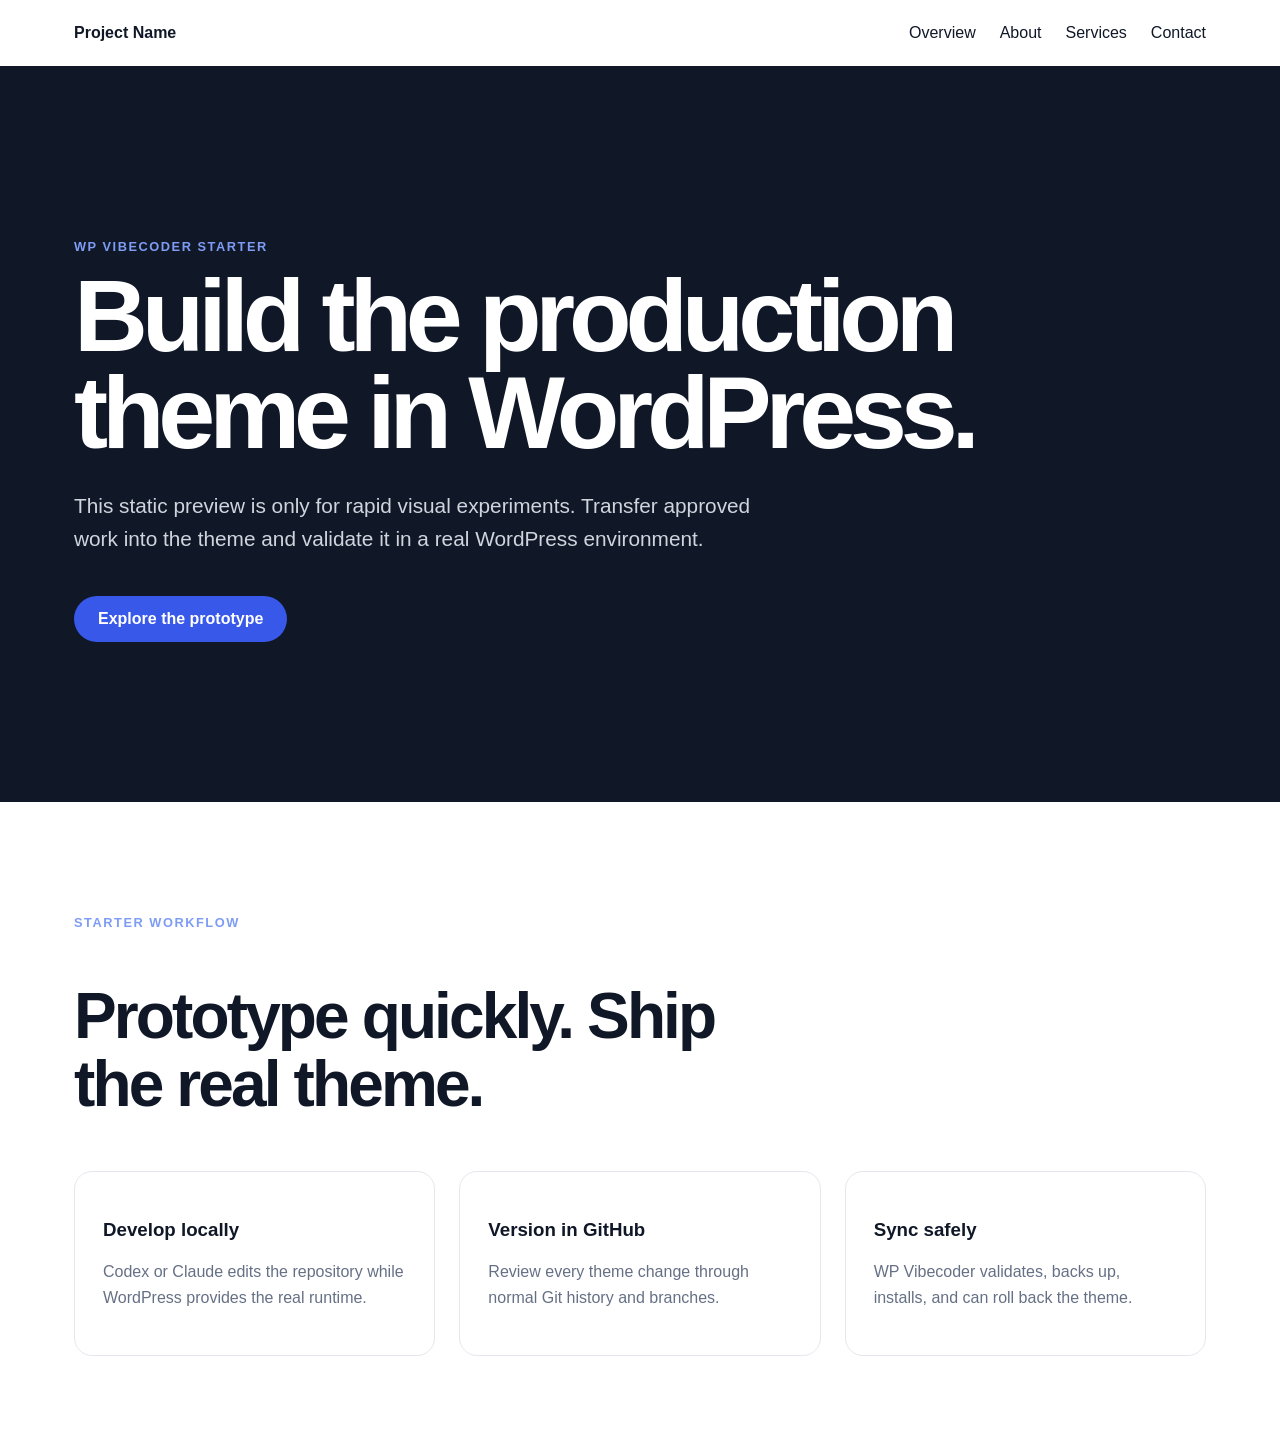
==== preview/index.html @ 8b36b1fb "Add files via upload" ====
<!doctype html>
<html lang="en">
<head>
	<meta charset="utf-8">
	<meta name="viewport" content="width=device-width, initial-scale=1">
	<title>WP Vibecoder Starter Preview</title>
	<link rel="stylesheet" href="assets/preview.css">
</head>
<body>
	<header class="preview-header">
		<a href="#">Project Name</a>
		<nav aria-label="Primary navigation">
			<a href="#">Overview</a>
			<a href="#">About</a>
			<a href="#">Services</a>
			<a href="#">Contact</a>
		</nav>
	</header>

	<main>
		<section class="preview-hero">
			<p class="eyebrow">WP Vibecoder Starter</p>
			<h1>Build the production theme in WordPress.</h1>
			<p>This static preview is only for rapid visual experiments. Transfer approved work into the theme and validate it in a real WordPress environment.</p>
			<a class="button" href="#content">Explore the prototype</a>
		</section>

		<section class="preview-content" id="content">
			<p class="eyebrow">Starter workflow</p>
			<h2>Prototype quickly. Ship the real theme.</h2>
			<div class="cards">
				<article>
					<h3>Develop locally</h3>
					<p>Codex or Claude edits the repository while WordPress provides the real runtime.</p>
				</article>
				<article>
					<h3>Version in GitHub</h3>
					<p>Review every theme change through normal Git history and branches.</p>
				</article>
				<article>
					<h3>Sync safely</h3>
					<p>WP Vibecoder validates, backs up, installs, and can roll back the theme.</p>
				</article>
			</div>
		</section>
	</main>

	<script src="assets/preview.js"></script>
</body>
</html>
---- preview/assets/preview.css ----
:root {
	--ink: #101828;
	--muted: #667085;
	--accent: #3858e9;
	--line: #e4e7ec;
}

* {
	box-sizing: border-box;
}

html {
	scroll-behavior: smooth;
}

body {
	color: var(--ink);
	font-family: -apple-system, BlinkMacSystemFont, "Segoe UI", sans-serif;
	margin: 0;
}

.preview-header {
	align-items: center;
	display: flex;
	justify-content: space-between;
	margin: auto;
	max-width: 1180px;
	padding: 24px;
}

.preview-header > a {
	color: var(--ink);
	font-weight: 800;
	text-decoration: none;
}

.preview-header nav {
	display: flex;
	gap: 24px;
}

.preview-header nav a {
	color: var(--ink);
	text-decoration: none;
}

.preview-hero {
	background: var(--ink);
	color: #fff;
	padding: clamp(72px, 13vw, 160px) max(24px, calc((100vw - 1132px) / 2));
}

.preview-hero h1 {
	font-size: clamp(3rem, 8vw, 6.5rem);
	letter-spacing: -0.06em;
	line-height: 0.95;
	margin: 12px 0 28px;
	max-width: 1000px;
}

.preview-hero > p:not(.eyebrow) {
	color: #d0d5dd;
	font-size: 1.3rem;
	line-height: 1.6;
	max-width: 700px;
}

.eyebrow {
	color: #7f9cf5;
	font-size: 0.8rem;
	font-weight: 800;
	letter-spacing: 0.12em;
	text-transform: uppercase;
}

.button {
	background: var(--accent);
	border-radius: 999px;
	color: #fff;
	display: inline-block;
	font-weight: 700;
	margin-top: 20px;
	padding: 14px 24px;
	text-decoration: none;
}

.preview-content {
	margin: auto;
	max-width: 1180px;
	padding: 100px 24px;
}

.preview-content h2 {
	font-size: clamp(2.25rem, 5vw, 4rem);
	letter-spacing: -0.045em;
	line-height: 1.05;
	max-width: 720px;
}

.cards {
	display: grid;
	gap: 24px;
	grid-template-columns: repeat(3, 1fr);
	margin-top: 52px;
}

.cards article {
	border: 1px solid var(--line);
	border-radius: 18px;
	padding: 28px;
}

.cards p {
	color: var(--muted);
	line-height: 1.6;
}

@media (max-width: 720px) {
	.preview-header {
		align-items: flex-start;
		flex-direction: column;
		gap: 18px;
	}

	.preview-header nav {
		flex-wrap: wrap;
	}

	.cards {
		grid-template-columns: 1fr;
	}
}
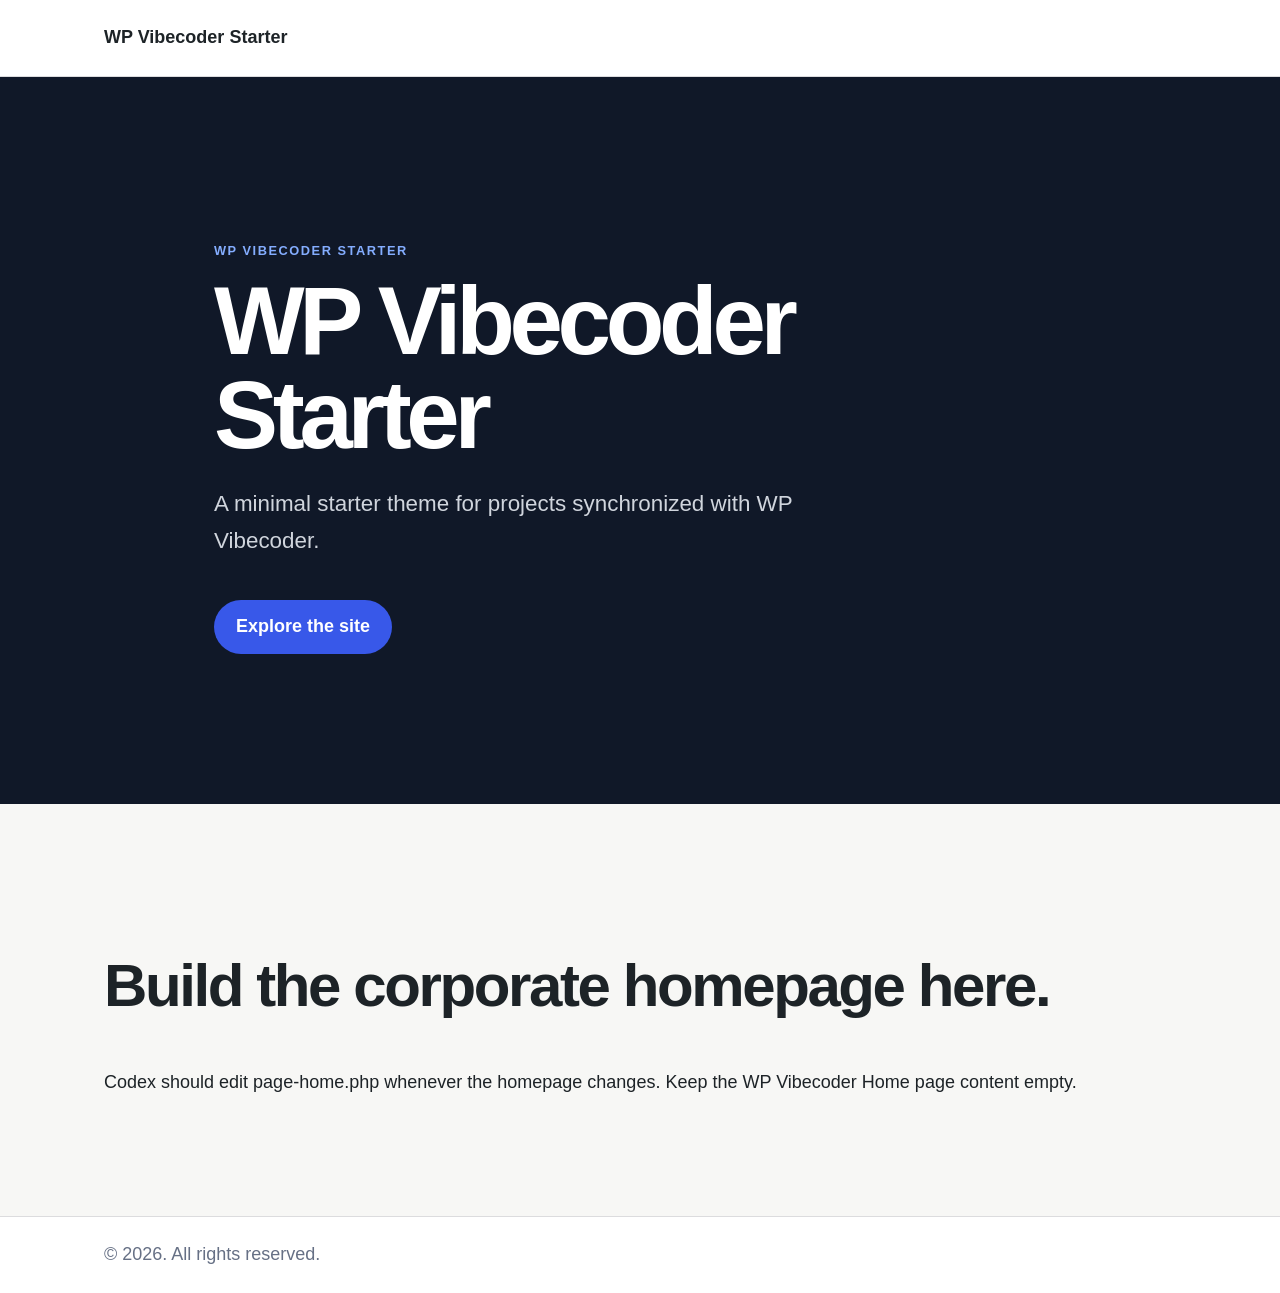
==== commit e6247a1c: "Refactor Homepage Managent Now home will create a separate page/slug." ====
--- a/preview/index.html
+++ b/preview/index.html
@@ -7,43 +7,33 @@
 	<link rel="stylesheet" href="assets/preview.css">
 </head>
 <body>
-	<header class="preview-header">
-		<a href="#">Project Name</a>
-		<nav aria-label="Primary navigation">
-			<a href="#">Overview</a>
-			<a href="#">About</a>
-			<a href="#">Services</a>
-			<a href="#">Contact</a>
-		</nav>
+	<header class="site-header">
+		<div class="site-container site-header__inner">
+			<a class="site-title" href="#">WP Vibecoder Starter</a>
+		</div>
 	</header>
 
-	<main>
-		<section class="preview-hero">
-			<p class="eyebrow">WP Vibecoder Starter</p>
-			<h1>Build the production theme in WordPress.</h1>
-			<p>This static preview is only for rapid visual experiments. Transfer approved work into the theme and validate it in a real WordPress environment.</p>
-			<a class="button" href="#content">Explore the prototype</a>
+	<main id="primary" class="site-main">
+		<section class="hero">
+			<div class="site-container hero__inner">
+				<p class="eyebrow">WP Vibecoder Starter</p>
+				<h1>WP Vibecoder Starter</h1>
+				<p>A minimal starter theme for projects synchronized with WP Vibecoder.</p>
+				<a class="button-link" href="#landing-content">Explore the site</a>
+			</div>
 		</section>
 
-		<section class="preview-content" id="content">
-			<p class="eyebrow">Starter workflow</p>
-			<h2>Prototype quickly. Ship the real theme.</h2>
-			<div class="cards">
-				<article>
-					<h3>Develop locally</h3>
-					<p>Codex or Claude edits the repository while WordPress provides the real runtime.</p>
-				</article>
-				<article>
-					<h3>Version in GitHub</h3>
-					<p>Review every theme change through normal Git history and branches.</p>
-				</article>
-				<article>
-					<h3>Sync safely</h3>
-					<p>WP Vibecoder validates, backs up, installs, and can roll back the theme.</p>
-				</article>
-			</div>
+		<section id="landing-content" class="site-container content-section">
+			<h2>Build the corporate homepage here.</h2>
+			<p>Codex should edit page-home.php whenever the homepage changes. Keep the WP Vibecoder Home page content empty.</p>
 		</section>
 	</main>
+
+	<footer class="site-footer">
+		<div class="site-container site-footer__inner">
+			<p>&copy; 2026. All rights reserved.</p>
+		</div>
+	</footer>
 
 	<script src="assets/preview.js"></script>
 </body>
--- a/preview/assets/preview.css
+++ b/preview/assets/preview.css
@@ -1,11 +1,16 @@
 :root {
-	--ink: #101828;
+	--background: #f7f7f5;
+	--surface: #ffffff;
+	--text: #1d2327;
 	--muted: #667085;
 	--accent: #3858e9;
-	--line: #e4e7ec;
+	--border: #dcdcde;
+	--content-width: 1120px;
 }
 
-* {
+*,
+*::before,
+*::after {
 	box-sizing: border-box;
 }
 
@@ -14,120 +19,101 @@
 }
 
 body {
-	color: var(--ink);
+	background: var(--background);
+	color: var(--text);
 	font-family: -apple-system, BlinkMacSystemFont, "Segoe UI", sans-serif;
+	font-size: 18px;
+	line-height: 1.65;
 	margin: 0;
 }
 
-.preview-header {
+a {
+	color: var(--accent);
+}
+
+.site-container {
+	margin-inline: auto;
+	max-width: var(--content-width);
+	padding-inline: 24px;
+	width: 100%;
+}
+
+.site-header,
+.site-footer {
+	background: var(--surface);
+}
+
+.site-header {
+	border-bottom: 1px solid var(--border);
+}
+
+.site-footer {
+	border-top: 1px solid var(--border);
+	color: var(--muted);
+}
+
+.site-header__inner,
+.site-footer__inner {
 	align-items: center;
 	display: flex;
 	justify-content: space-between;
-	margin: auto;
-	max-width: 1180px;
-	padding: 24px;
+	min-height: 76px;
 }
 
-.preview-header > a {
-	color: var(--ink);
-	font-weight: 800;
+.site-title {
+	color: var(--text);
+	font-weight: 700;
 	text-decoration: none;
 }
 
-.preview-header nav {
-	display: flex;
-	gap: 24px;
+.hero {
+	background: #101828;
+	color: #fff;
+	padding-block: clamp(72px, 12vw, 150px);
 }
 
-.preview-header nav a {
-	color: var(--ink);
-	text-decoration: none;
+.hero__inner {
+	max-width: 900px;
 }
 
-.preview-hero {
-	background: var(--ink);
-	color: #fff;
-	padding: clamp(72px, 13vw, 160px) max(24px, calc((100vw - 1132px) / 2));
+.hero h1 {
+	font-size: clamp(2.75rem, 8vw, 6rem);
+	letter-spacing: -0.055em;
+	line-height: 0.98;
+	margin: 0 0 24px;
 }
 
-.preview-hero h1 {
-	font-size: clamp(3rem, 8vw, 6.5rem);
-	letter-spacing: -0.06em;
-	line-height: 0.95;
-	margin: 12px 0 28px;
-	max-width: 1000px;
-}
-
-.preview-hero > p:not(.eyebrow) {
+.hero p:not(.eyebrow) {
 	color: #d0d5dd;
-	font-size: 1.3rem;
-	line-height: 1.6;
-	max-width: 700px;
+	font-size: clamp(1.15rem, 2vw, 1.4rem);
+	max-width: 680px;
 }
 
 .eyebrow {
-	color: #7f9cf5;
+	color: #84adff;
 	font-size: 0.8rem;
-	font-weight: 800;
+	font-weight: 700;
 	letter-spacing: 0.12em;
 	text-transform: uppercase;
 }
 
-.button {
+.button-link {
 	background: var(--accent);
 	border-radius: 999px;
 	color: #fff;
 	display: inline-block;
 	font-weight: 700;
-	margin-top: 20px;
-	padding: 14px 24px;
+	margin-top: 18px;
+	padding: 12px 22px;
 	text-decoration: none;
 }
 
-.preview-content {
-	margin: auto;
-	max-width: 1180px;
-	padding: 100px 24px;
+.content-section {
+	padding-block: clamp(48px, 8vw, 100px);
 }
 
-.preview-content h2 {
-	font-size: clamp(2.25rem, 5vw, 4rem);
-	letter-spacing: -0.045em;
-	line-height: 1.05;
-	max-width: 720px;
+.content-section h2 {
+	font-size: clamp(2rem, 5vw, 3.75rem);
+	letter-spacing: -0.04em;
+	line-height: 1.08;
 }
-
-.cards {
-	display: grid;
-	gap: 24px;
-	grid-template-columns: repeat(3, 1fr);
-	margin-top: 52px;
-}
-
-.cards article {
-	border: 1px solid var(--line);
-	border-radius: 18px;
-	padding: 28px;
-}
-
-.cards p {
-	color: var(--muted);
-	line-height: 1.6;
-}
-
-@media (max-width: 720px) {
-	.preview-header {
-		align-items: flex-start;
-		flex-direction: column;
-		gap: 18px;
-	}
-
-	.preview-header nav {
-		flex-wrap: wrap;
-	}
-
-	.cards {
-		grid-template-columns: 1fr;
-	}
-}
-
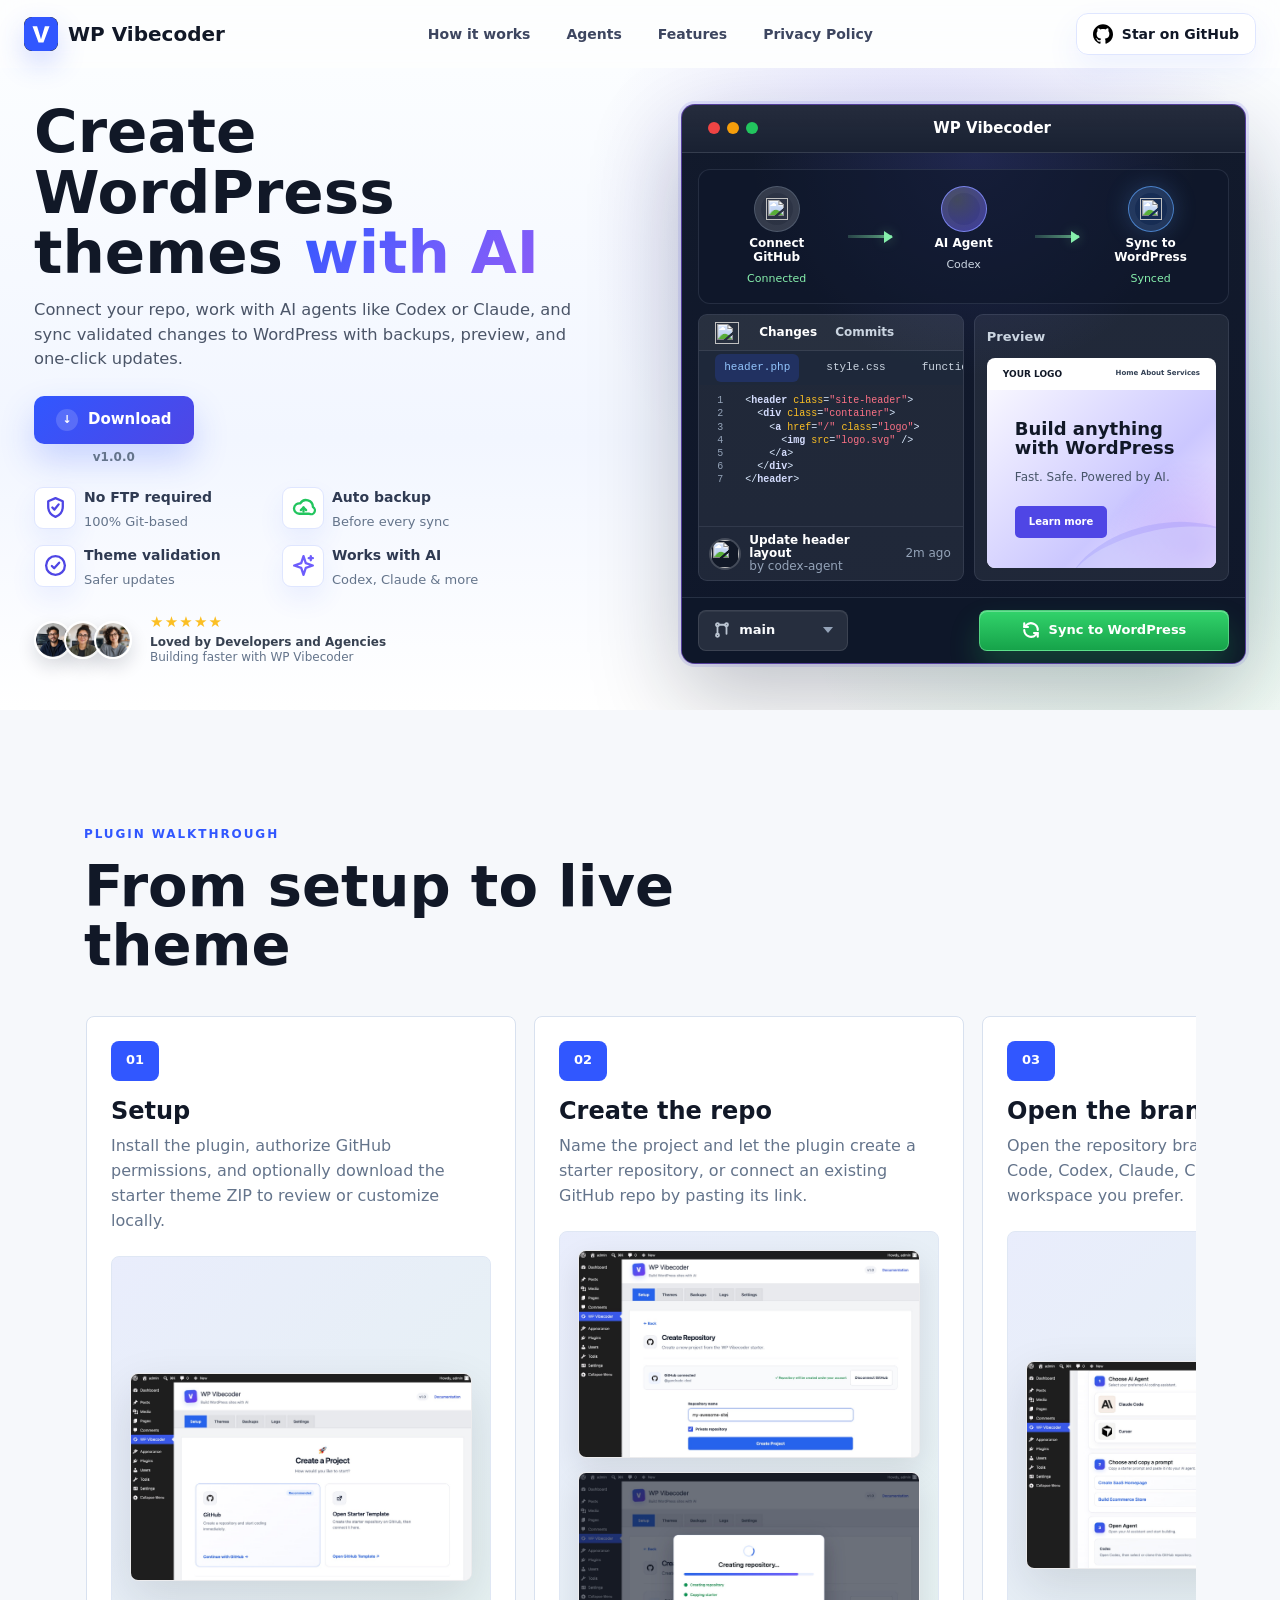
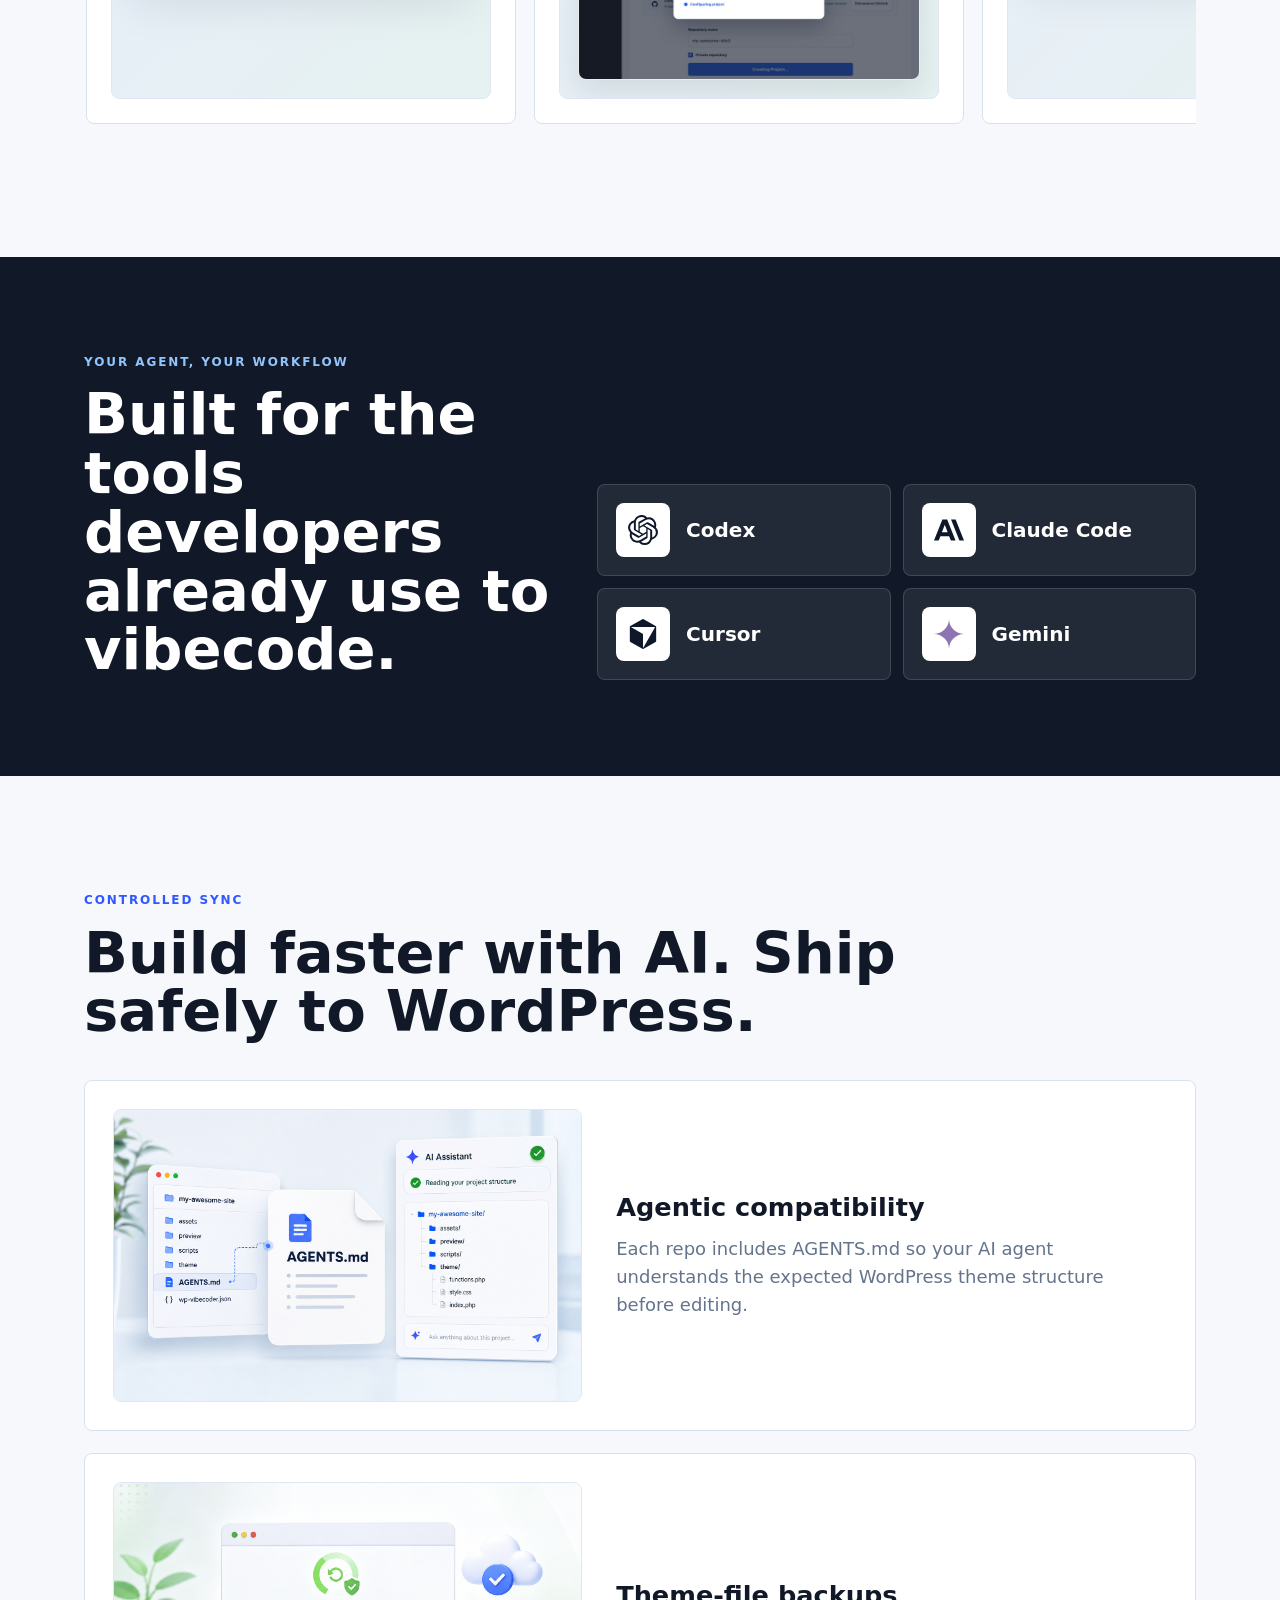
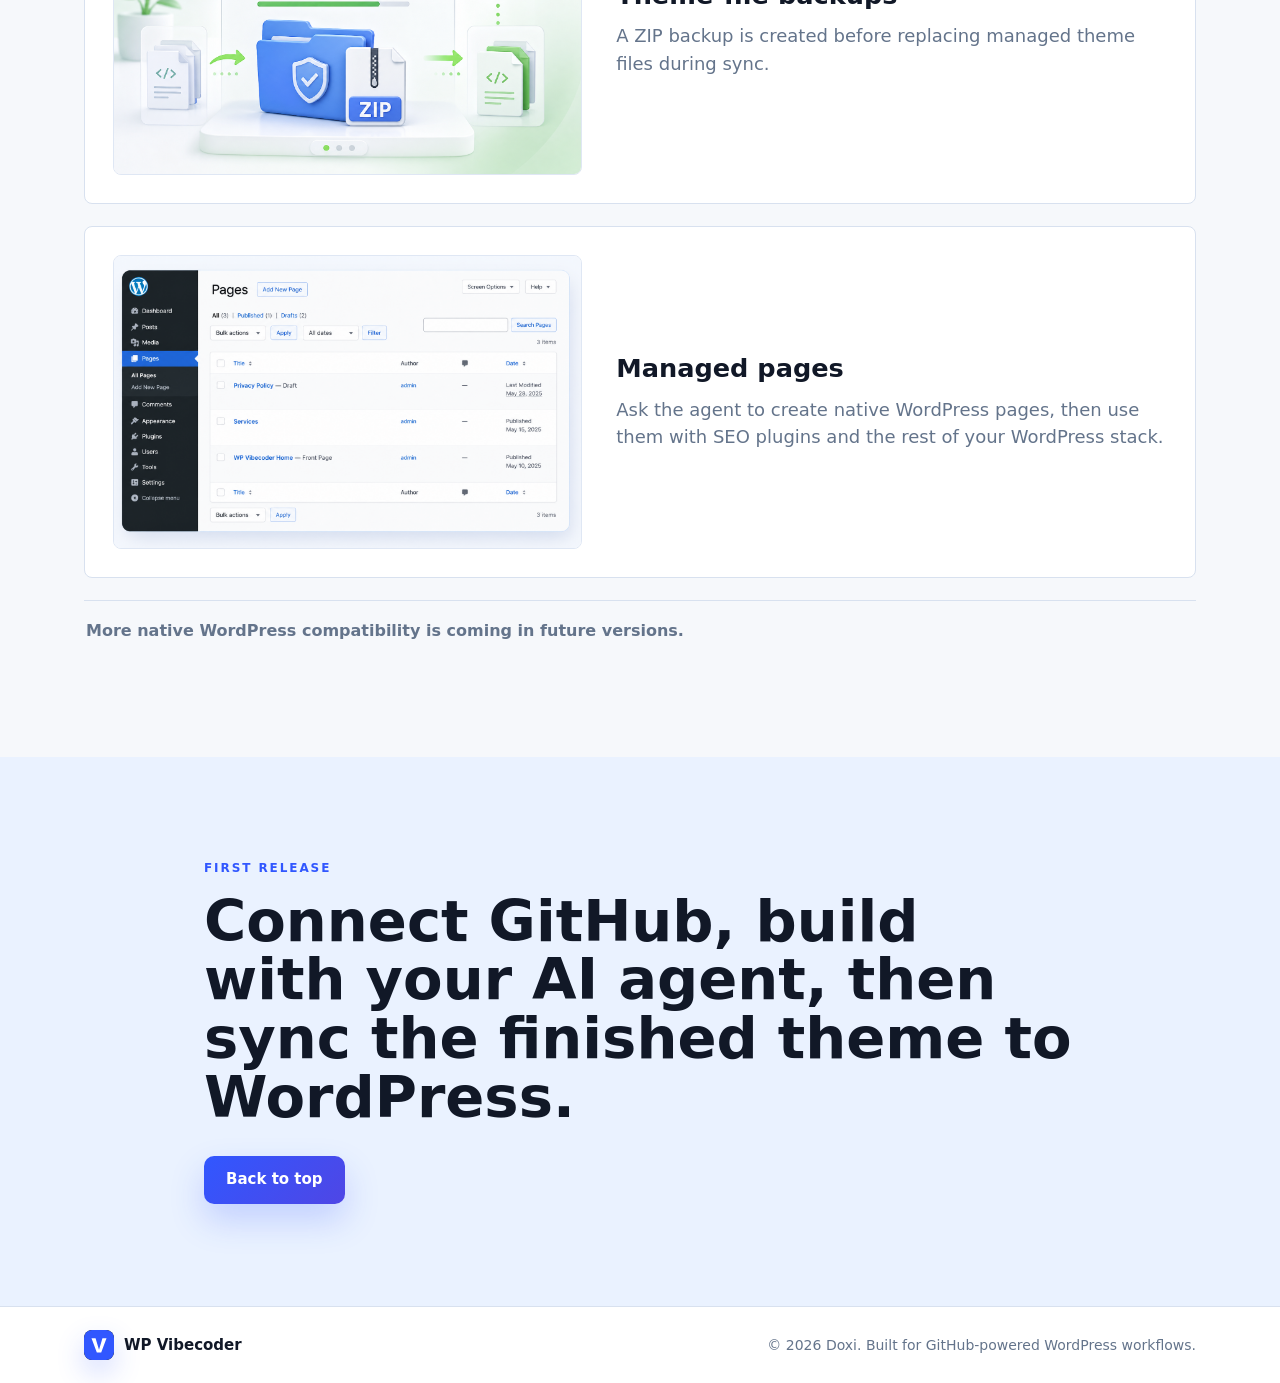
==== commit 02be6bdf: "Added Github CTA" ====
--- a/preview/index.html
+++ b/preview/index.html
@@ -3,38 +3,358 @@
 <head>
 	<meta charset="utf-8">
 	<meta name="viewport" content="width=device-width, initial-scale=1">
-	<title>WP Vibecoder Starter Preview</title>
+	<title>WP Vibecoder | Create WordPress Themes with AI</title>
+	<meta name="description" content="Create WordPress websites, themes, and templates with AI agents like Codex and Claude, then sync validated GitHub changes to WordPress.">
+	<meta name="keywords" content="create wordpress websites with AI, create wordpress themes with AI, create wordpress templates with AI, AI WordPress builder, WordPress AI theme generator, AI website builder for WordPress, vibecode WordPress, GitHub WordPress deployment, WordPress theme sync, WordPress templates with GitHub">
+	<meta name="robots" content="index, follow, max-image-preview:large">
+	<meta name="application-name" content="WP Vibecoder">
+	<meta name="apple-mobile-web-app-title" content="WP Vibecoder">
+	<meta name="theme-color" content="#3157ff">
+	<link rel="icon" href="../theme/assets/images/favicon.svg" type="image/svg+xml">
+	<link rel="icon" href="../theme/assets/images/favicon-32x32.png" sizes="32x32" type="image/png">
+	<link rel="apple-touch-icon" href="../theme/assets/images/apple-touch-icon.png" sizes="180x180">
+	<link rel="canonical" href="https://wpvibecoder.com/">
+	<meta property="og:locale" content="en_US">
+	<meta property="og:type" content="website">
+	<meta property="og:site_name" content="WP Vibecoder">
+	<meta property="og:title" content="WP Vibecoder | Create WordPress Themes with AI">
+	<meta property="og:description" content="Create WordPress websites, themes, and templates with AI agents like Codex and Claude, then sync validated GitHub changes to WordPress.">
+	<meta property="og:url" content="https://wpvibecoder.com/">
+	<meta property="og:image" content="https://wpvibecoder.com/theme/screenshot.png">
+	<meta property="og:image:width" content="1200">
+	<meta property="og:image:height" content="900">
+	<meta property="og:image:alt" content="WP Vibecoder product website preview.">
+	<meta name="twitter:card" content="summary_large_image">
+	<meta name="twitter:title" content="WP Vibecoder | Create WordPress Themes with AI">
+	<meta name="twitter:description" content="Create WordPress websites, themes, and templates with AI agents like Codex and Claude, then sync validated GitHub changes to WordPress.">
+	<meta name="twitter:image" content="https://wpvibecoder.com/theme/screenshot.png">
+	<meta name="twitter:image:alt" content="WP Vibecoder product website preview.">
+	<script type="application/ld+json">{"@context":"https://schema.org","@type":"SoftwareApplication","name":"WP Vibecoder","applicationCategory":"DeveloperApplication","operatingSystem":"WordPress","description":"Create WordPress websites, themes, and templates with AI agents like Codex and Claude, then sync validated GitHub changes to WordPress.","url":"https://wpvibecoder.com/","image":"https://wpvibecoder.com/theme/screenshot.png","creator":{"@type":"Organization","name":"Doxi Tech Agency","url":"https://www.doxi.la/en"},"offers":{"@type":"Offer","price":"0","priceCurrency":"USD"},"keywords":"create wordpress websites with AI, create wordpress themes with AI, create wordpress templates with AI, AI WordPress builder, WordPress AI theme generator, AI website builder for WordPress, vibecode WordPress, GitHub WordPress deployment, WordPress theme sync, WordPress templates with GitHub"}</script>
+	<!-- Google tag (gtag.js) -->
+	<script async src="https://www.googletagmanager.com/gtag/js?id=G-K1JDZ8TXS1"></script>
+	<script>
+		window.dataLayer = window.dataLayer || [];
+		function gtag(){dataLayer.push(arguments);}
+		gtag('js', new Date());
+
+		gtag('config', 'G-K1JDZ8TXS1');
+	</script>
+	<link rel="stylesheet" href="../theme/assets/vendor/glightbox/glightbox.min.css">
 	<link rel="stylesheet" href="assets/preview.css">
 </head>
 <body>
 	<header class="site-header">
 		<div class="site-container site-header__inner">
-			<a class="site-title" href="#">WP Vibecoder Starter</a>
+			<a class="site-brand" href="/" aria-label="WP Vibecoder home">
+				<img src="../theme/assets/images/vibecoder-mark.svg" alt="" width="34" height="34">
+				<span>WP Vibecoder</span>
+			</a>
+			<button class="menu-toggle" type="button" aria-controls="primary-menu" aria-expanded="false" aria-label="Open menu">
+				<span></span>
+				<span></span>
+				<span></span>
+			</button>
+			<nav id="primary-menu" class="site-nav" aria-label="Primary navigation">
+				<a href="#workflow">How it works</a>
+				<a href="#agents">Agents</a>
+				<a href="#safety">Features</a>
+				<a href="privacy-policy.html">Privacy Policy</a>
+			</nav>
+			<a class="site-github-link" href="https://github.com/GonzaloAndrade/wp-vibecoder-starter" target="_blank" rel="noopener noreferrer">
+				<img src="../theme/assets/images/agents/github.svg" alt="" width="20" height="20">
+				<span>Star on GitHub</span>
+			</a>
 		</div>
 	</header>
 
 	<main id="primary" class="site-main">
-		<section class="hero">
-			<div class="site-container hero__inner">
-				<p class="eyebrow">WP Vibecoder Starter</p>
-				<h1>WP Vibecoder Starter</h1>
-				<p>A minimal starter theme for projects synchronized with WP Vibecoder.</p>
-				<a class="button-link" href="#landing-content">Explore the site</a>
-			</div>
-		</section>
-
-		<section id="landing-content" class="site-container content-section">
-			<h2>Build the corporate homepage here.</h2>
-			<p>Codex should edit page-home.php whenever the homepage changes. Keep the WP Vibecoder Home page content empty.</p>
+		<section class="hero" id="top">
+			<div class="site-container hero__grid">
+				<div class="hero__copy">
+					<h1>Create WordPress themes <span>with AI</span></h1>
+					<p class="hero__lead">Connect your repo, work with AI agents like Codex or Claude, and sync validated changes to WordPress with backups, preview, and one-click updates.</p>
+					<div class="hero__actions" aria-label="Primary actions">
+						<div class="download-cta">
+							<a class="button-link button-link--primary" href="../../vibecoder-theme-sync-v1.0.zip" download><span aria-hidden="true">↓</span> Download</a>
+							<em>v1.0.0</em>
+						</div>
+					</div>
+					<ul class="hero__proof" aria-label="Product highlights">
+						<li><strong>No FTP required</strong><span>100% Git-based</span></li>
+						<li><strong>Auto backup</strong><span>Before every sync</span></li>
+						<li><strong>Theme validation</strong><span>Safer updates</span></li>
+						<li><strong>Works with AI</strong><span>Codex, Claude &amp; more</span></li>
+					</ul>
+					<div class="hero__social-proof" aria-label="Early access note">
+						<div class="avatar-stack">
+							<img src="assets/images/developer-1.png" alt="Developer using WP Vibecoder">
+							<img src="assets/images/developer-2.png" alt="Developer using WP Vibecoder">
+							<img src="assets/images/developer-3.png" alt="Developer using WP Vibecoder">
+						</div>
+						<p><em aria-hidden="true">★★★★★</em><strong>Loved by Developers and Agencies</strong><span>Building faster with WP Vibecoder</span></p>
+					</div>
+				</div>
+				<div class="product-visual" aria-label="WP Vibecoder workflow preview">
+					<div class="product-visual__bar">
+						<span></span>
+						<span></span>
+						<span></span>
+						<strong>WP Vibecoder</strong>
+					</div>
+					<div class="product-visual__body">
+						<div class="visual-pipeline" aria-hidden="true">
+							<div class="pipeline-step is-connected">
+								<span><img src="https://cdn.simpleicons.org/github/ffffff" alt=""></span>
+								<strong>Connect GitHub</strong>
+								<small>Connected</small>
+							</div>
+							<div class="pipeline-arrow"></div>
+							<div class="pipeline-step is-agent">
+								<span class="codex-logo" aria-hidden="true"></span>
+								<strong>AI Agent</strong>
+								<small>Codex</small>
+							</div>
+							<div class="pipeline-arrow"></div>
+							<div class="pipeline-step is-wp">
+								<span><img src="https://cdn.simpleicons.org/wordpress/ffffff" alt=""></span>
+								<strong>Sync to WordPress</strong>
+								<small>Synced</small>
+							</div>
+						</div>
+						<div class="visual-dashboard">
+							<div class="visual-code-card">
+								<div class="visual-card-tabs">
+									<span class="visual-vscode-badge"><img src="https://cdn.jsdelivr.net/gh/devicons/devicon/icons/vscode/vscode-original.svg" alt=""></span>
+									<span>Changes</span>
+									<span>Commits</span>
+								</div>
+								<div class="visual-file-tabs">
+									<span>header.php</span>
+									<span>style.css</span>
+									<span>functions.php</span>
+								</div>
+								<pre><code><span><em>1</em>  &lt;<b>header</b> <i>class</i>=<mark>"site-header"</mark>&gt;</span>
+<span><em>2</em>    &lt;<b>div</b> <i>class</i>=<mark>"container"</mark>&gt;</span>
+<span><em>3</em>      &lt;<b>a</b> <i>href</i>=<mark>"/"</mark> <i>class</i>=<mark>"logo"</mark>&gt;</span>
+<span><em>4</em>        &lt;<b>img</b> <i>src</i>=<mark>"logo.svg"</mark> /&gt;</span>
+<span><em>5</em>      &lt;/<b>a</b>&gt;</span>
+<span><em>6</em>    &lt;/<b>div</b>&gt;</span>
+<span><em>7</em>  &lt;/<b>header</b>&gt;</span></code></pre>
+								<div class="visual-commit-row">
+									<img class="visual-avatar" src="https://images.unsplash.com/photo-1472099645785-5658abf4ff4e?auto=format&amp;fit=crop&amp;w=80&amp;h=80&amp;q=80" alt="">
+									<div>
+										<strong>Update header layout</strong>
+										<small>by codex-agent</small>
+									</div>
+									<em>2m ago</em>
+								</div>
+							</div>
+							<div class="visual-preview-card">
+								<strong>Preview</strong>
+								<div class="mini-browser">
+									<div class="mini-browser__nav">
+										<span>Your logo</span>
+										<em>Home About Services</em>
+									</div>
+									<div class="mini-browser__hero">
+										<h3>Build anything with WordPress</h3>
+										<p>Fast. Safe. Powered by AI.</p>
+										<span>Learn more</span>
+									</div>
+								</div>
+							</div>
+						</div>
+					</div>
+					<div class="product-visual__footer">
+						<span class="branch-pill">main</span>
+						<span class="sync-pill">Sync to WordPress</span>
+					</div>
+				</div>
+			</div>
+		</section>
+
+		<section id="workflow" class="site-container section-block">
+			<div class="section-heading">
+				<p class="eyebrow">Plugin walkthrough</p>
+				<h2>From setup to live theme</h2>
+			</div>
+			<div class="workflow-tour">
+				<article class="workflow-step workflow-step--wide">
+					<div class="workflow-step__copy">
+						<span>01</span>
+						<h3>Setup</h3>
+						<p>Install the plugin, authorize GitHub permissions, and optionally download the starter theme ZIP to review or customize locally.</p>
+					</div>
+					<div class="workflow-shot workflow-shot--setup">
+						<a class="workflow-lightbox" href="../theme/assets/images/workflow/01-setup.jpg" data-gallery="wpv-workflow">
+							<img src="../theme/assets/images/workflow/01-setup.jpg" alt="WP Vibecoder setup screen with GitHub and starter template options." loading="lazy" decoding="async">
+						</a>
+					</div>
+				</article>
+				<article class="workflow-step">
+					<div class="workflow-step__copy">
+						<span>02</span>
+						<h3>Create the repo</h3>
+						<p>Name the project and let the plugin create a starter repository, or connect an existing GitHub repo by pasting its link.</p>
+					</div>
+					<div class="workflow-shot workflow-shot--repo workflow-shot--pair">
+						<a class="workflow-lightbox" href="../theme/assets/images/workflow/02-create-repo.jpg" data-gallery="wpv-workflow">
+							<img src="../theme/assets/images/workflow/02-create-repo.jpg" alt="Repository creation form with GitHub connected." loading="lazy" decoding="async">
+						</a>
+						<a class="workflow-lightbox" href="../theme/assets/images/workflow/02-repo-progress.jpg" data-gallery="wpv-workflow">
+							<img src="../theme/assets/images/workflow/02-repo-progress.jpg" alt="Repository creation progress dialog." loading="lazy" decoding="async">
+						</a>
+					</div>
+				</article>
+				<article class="workflow-step">
+					<div class="workflow-step__copy">
+						<span>03</span>
+						<h3>Open the branch</h3>
+						<p>Open the repository branch in Visual Studio Code, Codex, Claude, Cursor, or the AI workspace you prefer.</p>
+					</div>
+					<div class="workflow-shot workflow-shot--agent">
+						<a class="workflow-lightbox" href="../theme/assets/images/workflow/03-open-agent.jpg" data-gallery="wpv-workflow">
+							<img src="../theme/assets/images/workflow/03-open-agent.jpg" alt="AI agent selection and launch options inside WP Vibecoder." loading="lazy" decoding="async">
+						</a>
+					</div>
+				</article>
+				<article class="workflow-step workflow-step--wide">
+					<div class="workflow-step__copy">
+						<span>04</span>
+						<h3>Vibecode in your editor</h3>
+						<p>The agent reads the project structure, edits the theme and preview, and can run the bundled scripts to generate the final screenshot.</p>
+					</div>
+					<div class="workflow-shot workflow-shot--editor">
+						<a class="workflow-lightbox" href="../theme/assets/images/workflow/04-vibecode-editor.jpg" data-gallery="wpv-workflow">
+							<img src="../theme/assets/images/workflow/04-vibecode-editor.jpg" alt="Visual Studio Code workspace with Codex editing a WP Vibecoder project." loading="lazy" decoding="async">
+						</a>
+					</div>
+				</article>
+				<article class="workflow-step">
+					<div class="workflow-step__copy">
+						<span>05</span>
+						<h3>Sync the commit</h3>
+						<p>After the commit is pushed, WP Vibecoder detects the update automatically. Press Sync to import the latest theme.</p>
+					</div>
+					<div class="workflow-shot workflow-shot--sync">
+						<a class="workflow-lightbox" href="../theme/assets/images/workflow/05-sync-main.jpg" data-gallery="wpv-workflow">
+							<img src="../theme/assets/images/workflow/05-sync-main.jpg" alt="WP Vibecoder sync panel showing a new commit detected." loading="lazy" decoding="async">
+						</a>
+					</div>
+				</article>
+				<article class="workflow-step">
+					<div class="workflow-step__copy">
+						<span>06</span>
+						<h3>Activate the theme</h3>
+						<p>Activate the imported WordPress theme once validation, backup, and installation have completed.</p>
+					</div>
+					<div class="workflow-shot workflow-shot--activate">
+						<a class="workflow-lightbox" href="../theme/assets/images/workflow/06-setup-complete.jpg" data-gallery="wpv-workflow">
+							<img src="../theme/assets/images/workflow/06-setup-complete.jpg" alt="WP Vibecoder setup complete screen with the imported theme applied." loading="lazy" decoding="async">
+						</a>
+					</div>
+				</article>
+				<article class="workflow-step workflow-step--wide workflow-step--live">
+					<div class="workflow-step__copy">
+						<span>07</span>
+						<h3>Live theme</h3>
+						<p>The synced theme is live in WordPress, with the new homepage and managed pages.</p>
+					</div>
+					<div class="workflow-shot workflow-shot--live">
+						<a class="workflow-lightbox" href="../theme/assets/images/workflow/07-live-theme.jpg" data-gallery="wpv-workflow">
+							<img src="../theme/assets/images/workflow/07-live-theme.jpg" alt="Live WordPress theme after WP Vibecoder sync." loading="lazy" decoding="async">
+						</a>
+					</div>
+				</article>
+			</div>
+		</section>
+
+		<section id="agents" class="agent-band">
+			<div class="site-container agent-band__inner">
+				<div class="section-heading section-heading--compact">
+					<p class="eyebrow">Your agent, your workflow</p>
+					<h2>Built for the tools developers already use to vibecode.</h2>
+				</div>
+				<div class="agent-grid" aria-label="Compatible coding agents">
+					<span class="agent-card">
+						<span class="agent-card__mark"><img src="../theme/assets/images/agents/openai.svg" alt="" loading="lazy" decoding="async"></span>
+						<strong>Codex</strong>
+					</span>
+					<span class="agent-card">
+						<span class="agent-card__mark"><img src="../theme/assets/images/agents/anthropic.svg" alt="" loading="lazy" decoding="async"></span>
+						<strong>Claude Code</strong>
+					</span>
+					<span class="agent-card">
+						<span class="agent-card__mark"><img src="../theme/assets/images/agents/cursor.svg" alt="" loading="lazy" decoding="async"></span>
+						<strong>Cursor</strong>
+					</span>
+					<span class="agent-card">
+						<span class="agent-card__mark"><img src="../theme/assets/images/agents/gemini.svg" alt="" loading="lazy" decoding="async"></span>
+						<strong>Gemini</strong>
+					</span>
+				</div>
+			</div>
+		</section>
+
+		<section id="safety" class="site-container section-block section-block--split">
+			<div class="section-heading">
+				<p class="eyebrow">Controlled sync</p>
+				<h2>Build faster with AI. Ship safely to WordPress.</h2>
+			</div>
+			<div class="feature-list">
+				<div class="feature-card">
+					<div class="feature-card__visual">
+						<img src="../theme/assets/images/features/agentic.png" alt="AI agent reading AGENTS.md and the expected project structure." loading="lazy" decoding="async">
+					</div>
+					<div class="feature-card__copy">
+						<strong>Agentic compatibility</strong>
+						<p>Each repo includes AGENTS.md so your AI agent understands the expected WordPress theme structure before editing.</p>
+					</div>
+				</div>
+				<div class="feature-card">
+					<div class="feature-card__visual">
+						<img src="../theme/assets/images/features/backups.png" alt="ZIP backup archive created before syncing files." loading="lazy" decoding="async">
+					</div>
+					<div class="feature-card__copy">
+						<strong>Theme-file backups</strong>
+						<p>A ZIP backup is created before replacing managed theme files during sync.</p>
+					</div>
+				</div>
+				<div class="feature-card">
+					<div class="feature-card__visual">
+						<img src="../theme/assets/images/features/pages.png" alt="WordPress Pages admin list with native pages created by the agent." loading="lazy" decoding="async">
+					</div>
+					<div class="feature-card__copy">
+						<strong>Managed pages</strong>
+						<p>Ask the agent to create native WordPress pages, then use them with SEO plugins and the rest of your WordPress stack.</p>
+					</div>
+				</div>
+				<p class="feature-list__note">More native WordPress compatibility is coming in future versions.</p>
+			</div>
+		</section>
+
+		<section class="cta-band">
+			<div class="site-container cta-band__inner">
+				<p class="eyebrow">First release</p>
+				<h2>Connect GitHub, build with your AI agent, then sync the finished theme to WordPress.</h2>
+				<a class="button-link button-link--primary" href="#top">Back to top</a>
+			</div>
 		</section>
 	</main>
 
 	<footer class="site-footer">
 		<div class="site-container site-footer__inner">
-			<p>&copy; 2026. All rights reserved.</p>
+			<a class="site-brand site-brand--footer" href="/" aria-label="WP Vibecoder home">
+				<img src="../theme/assets/images/vibecoder-mark.svg" alt="" width="30" height="30">
+				<span>WP Vibecoder</span>
+			</a>
+			<div class="site-footer__meta">
+				<p>&copy; 2026 Doxi. Built for GitHub-powered WordPress workflows.</p>
+			</div>
 		</div>
 	</footer>
 
+	<script src="../theme/assets/vendor/glightbox/glightbox.min.js"></script>
 	<script src="assets/preview.js"></script>
 </body>
 </html>
--- a/preview/assets/preview.css
+++ b/preview/assets/preview.css
@@ -1,11 +1,33 @@
+/*
+Theme Name: WP Vibecoder
+Theme URI: https://wpvibecoder.com/
+Author: Doxi
+Author URI: https://wpvibecoder.com/
+Description: Product website for WP Vibecoder, a GitHub-powered workflow for Vibecoder-ready WordPress themes.
+Version: 1.0
+Requires at least: 6.0
+Requires PHP: 7.4
+Text Domain: wp-vibecoder-starter
+License: GNU General Public License v2 or later
+License URI: https://www.gnu.org/licenses/gpl-2.0.html
+*/
+
 :root {
-	--background: #f7f7f5;
+	--background: #f6f8fb;
 	--surface: #ffffff;
-	--text: #1d2327;
-	--muted: #667085;
-	--accent: #3858e9;
-	--border: #dcdcde;
-	--content-width: 1120px;
+	--surface-soft: #eef6ff;
+	--ink: #111827;
+	--muted: #64748b;
+	--muted-strong: #475569;
+	--blue: #3157ff;
+	--blue-dark: #1236b8;
+	--green: #059669;
+	--green-soft: #e8fff4;
+	--amber: #f59e0b;
+	--amber-soft: #fff7db;
+	--line: #d8e1ef;
+	--shadow: 0 24px 80px rgba(15, 23, 42, .12);
+	--content-width: 1160px;
 }
 
 *,
@@ -20,15 +42,22 @@
 
 body {
 	background: var(--background);
-	color: var(--text);
-	font-family: -apple-system, BlinkMacSystemFont, "Segoe UI", sans-serif;
+	color: var(--ink);
+	font-family: Inter, ui-sans-serif, system-ui, -apple-system, BlinkMacSystemFont, "Segoe UI", sans-serif;
 	font-size: 18px;
-	line-height: 1.65;
+	line-height: 1.6;
 	margin: 0;
+	overflow-x: hidden;
+}
+
+img {
+	display: block;
+	height: auto;
+	max-width: 100%;
 }
 
 a {
-	color: var(--accent);
+	color: var(--blue);
 }
 
 .site-container {
@@ -38,82 +67,4803 @@
 	width: 100%;
 }
 
-.site-header,
-.site-footer {
-	background: var(--surface);
-}
-
 .site-header {
-	border-bottom: 1px solid var(--border);
-}
-
-.site-footer {
-	border-top: 1px solid var(--border);
-	color: var(--muted);
+	background: rgba(255, 255, 255, .92);
+	border-bottom: 1px solid var(--line);
+	position: sticky;
+	top: 0;
+	z-index: 20;
 }
 
 .site-header__inner,
 .site-footer__inner {
 	align-items: center;
 	display: flex;
+	gap: 24px;
 	justify-content: space-between;
 	min-height: 76px;
 }
 
-.site-title {
-	color: var(--text);
-	font-weight: 700;
+.site-brand {
+	align-items: center;
+	color: var(--ink);
+	display: inline-flex;
+	font-size: 17px;
+	font-weight: 800;
+	gap: 10px;
 	text-decoration: none;
+	white-space: nowrap;
+}
+
+.site-brand img {
+	border-radius: 10px;
+	box-shadow: 0 10px 22px rgba(49, 87, 255, .18);
+}
+
+.site-nav {
+	align-items: center;
+	display: flex;
+	flex-wrap: wrap;
+	gap: 8px;
+	justify-content: flex-end;
+}
+
+.site-nav a {
+	border-radius: 999px;
+	color: var(--muted-strong);
+	font-size: 14px;
+	font-weight: 750;
+	padding: 8px 12px;
+	text-decoration: none;
+}
+
+.site-nav a:hover,
+.site-nav a:focus {
+	background: var(--surface-soft);
+	color: var(--blue-dark);
+}
+
+.site-github-link {
+	align-items: center;
+	background: rgba(255, 255, 255, .9);
+	border: 1px solid #dfe6ff;
+	border-radius: 12px;
+	box-shadow: 0 14px 32px rgba(49, 87, 255, .08);
+	color: #111827;
+	display: inline-flex;
+	font-size: 14px;
+	font-weight: 850;
+	gap: 9px;
+	justify-content: center;
+	line-height: 1;
+	min-height: 42px;
+	padding: 0 16px;
+	text-decoration: none;
+	white-space: nowrap;
+}
+
+.site-github-link:hover,
+.site-github-link:focus {
+	border-color: #c7d2fe;
+	box-shadow: 0 18px 36px rgba(49, 87, 255, .12);
+	color: #0f172a;
+}
+
+.site-github-link img {
+	filter: invert(1);
+	height: 20px;
+	width: 20px;
 }
 
 .hero {
+	background:
+		linear-gradient(180deg, #f8fbff 0%, #eff6ff 55%, #f6f8fb 100%);
+	overflow: hidden;
+	padding-block: clamp(58px, 8vw, 104px) clamp(54px, 8vw, 96px);
+}
+
+.hero__grid {
+	align-items: center;
+	display: grid;
+	gap: clamp(36px, 6vw, 76px);
+	grid-template-columns: minmax(0, 1fr) minmax(340px, .86fr);
+}
+
+.hero__grid > * {
+	min-width: 0;
+}
+
+.hero__copy {
+	max-width: 660px;
+}
+
+.eyebrow {
+	color: var(--blue);
+	font-size: 12px;
+	font-weight: 850;
+	letter-spacing: .16em;
+	margin: 0 0 14px;
+	text-transform: uppercase;
+}
+
+.hero h1 {
+	color: var(--ink);
+	font-size: 7rem;
+	letter-spacing: 0;
+	line-height: .9;
+	margin: 0 0 24px;
+}
+
+.hero__lead {
+	color: var(--muted-strong);
+	font-size: 1.28rem;
+	line-height: 1.55;
+	margin: 0;
+	max-width: 620px;
+}
+
+.hero__actions {
+	display: flex;
+	flex-wrap: wrap;
+	gap: 12px;
+	margin-top: 30px;
+}
+
+.button-link {
+	align-items: center;
+	border-radius: 999px;
+	display: inline-flex;
+	font-size: 15px;
+	font-weight: 800;
+	justify-content: center;
+	line-height: 1;
+	min-height: 48px;
+	padding: 0 20px;
+	text-decoration: none;
+	transition: border-color .18s ease, box-shadow .18s ease, transform .18s ease;
+}
+
+.button-link:hover,
+.button-link:focus {
+	transform: translateY(-1px);
+}
+
+.button-link--primary {
+	background: var(--blue);
+	box-shadow: 0 16px 34px rgba(49, 87, 255, .22);
+	color: #fff;
+}
+
+.button-link--secondary {
+	background: #fff;
+	border: 1px solid var(--line);
+	color: var(--ink);
+}
+
+.hero__proof {
+	color: var(--muted-strong);
+	display: flex;
+	flex-wrap: wrap;
+	gap: 10px;
+	list-style: none;
+	margin: 26px 0 0;
+	padding: 0;
+}
+
+.hero__proof li {
+	align-items: center;
+	background: rgba(255, 255, 255, .75);
+	border: 1px solid var(--line);
+	border-radius: 999px;
+	display: inline-flex;
+	font-size: 13px;
+	font-weight: 750;
+	min-height: 34px;
+	padding: 0 12px;
+}
+
+.hero__proof li::before {
+	background: var(--green);
+	border-radius: 50%;
+	content: "";
+	height: 7px;
+	margin-right: 8px;
+	width: 7px;
+}
+
+.product-visual {
+	background: #0f172a;
+	border: 1px solid rgba(255, 255, 255, .14);
+	border-radius: 8px;
+	box-shadow: var(--shadow);
+	color: #fff;
+	min-height: 520px;
+	min-width: 0;
+	overflow: hidden;
+	position: relative;
+	width: 100%;
+}
+
+.product-visual__bar {
+	align-items: center;
+	background: #fff;
+	color: var(--ink);
+	display: flex;
+	gap: 7px;
+	min-height: 54px;
+	padding-inline: 18px;
+}
+
+.product-visual__bar span {
+	background: #cbd5e1;
+	border-radius: 50%;
+	height: 10px;
+	width: 10px;
+}
+
+.product-visual__bar span:first-child {
+	background: #ef4444;
+}
+
+.product-visual__bar span:nth-child(2) {
+	background: #f59e0b;
+}
+
+.product-visual__bar span:nth-child(3) {
+	background: #22c55e;
+}
+
+.product-visual__bar strong {
+	font-size: 13px;
+	margin-left: auto;
+	min-width: 0;
+	overflow: hidden;
+	text-overflow: ellipsis;
+	white-space: nowrap;
+}
+
+.product-visual__body {
+	min-height: 330px;
+	padding: clamp(24px, 5vw, 42px);
+	position: relative;
+}
+
+.visual-flow {
+	animation: heroFlow 12s infinite;
+	display: grid;
+	gap: 16px;
+	inset: clamp(24px, 5vw, 42px);
+	opacity: 0;
+	position: absolute;
+	transform: translateY(10px) scale(.98);
+}
+
+.visual-flow--github {
+	animation-delay: 0s;
+}
+
+.visual-flow--agent {
+	animation-delay: -8s;
+}
+
+.visual-flow--sync {
+	animation-delay: -4s;
+}
+
+.visual-flow__header {
+	align-items: center;
+	background: rgba(49, 87, 255, .22);
+	border: 1px solid rgba(131, 160, 255, .6);
+	border-radius: 8px;
+	display: grid;
+	gap: 14px;
+	grid-template-columns: auto minmax(0, 1fr);
+	padding: 18px;
+}
+
+.visual-flow__header div {
+	min-width: 0;
+}
+
+.visual-flow--sync .visual-flow__header {
+	background: rgba(5, 150, 105, .2);
+	border-color: rgba(110, 231, 183, .58);
+}
+
+.visual-flow__header > span {
+	align-items: center;
+	background: #fff;
+	border-radius: 50%;
+	color: var(--ink);
+	display: inline-flex;
+	font-size: 13px;
+	font-weight: 900;
+	height: 38px;
+	justify-content: center;
+	width: 38px;
+}
+
+.visual-flow__header strong {
+	display: block;
+	font-size: 1.25rem;
+	line-height: 1.1;
+}
+
+.visual-flow__header small {
+	color: #cbd5e1;
+	display: block;
+	font-size: 14px;
+	margin-top: 5px;
+	overflow-wrap: anywhere;
+}
+
+.visual-repo-card,
+.visual-progress,
+.visual-sync-list,
+.visual-code-window {
+	background: rgba(255, 255, 255, .08);
+	border: 1px solid rgba(255, 255, 255, .12);
+	border-radius: 8px;
+}
+
+.visual-repo-card {
+	align-items: center;
+	display: grid;
+	gap: 12px;
+	grid-template-columns: minmax(0, 1fr) auto;
+	padding: 18px;
+}
+
+.visual-repo-card span {
+	font-weight: 850;
+	min-width: 0;
+	overflow: hidden;
+	text-overflow: ellipsis;
+	white-space: nowrap;
+}
+
+.visual-repo-card em {
+	background: rgba(255, 255, 255, .14);
+	border-radius: 999px;
+	color: #dbeafe;
+	font-style: normal;
+	font-weight: 850;
+	padding: 7px 12px;
+}
+
+.visual-progress {
+	align-items: center;
+	display: grid;
+	gap: 12px;
+	grid-template-columns: auto minmax(0, 1fr);
+	padding: 18px;
+}
+
+.visual-progress span {
+	background: var(--green);
+	border-radius: 50%;
+	box-shadow: 0 0 0 8px rgba(16, 185, 129, .16);
+	height: 12px;
+	width: 12px;
+}
+
+.visual-progress strong {
+	color: #a7f3d0;
+}
+
+.visual-code-window {
+	display: grid;
+	grid-template-columns: minmax(0, 1.15fr) minmax(160px, .85fr);
+	min-height: 248px;
+	overflow: hidden;
+}
+
+.visual-code-main {
+	background: #0b1220;
+	display: grid;
+	grid-template-rows: auto minmax(0, 1fr);
+	min-width: 0;
+}
+
+.visual-code-tabs {
+	background: #111827;
+	border-bottom: 1px solid rgba(148, 163, 184, .18);
+	display: flex;
+	min-width: 0;
+}
+
+.visual-code-tabs span {
+	background: rgba(255, 255, 255, .07);
+	border-right: 1px solid rgba(148, 163, 184, .16);
+	color: #dbeafe;
+	font-family: ui-monospace, SFMono-Regular, Menlo, Consolas, monospace;
+	font-size: .72rem;
+	font-weight: 800;
+	min-width: 0;
+	overflow: hidden;
+	padding: 11px 12px;
+	text-overflow: ellipsis;
+	white-space: nowrap;
+}
+
+.visual-code-main code {
+	color: #bfdbfe;
+	display: grid;
+	font-family: ui-monospace, SFMono-Regular, Menlo, Consolas, monospace;
+	font-size: .78rem;
+	gap: 9px;
+	line-height: 1.6;
+	padding: 22px 18px;
+	white-space: normal;
+}
+
+.visual-code-main code span {
+	background: rgba(255, 255, 255, .06);
+	border-radius: 6px;
+	overflow-wrap: anywhere;
+	padding: 8px;
+}
+
+.visual-codex-panel {
+	border-left: 1px solid rgba(148, 163, 184, .18);
+	display: grid;
+	gap: 12px;
+	grid-auto-rows: max-content;
+	padding: 18px;
+}
+
+.visual-codex-panel strong {
+	font-size: .95rem;
+}
+
+.visual-codex-panel p {
+	background: rgba(49, 87, 255, .18);
+	border-radius: 8px;
+	color: #dbeafe;
+	font-size: .82rem;
+	line-height: 1.45;
+	margin: 0;
+	padding: 12px;
+}
+
+.visual-codex-panel em {
+	background: rgba(5, 150, 105, .18);
+	border: 1px solid rgba(110, 231, 183, .36);
+	border-radius: 8px;
+	color: #a7f3d0;
+	font-size: .82rem;
+	font-style: normal;
+	font-weight: 850;
+	padding: 12px;
+}
+
+.visual-sync-list {
+	display: grid;
+	gap: 10px;
+	padding: 18px;
+}
+
+.visual-sync-list span {
+	align-items: center;
+	display: grid;
+	font-weight: 850;
+	gap: 10px;
+	grid-template-columns: auto minmax(0, 1fr);
+}
+
+.visual-sync-list span::before {
+	background: var(--green);
+	border-radius: 50%;
+	content: "";
+	height: 10px;
+	width: 10px;
+}
+
+.visual-sync-list span:nth-child(2)::before {
+	animation-delay: .2s;
+}
+
+.visual-sync-list span:nth-child(3)::before {
+	animation-delay: .4s;
+}
+
+.product-visual__footer {
+	background: rgba(255, 255, 255, .06);
+	border-top: 1px solid rgba(255, 255, 255, .12);
+	bottom: 0;
+	display: grid;
+	gap: 10px;
+	grid-template-columns: repeat(3, minmax(0, 1fr));
+	left: 0;
+	padding: 18px;
+	position: absolute;
+	right: 0;
+}
+
+.product-visual__footer span {
+	background: rgba(255, 255, 255, .1);
+	border: 1px solid rgba(255, 255, 255, .1);
+	border-radius: 999px;
+	font-size: 12px;
+	font-weight: 800;
+	overflow: hidden;
+	padding: 8px 10px;
+	text-align: center;
+	text-overflow: ellipsis;
+	white-space: nowrap;
+}
+
+.product-visual__footer span:nth-child(2) {
+	background: var(--amber-soft);
+	color: #92400e;
+}
+
+.product-visual__footer span:nth-child(3) {
+	background: var(--green);
+	color: #fff;
+}
+
+@keyframes heroFlow {
+	0%,
+	28% {
+		opacity: 1;
+		transform: translateY(0) scale(1);
+	}
+
+	34%,
+	100% {
+		opacity: 0;
+		transform: translateY(-10px) scale(.98);
+	}
+}
+
+@media (max-width: 720px) {
+	.hero__proof {
+		display: grid;
+		gap: 10px;
+		grid-template-columns: repeat(2, minmax(0, 1fr));
+		margin-top: 22px;
+		width: 100%;
+	}
+
+	.hero__proof li {
+		align-items: center;
+		background: rgba(255, 255, 255, .72);
+		border: 1px solid #dfe6ff;
+		border-radius: 10px;
+		box-shadow: 0 10px 24px rgba(49, 87, 255, .07);
+		column-gap: 9px;
+		display: grid;
+		grid-template-columns: 34px minmax(0, 1fr);
+		min-height: 66px;
+		padding: 9px;
+	}
+
+	.hero__proof li::before {
+		align-self: center;
+		background-size: 20px 20px;
+		border-radius: 8px;
+		grid-row: 1 / span 2;
+		height: 34px;
+		width: 34px;
+	}
+
+	.hero__proof li strong {
+		font-size: 12px;
+		line-height: 1.12;
+	}
+
+	.hero__proof li span {
+		font-size: 11px;
+		line-height: 1.18;
+		margin-top: 2px;
+	}
+}
+
+.site-header {
+	background: rgba(255, 255, 255, .78);
+	backdrop-filter: blur(18px);
+	border-bottom: 0;
+}
+
+.site-header .site-container,
+.hero .site-container {
+	max-width: 1480px;
+}
+
+.site-header__inner {
+	display: grid;
+	grid-template-columns: auto minmax(0, 1fr);
+	min-height: 82px;
+}
+
+.site-brand {
+	font-size: 22px;
+}
+
+.site-brand img {
+	background: #0f172a;
+	border-radius: 8px;
+	box-shadow: 0 12px 28px rgba(49, 87, 255, .22);
+}
+
+.site-nav {
+	justify-content: flex-end;
+}
+
+.site-nav a {
+	color: #3d4660;
+	font-size: 15px;
+	padding: 8px 16px;
+}
+
+.hero {
+	background:
+		radial-gradient(circle at 72% 24%, rgba(109, 93, 252, .2), transparent 32%),
+		radial-gradient(circle at 90% 70%, rgba(34, 197, 94, .14), transparent 30%),
+		linear-gradient(180deg, #fbfdff 0%, #f2f6ff 58%, #fff 100%);
+	padding-block: clamp(46px, 6vw, 76px) clamp(42px, 6vw, 70px);
+}
+
+.hero__grid {
+	gap: clamp(42px, 6vw, 92px);
+	grid-template-columns: minmax(420px, .8fr) minmax(620px, 1.2fr);
+}
+
+.hero__copy {
+	max-width: 700px;
+}
+
+.eyebrow--pill {
+	background: rgba(255, 255, 255, .78);
+	border: 1px solid #dfe6ff;
+	border-radius: 10px;
+	box-shadow: 0 10px 34px rgba(49, 87, 255, .08);
+	display: inline-flex;
+	letter-spacing: .18em;
+	padding: 10px 16px;
+}
+
+.hero h1 {
+	font-size: clamp(4rem, 6.1vw, 5.8rem);
+	line-height: .98;
+	margin-bottom: 18px;
+}
+
+.hero h1 span {
+	background: linear-gradient(135deg, #3157ff 0%, #6d5dfc 52%, #8b5cf6 100%);
+	-webkit-background-clip: text;
+	background-clip: text;
+	color: transparent;
+	display: inline-block;
+}
+
+.hero__lead {
+	font-size: 1.2rem;
+	max-width: 640px;
+}
+
+.hero__actions {
+	align-items: center;
+	gap: 18px;
+	margin-top: 28px;
+}
+
+.hero__actions small {
+	color: #4b5563;
+	font-size: 14px;
+	font-weight: 850;
+	line-height: 1.2;
+}
+
+.button-link {
+	border-radius: 10px;
+	font-size: 16px;
+	min-height: 58px;
+	padding-inline: 24px;
+}
+
+.button-link span {
+	align-items: center;
+	border-radius: 999px;
+	display: inline-flex;
+	font-size: 11px;
+	height: 22px;
+	justify-content: center;
+	margin-right: 10px;
+	min-width: 22px;
+}
+
+.button-link--primary {
+	background: linear-gradient(135deg, #3157ff, #4f46e5);
+}
+
+.button-link--primary span {
+	background: rgba(255, 255, 255, .18);
+}
+
+.button-link--secondary span {
+	background: #f1f5ff;
+	color: var(--blue);
+}
+
+.hero__proof {
+	display: grid;
+	gap: 14px;
+	grid-template-columns: repeat(4, minmax(0, 1fr));
+	margin-top: 28px;
+}
+
+.hero__proof li {
+	background: transparent;
+	border: 0;
+	border-radius: 0;
+	display: grid;
+	font-size: 13px;
+	gap: 2px;
+	grid-template-columns: 44px minmax(0, 1fr);
+	min-height: 48px;
+	padding: 0;
+}
+
+.hero__proof li::before {
+	align-items: center;
+	align-self: start;
+	background: #fff;
+	border: 1px solid #dfe6ff;
+	border-radius: 10px;
+	box-shadow: 0 12px 26px rgba(49, 87, 255, .08);
+	color: var(--blue);
+	content: "";
+	display: inline-flex;
+	font-size: 11px;
+	font-weight: 900;
+	grid-row: span 2;
+	height: 44px;
+	justify-content: center;
+	margin: 0;
+	width: 44px;
+}
+
+.hero__proof li:nth-child(1)::before {
+	content: "GIT";
+}
+
+.hero__proof li:nth-child(2)::before {
+	color: var(--green);
+	content: "BK";
+}
+
+.hero__proof li:nth-child(3)::before {
+	content: "OK";
+}
+
+.hero__proof li:nth-child(4)::before {
+	content: "AI";
+}
+
+.hero__proof strong {
+	color: #2f3a52;
+	display: block;
+	font-size: 13px;
+	line-height: 1.2;
+}
+
+.hero__proof span {
+	color: #64748b;
+	display: block;
+	font-size: 12px;
+	line-height: 1.25;
+}
+
+.hero__social-proof {
+	align-items: center;
+	display: flex;
+	gap: 18px;
+	margin-top: 36px;
+}
+
+.avatar-stack {
+	display: flex;
+}
+
+.avatar-stack span {
+	align-items: center;
+	background: linear-gradient(135deg, #dbeafe, #eef2ff);
+	border: 2px solid #fff;
+	border-radius: 50%;
+	color: #1e3a8a;
+	display: inline-flex;
+	font-size: 10px;
+	font-weight: 900;
+	height: 34px;
+	justify-content: center;
+	margin-left: -8px;
+	width: 34px;
+}
+
+.avatar-stack span:first-child {
+	margin-left: 0;
+}
+
+.hero__social-proof p {
+	color: #64748b;
+	font-size: 13px;
+	line-height: 1.3;
+	margin: 0;
+}
+
+.hero__social-proof strong,
+.hero__social-proof span {
+	display: block;
+}
+
+.hero__social-proof strong {
+	color: #374151;
+}
+
+.product-visual {
+	background: #121a2c;
+	border: 1px solid rgba(139, 92, 246, .55);
+	border-radius: 16px;
+	box-shadow:
+		0 34px 90px rgba(15, 23, 42, .26),
+		0 0 0 3px rgba(99, 102, 241, .14);
+	min-height: 560px;
+}
+
+.product-visual__bar {
+	background: linear-gradient(180deg, rgba(255, 255, 255, .08), rgba(255, 255, 255, .03));
+	border-bottom: 1px solid rgba(148, 163, 184, .14);
+	color: #fff;
+	min-height: 58px;
+	padding-inline: 26px;
+}
+
+.product-visual__bar span {
+	height: 12px;
+	width: 12px;
+}
+
+.product-visual__bar strong {
+	font-size: 17px;
+	margin-inline: auto;
+}
+
+.product-visual__body {
+	background:
+		radial-gradient(circle at 52% 0%, rgba(99, 102, 241, .18), transparent 42%),
+		linear-gradient(180deg, rgba(15, 23, 42, .1), rgba(15, 23, 42, .78));
+	min-height: 432px;
+	padding: 20px;
+}
+
+.visual-pipeline,
+.visual-dashboard,
+.product-visual__footer {
+	position: relative;
+	z-index: 1;
+}
+
+.visual-pipeline {
+	align-items: start;
+	background: rgba(15, 23, 42, .58);
+	border: 1px solid rgba(148, 163, 184, .16);
+	border-radius: 12px;
+	display: grid;
+	gap: 12px;
+	grid-template-columns: 1fr 36px 1fr 36px 1fr 36px 1fr 36px 1fr;
+	padding: 20px 18px 16px;
+}
+
+.pipeline-step {
+	display: grid;
+	gap: 5px;
+	justify-items: center;
+	min-width: 0;
+	text-align: center;
+}
+
+.pipeline-step > span {
+	align-items: center;
+	animation: pipelinePulse 4.8s ease-in-out infinite;
+	background: rgba(255, 255, 255, .12);
+	border: 1px solid rgba(191, 219, 254, .22);
+	border-radius: 50%;
+	box-shadow: inset 0 0 0 6px rgba(255, 255, 255, .04);
+	display: inline-flex;
+	font-size: 14px;
+	font-weight: 900;
+	height: 56px;
+	justify-content: center;
+	width: 56px;
+}
+
+.pipeline-step strong {
+	font-size: 13px;
+	line-height: 1.15;
+	overflow-wrap: anywhere;
+}
+
+.pipeline-step small {
+	color: #cbd5e1;
+	font-size: 12px;
+	font-weight: 750;
+}
+
+.pipeline-step.is-connected small,
+.pipeline-step.is-valid small,
+.pipeline-step.is-wp small {
+	color: #86efac;
+}
+
+.pipeline-step.is-agent > span {
+	animation-delay: .35s;
+	background: rgba(79, 70, 229, .45);
+	border-color: rgba(129, 140, 248, .9);
+	color: #fff;
+}
+
+.pipeline-step.is-valid > span {
+	animation-delay: .7s;
+	background: rgba(16, 185, 129, .26);
+	border-color: rgba(134, 239, 172, .9);
+	box-shadow: 0 0 28px rgba(16, 185, 129, .36), inset 0 0 0 6px rgba(255, 255, 255, .05);
+	color: #bbf7d0;
+}
+
+.pipeline-step.is-backup > span {
+	animation-delay: 1.05s;
+	background: rgba(99, 102, 241, .34);
+}
+
+.pipeline-step.is-wp > span {
+	animation-delay: 1.4s;
+	border-color: rgba(96, 165, 250, .72);
+	box-shadow: 0 0 24px rgba(96, 165, 250, .24), inset 0 0 0 6px rgba(255, 255, 255, .05);
+}
+
+.pipeline-arrow {
+	align-self: center;
+	background: linear-gradient(90deg, rgba(134, 239, 172, .2), #86efac);
+	background-size: 180% 100%;
+	height: 3px;
+	position: relative;
+	animation: pipelineArrowFlow 1.8s ease-in-out infinite;
+}
+
+.pipeline-arrow::after {
+	border-bottom: 6px solid transparent;
+	border-left: 9px solid #86efac;
+	border-top: 6px solid transparent;
+	content: "";
+	filter: drop-shadow(0 0 6px rgba(134, 239, 172, .35));
+	position: absolute;
+	right: -1px;
+	top: 50%;
+	transform: translateY(-50%);
+}
+
+.visual-dashboard {
+	display: grid;
+	gap: 14px;
+	grid-template-columns: minmax(0, 1.02fr) minmax(0, .98fr);
+	margin-top: 12px;
+}
+
+.visual-code-card,
+.visual-preview-card {
+	background: rgba(255, 255, 255, .07);
+	border: 1px solid rgba(148, 163, 184, .16);
+	border-radius: 9px;
+	overflow: hidden;
+}
+
+.visual-card-tabs,
+.visual-file-tabs {
+	align-items: center;
+	display: flex;
+	gap: 18px;
+	min-width: 0;
+	padding-inline: 16px;
+}
+
+.visual-card-tabs {
+	background: rgba(255, 255, 255, .03);
+	border-bottom: 1px solid rgba(148, 163, 184, .14);
+	min-height: 40px;
+}
+
+.visual-vscode-badge {
+	align-items: center;
+	background: linear-gradient(135deg, #007acc, #2563eb);
+	border-radius: 6px;
+	box-shadow: 0 8px 16px rgba(37, 99, 235, .22);
+	color: #fff;
+	display: inline-flex;
+	font-size: 10px;
+	height: 22px;
+	justify-content: center;
+	margin-right: 2px;
+	width: 24px;
+}
+
+.visual-card-tabs span {
+	color: #cbd5e1;
+	font-size: 13px;
+	font-weight: 850;
+}
+
+.visual-card-tabs span:nth-child(2) {
+	color: #fff;
+}
+
+.visual-file-tabs {
+	background: rgba(30, 41, 59, .72);
+	min-height: 38px;
+}
+
+.visual-file-tabs span {
+	border-radius: 6px;
+	color: #cbd5e1;
+	font-family: ui-monospace, SFMono-Regular, Menlo, Consolas, monospace;
+	font-size: 12px;
+	padding: 6px 10px;
+}
+
+.visual-file-tabs span:first-child {
+	background: rgba(49, 87, 255, .2);
+	color: #93c5fd;
+}
+
+.visual-code-card pre {
+	margin: 0;
+	overflow: hidden;
+	padding: 12px 18px;
+}
+
+.visual-code-card code {
+	color: #dbeafe;
+	display: grid;
+	font-family: ui-monospace, SFMono-Regular, Menlo, Consolas, monospace;
+	font-size: 11px;
+	line-height: 1.45;
+	white-space: pre-wrap;
+}
+
+.visual-code-card code span {
+	overflow-wrap: anywhere;
+}
+
+.visual-code-card code em {
+	color: #94a3b8;
+	display: inline-block;
+	font-style: normal;
+	margin-right: 10px;
+	min-width: 10px;
+	text-align: right;
+}
+
+.visual-code-card code b {
+	color: #d6deff;
+	font-weight: 650;
+}
+
+.visual-code-card code i {
+	color: #fbbf24;
+	font-style: normal;
+}
+
+.visual-code-card code mark {
+	background: transparent;
+	color: #fb7185;
+}
+
+.visual-commit-row {
+	align-items: center;
+	border-top: 1px solid rgba(148, 163, 184, .14);
+	display: grid;
+	gap: 10px;
+	grid-template-columns: auto minmax(0, 1fr) auto;
+	padding: 8px 14px;
+}
+
+.visual-commit-row div {
+	display: grid;
+	gap: 1px;
+}
+
+.visual-avatar {
+	background: #111827;
+	border-radius: 50%;
+	box-shadow: 0 0 0 2px rgba(255, 255, 255, .16);
+	display: block;
+	height: 28px;
+	object-fit: cover;
+	width: 28px;
+}
+
+.visual-commit-row strong,
+.visual-commit-row small,
+.visual-commit-row em {
+	display: block;
+	font-size: 12px;
+	line-height: 1.12;
+}
+
+.visual-commit-row small,
+.visual-commit-row em {
+	color: #94a3b8;
+	font-style: normal;
+}
+
+.visual-preview-card {
+	padding: 14px;
+}
+
+.visual-preview-card > strong {
+	color: #cbd5e1;
+	display: block;
+	font-size: 14px;
+	margin-bottom: 12px;
+}
+
+.mini-browser {
+	background: #fff;
+	border-radius: 8px;
+	color: #111827;
+	overflow: hidden;
+}
+
+.mini-browser__nav {
+	align-items: center;
+	display: flex;
+	font-size: 9px;
+	font-weight: 900;
+	justify-content: space-between;
+	min-height: 36px;
+	padding-inline: 18px;
+	text-transform: uppercase;
+}
+
+.mini-browser__nav em {
+	color: #334155;
+	font-size: 7px;
+	font-style: normal;
+	text-transform: none;
+}
+
+.mini-browser__hero {
+	background:
+		radial-gradient(circle at 90% 88%, rgba(139, 92, 246, .3), transparent 34%),
+		linear-gradient(135deg, #f8f7ff, #cbc7ff 62%, #fef1ff);
+	min-height: 180px;
+	overflow: hidden;
+	padding: 42px 36px;
+	position: relative;
+}
+
+.mini-browser__hero::before,
+.mini-browser__hero::after {
+	border-radius: 50%;
+	content: "";
+	left: 34%;
+	pointer-events: none;
+	position: absolute;
+	right: -18%;
+	transform: rotate(-12deg);
+}
+
+.mini-browser__hero::before {
+	background: rgba(255, 255, 255, .38);
+	bottom: -50px;
+	height: 88px;
+}
+
+.mini-browser__hero::after {
+	background: rgba(99, 102, 241, .18);
+	bottom: -74px;
+	height: 118px;
+}
+
+.mini-browser__hero h3 {
+	font-size: 22px;
+	line-height: 1.05;
+	margin: 0 0 10px;
+	max-width: 280px;
+	position: relative;
+	z-index: 1;
+}
+
+.mini-browser__hero p {
+	color: #475569;
+	font-size: 12px;
+	margin: 0 0 18px;
+	position: relative;
+	z-index: 1;
+}
+
+.mini-browser__hero span {
+	background: #4f46e5;
+	border-radius: 5px;
+	color: #fff;
+	display: inline-flex;
+	font-size: 10px;
+	font-weight: 850;
+	padding: 8px 14px;
+	position: relative;
+	z-index: 1;
+}
+
+.product-visual__footer {
+	background: rgba(15, 23, 42, .92);
+	gap: 18px;
+	padding: 14px 24px;
+}
+
+.product-visual__footer span {
+	border-radius: 8px;
+	font-size: 14px;
+	min-height: 42px;
+	padding: 10px 16px;
+}
+
+.branch-pill::before {
+	color: #dbeafe;
+	content: "git";
+	font-size: 11px;
+	font-weight: 900;
+	margin-right: 8px;
+	opacity: .9;
+	text-transform: uppercase;
+}
+
+.product-visual__footer span:nth-child(3) {
+	background: linear-gradient(135deg, #22c55e, #16a34a);
+	box-shadow: 0 14px 28px rgba(34, 197, 94, .22);
+}
+
+@keyframes pipelinePulse {
+	0%,
+	100% {
+		transform: translateY(0);
+	}
+
+	50% {
+		transform: translateY(-3px);
+	}
+}
+
+@keyframes pipelineArrowFlow {
+	0%,
+	100% {
+		background-position: 100% 50%;
+		opacity: .72;
+	}
+
+	45%,
+	55% {
+		background-position: 0 50%;
+		opacity: 1;
+	}
+}
+
+.section-block {
+	padding-block: clamp(64px, 9vw, 116px);
+}
+
+.section-heading {
+	max-width: 760px;
+}
+
+.section-heading--compact {
+	max-width: 640px;
+}
+
+.section-heading h2,
+.cta-band h2 {
+	font-size: 3.6rem;
+	letter-spacing: 0;
+	line-height: 1.02;
+	margin: 0;
+}
+
+.section-heading p:not(.eyebrow) {
+	color: var(--muted);
+}
+
+.flow-demo {
+	background: #fff;
+	border: 1px solid var(--line);
+	border-radius: 8px;
+	box-shadow: 0 24px 70px rgba(15, 23, 42, .08);
+	margin-top: 36px;
+	overflow: hidden;
+}
+
+.flow-demo__screen {
+	background: #f8fafc;
+	min-height: 560px;
+	overflow: hidden;
+	position: relative;
+}
+
+.flow-demo__topbar {
+	align-items: center;
+	background: #fff;
+	border-bottom: 1px solid var(--line);
+	display: flex;
+	gap: 8px;
+	min-height: 56px;
+	padding: 0 20px;
+}
+
+.flow-demo__topbar span {
+	background: #cbd5e1;
+	border-radius: 50%;
+	height: 10px;
+	width: 10px;
+}
+
+.flow-demo__topbar span:first-child {
+	background: #ef4444;
+}
+
+.flow-demo__topbar span:nth-child(2) {
+	background: #f59e0b;
+}
+
+.flow-demo__topbar span:nth-child(3) {
+	background: #22c55e;
+}
+
+.flow-demo__topbar strong {
+	font-size: 13px;
+	margin-left: auto;
+}
+
+.demo-stage {
+	animation: wpv-demo-cycle 16s infinite;
+	inset: 56px 0 0;
+	opacity: 0;
+	padding: clamp(22px, 4vw, 48px);
+	pointer-events: none;
+	position: absolute;
+	transform: translateY(16px);
+}
+
+.demo-stage--repo {
+	animation-delay: -12s;
+}
+
+.demo-stage--agent {
+	animation-delay: -8s;
+}
+
+.demo-stage--sync {
+	animation-delay: -4s;
+}
+
+.demo-kicker {
+	color: var(--muted);
+	font-size: 14px;
+	font-weight: 850;
+	letter-spacing: .12em;
+	margin: 0 0 20px;
+	text-transform: uppercase;
+}
+
+.demo-choice-grid {
+	display: grid;
+	gap: 18px;
+	grid-template-columns: repeat(2, minmax(0, 1fr));
+}
+
+.demo-choice,
+.demo-connected,
+.demo-field,
+.demo-sync-banner,
+.demo-editor {
+	background: #fff;
+	border: 1px solid var(--line);
+	border-radius: 8px;
+}
+
+.demo-choice {
+	display: grid;
+	min-height: 290px;
+	padding: 26px;
+	position: relative;
+}
+
+.demo-choice.is-selected {
+	border-color: #8aa4ff;
+	box-shadow: inset 0 0 0 1px rgba(49, 87, 255, .22);
+}
+
+.demo-icon {
+	align-items: center;
+	background: #eef4ff;
+	border-radius: 8px;
+	color: var(--ink);
+	display: inline-flex;
+	font-size: 13px;
+	font-weight: 900;
+	height: 54px;
+	justify-content: center;
+	width: 54px;
+}
+
+.demo-choice strong,
+.demo-connected strong,
+.demo-sync-banner strong {
+	display: block;
+	font-size: 1.25rem;
+	line-height: 1.15;
+}
+
+.demo-choice small,
+.demo-connected small,
+.demo-sync-banner small {
+	color: var(--muted);
+	display: block;
+	font-size: 15px;
+	line-height: 1.4;
+	margin-top: 8px;
+}
+
+.demo-choice em {
+	align-self: end;
+	color: var(--blue);
+	font-style: normal;
+	font-weight: 850;
+}
+
+.demo-connected {
+	align-items: center;
+	display: grid;
+	gap: 16px;
+	grid-template-columns: auto minmax(0, 1fr) auto;
+	margin-bottom: 28px;
+	padding: 18px 20px;
+}
+
+.demo-connected em {
+	color: var(--green);
+	font-style: normal;
+	font-weight: 850;
+}
+
+.demo-field {
+	display: grid;
+	gap: 8px;
+	margin: 0 auto 18px;
+	max-width: 720px;
+	padding: 18px;
+}
+
+.demo-field span {
+	font-size: 13px;
+	font-weight: 850;
+}
+
+.demo-field strong {
+	background: #fff;
+	border: 2px solid var(--blue);
+	border-radius: 8px;
+	box-shadow: 0 0 0 4px rgba(49, 87, 255, .12);
+	display: block;
+	font-size: 1.25rem;
+	line-height: 1;
+	padding: 16px;
+}
+
+.demo-button {
+	background: var(--blue);
+	border-radius: 8px;
+	color: #fff;
+	font-weight: 900;
+	margin: 0 auto;
+	max-width: 720px;
+	padding: 18px;
+	text-align: center;
+}
+
+.demo-editor {
 	background: #101828;
 	color: #fff;
-	padding-block: clamp(72px, 12vw, 150px);
-}
-
-.hero__inner {
-	max-width: 900px;
-}
-
-.hero h1 {
-	font-size: clamp(2.75rem, 8vw, 6rem);
-	letter-spacing: -0.055em;
-	line-height: 0.98;
-	margin: 0 0 24px;
-}
-
-.hero p:not(.eyebrow) {
-	color: #d0d5dd;
-	font-size: clamp(1.15rem, 2vw, 1.4rem);
-	max-width: 680px;
-}
-
-.eyebrow {
-	color: #84adff;
-	font-size: 0.8rem;
-	font-weight: 700;
-	letter-spacing: 0.12em;
+	display: grid;
+	grid-template-columns: 54px 180px minmax(0, 1fr) 260px;
+	min-height: 370px;
+	overflow: hidden;
+}
+
+.demo-editor__activity {
+	background: #0b1220;
+	border-right: 1px solid rgba(148, 163, 184, .12);
+	display: grid;
+	gap: 10px;
+	justify-items: center;
+	padding-top: 24px;
+}
+
+.demo-editor__activity span {
+	background: rgba(255, 255, 255, .18);
+	border-radius: 10px;
+	height: 30px;
+	width: 30px;
+}
+
+.demo-editor__explorer {
+	background: #111827;
+	border-right: 1px solid rgba(148, 163, 184, .14);
+	display: grid;
+	gap: 12px;
+	grid-auto-rows: max-content;
+	padding: 22px 14px;
+}
+
+.demo-editor__explorer strong {
+	color: #e5e7eb;
+	font-size: .72rem;
+	letter-spacing: .12em;
 	text-transform: uppercase;
 }
 
-.button-link {
-	background: var(--accent);
+.demo-editor__explorer span {
+	color: #cbd5e1;
+	font-family: ui-monospace, SFMono-Regular, Menlo, Consolas, monospace;
+	font-size: .78rem;
+	overflow-wrap: anywhere;
+}
+
+.demo-editor__workspace {
+	display: grid;
+	grid-template-rows: auto minmax(0, 1fr) auto;
+	min-width: 0;
+}
+
+.demo-editor__tabs {
+	background: #0f172a;
+	border-bottom: 1px solid rgba(148, 163, 184, .18);
+	display: flex;
+	min-width: 0;
+}
+
+.demo-editor__tabs span {
+	background: #1f2937;
+	border-right: 1px solid rgba(148, 163, 184, .18);
+	color: #dbeafe;
+	font-family: ui-monospace, SFMono-Regular, Menlo, Consolas, monospace;
+	font-size: .78rem;
+	min-width: 0;
+	overflow: hidden;
+	padding: 12px 14px;
+	text-overflow: ellipsis;
+	white-space: nowrap;
+}
+
+.demo-editor pre {
+	background: #0f172a;
+	margin: 0;
+	min-width: 0;
+	overflow: hidden;
+	padding: 26px 22px;
+}
+
+.demo-editor code {
+	color: #dbeafe;
+	display: block;
+	font-family: ui-monospace, SFMono-Regular, Menlo, Consolas, monospace;
+	font-size: .9rem;
+	line-height: 1.8;
+	overflow-wrap: anywhere;
+	white-space: pre-wrap;
+}
+
+.demo-editor code span {
+	display: block;
+}
+
+.demo-editor code span:nth-child(2) {
+	color: #fef3c7;
+}
+
+.demo-editor code span:nth-child(3) {
+	color: #bfdbfe;
+}
+
+.demo-terminal {
+	align-items: center;
+	background: rgba(15, 23, 42, .94);
+	border-top: 1px solid rgba(148, 163, 184, .18);
+	display: grid;
+	gap: 12px;
+	grid-template-columns: auto minmax(0, 1fr) auto;
+	padding: 16px 22px;
+}
+
+.demo-terminal span {
+	color: #93c5fd;
+	font-family: ui-monospace, SFMono-Regular, Menlo, Consolas, monospace;
+	font-size: .82rem;
+}
+
+.demo-terminal strong {
+	color: #fff;
+}
+
+.demo-terminal small {
+	color: #a7f3d0;
+}
+
+.demo-codex-chat {
+	background: #111827;
+	border-left: 1px solid rgba(148, 163, 184, .18);
+	display: grid;
+	gap: 14px;
+	grid-auto-rows: max-content;
+	padding: 22px 18px;
+}
+
+.demo-codex-chat strong {
+	color: #fff;
+}
+
+.demo-codex-chat p,
+.demo-chat-response {
+	border-radius: 8px;
+	font-size: .88rem;
+	line-height: 1.45;
+	margin: 0;
+	padding: 12px;
+}
+
+.demo-codex-chat p {
+	background: rgba(49, 87, 255, .18);
+	color: #dbeafe;
+}
+
+.demo-chat-response {
+	background: rgba(5, 150, 105, .18);
+	border: 1px solid rgba(110, 231, 183, .36);
+	display: grid;
+	gap: 8px;
+}
+
+.demo-chat-response span {
+	animation: chatPulse 1.8s ease-in-out infinite;
+	background: rgba(167, 243, 208, .48);
+	border-radius: 999px;
+	display: block;
+	height: 6px;
+	width: 78%;
+}
+
+.demo-chat-response span:nth-child(2) {
+	animation-delay: .18s;
+	width: 54%;
+}
+
+.demo-chat-response em {
+	color: #a7f3d0;
+	font-style: normal;
+	font-weight: 800;
+}
+
+@keyframes chatPulse {
+	0%,
+	100% {
+		opacity: .45;
+	}
+
+	50% {
+		opacity: 1;
+	}
+}
+
+.demo-sync-banner {
+	align-items: center;
+	background: linear-gradient(90deg, #1e3a8a, #3730a3);
+	color: #fff;
+	display: grid;
+	gap: 18px;
+	grid-template-columns: minmax(0, 1fr) auto;
+	margin-bottom: 20px;
+	padding: 24px;
+}
+
+.demo-sync-banner small {
+	color: #dbeafe;
+}
+
+.demo-sync-banner span {
+	background: var(--green);
 	border-radius: 999px;
 	color: #fff;
+	font-weight: 900;
+	padding: 14px 22px;
+}
+
+.demo-deploy-list {
+	display: grid;
+	gap: 12px;
+	grid-template-columns: repeat(3, minmax(0, 1fr));
+}
+
+.demo-deploy-list span {
+	background: #fff;
+	border: 1px solid var(--line);
+	border-radius: 8px;
+	color: var(--muted-strong);
+	font-weight: 850;
+	padding: 18px;
+}
+
+.demo-deploy-list span::before {
+	background: var(--green);
+	border-radius: 50%;
+	content: "";
 	display: inline-block;
+	height: 8px;
+	margin-right: 8px;
+	width: 8px;
+}
+
+.demo-cursor {
+	animation: wpv-demo-cursor 16s infinite;
+	filter: drop-shadow(0 12px 18px rgba(15, 23, 42, .28));
+	height: 34px;
+	left: 11%;
+	position: absolute;
+	top: 77%;
+	width: 28px;
+	z-index: 4;
+}
+
+.demo-cursor::before {
+	background: #fff;
+	clip-path: polygon(0 0, 0 100%, 30% 78%, 47% 100%, 64% 91%, 47% 70%, 76% 70%);
+	content: "";
+	inset: 0;
+	position: absolute;
+}
+
+.demo-cursor::after {
+	background: var(--blue);
+	border-radius: 999px;
+	content: "";
+	height: 16px;
+	left: 18px;
+	opacity: 0;
+	position: absolute;
+	top: 18px;
+	width: 16px;
+}
+
+.flow-demo__steps {
+	background: #fff;
+	border-top: 1px solid var(--line);
+	counter-reset: demo-step;
+	display: grid;
+	gap: 0;
+	grid-template-columns: repeat(4, minmax(0, 1fr));
+	list-style: none;
+	margin: 0;
+	padding: 0;
+}
+
+.flow-demo__steps li {
+	align-items: center;
+	border-right: 1px solid var(--line);
+	color: var(--muted-strong);
+	display: flex;
+	font-size: 14px;
+	font-weight: 850;
+	gap: 10px;
+	min-height: 72px;
+	padding: 18px;
+}
+
+.flow-demo__steps li:last-child {
+	border-right: 0;
+}
+
+.flow-demo__steps li::before {
+	align-items: center;
+	background: var(--surface-soft);
+	border-radius: 50%;
+	color: var(--blue);
+	content: counter(demo-step);
+	counter-increment: demo-step;
+	display: inline-flex;
+	flex: 0 0 auto;
+	font-size: 12px;
+	font-weight: 900;
+	height: 28px;
+	justify-content: center;
+	width: 28px;
+}
+
+@keyframes wpv-demo-cycle {
+	0%, 22% {
+		opacity: 1;
+		transform: translateY(0);
+	}
+	25%, 100% {
+		opacity: 0;
+		transform: translateY(-14px);
+	}
+}
+
+@keyframes wpv-demo-cursor {
+	0%, 9% { left: 11%; top: 77%; transform: scale(1); }
+	11%, 14% { left: 28%; top: 70%; transform: scale(.92); }
+	16%, 24% { left: 28%; top: 70%; transform: scale(1); }
+	26%, 35% { left: 73%; top: 73%; transform: scale(1); }
+	37%, 40% { left: 73%; top: 73%; transform: scale(.92); }
+	42%, 49% { left: 73%; top: 73%; transform: scale(1); }
+	51%, 60% { left: 38%; top: 47%; transform: scale(1); }
+	62%, 65% { left: 38%; top: 47%; transform: scale(.92); }
+	67%, 74% { left: 38%; top: 47%; transform: scale(1); }
+	76%, 84% { left: 84%; top: 40%; transform: scale(1); }
+	86%, 89% { left: 84%; top: 40%; transform: scale(.92); }
+	91%, 100% { left: 84%; top: 40%; transform: scale(1); }
+}
+
+@media (prefers-reduced-motion: reduce) {
+	.demo-stage,
+	.demo-cursor,
+	.pipeline-arrow,
+	.pipeline-arrow::after {
+		animation: none !important;
+	}
+
+	.demo-stage {
+		opacity: 0;
+		transform: none;
+	}
+
+	.demo-stage--sync {
+		opacity: 1;
+	}
+
+	.demo-cursor {
+		display: none;
+	}
+}
+
+.step-grid {
+	display: grid;
+	gap: 18px;
+	grid-template-columns: repeat(3, minmax(0, 1fr));
+	margin-top: 34px;
+}
+
+.step-card {
+	background: #fff;
+	border: 1px solid var(--line);
+	border-radius: 8px;
+	min-height: 250px;
+	padding: 26px;
+}
+
+.step-card span {
+	color: var(--blue);
+	display: block;
+	font-size: 13px;
+	font-weight: 900;
+	margin-bottom: 28px;
+}
+
+.step-card h3 {
+	font-size: 1.35rem;
+	line-height: 1.15;
+	margin: 0 0 12px;
+}
+
+.step-card p,
+.feature-list p {
+	color: var(--muted);
+	font-size: 16px;
+	margin: 0;
+}
+
+.workflow-tour {
+	display: flex;
+	gap: 18px;
+	margin-top: 36px;
+	overflow-x: auto;
+	overscroll-behavior-x: contain;
+	padding: 4px 2px 18px;
+	scroll-padding-inline: 2px;
+	scroll-snap-type: x mandatory;
+	scrollbar-color: var(--blue) #dbeafe;
+	scrollbar-width: thin;
+}
+
+.workflow-tour::-webkit-scrollbar {
+	height: 10px;
+}
+
+.workflow-tour::-webkit-scrollbar-track {
+	background: #dbeafe;
+	border-radius: 999px;
+}
+
+.workflow-tour::-webkit-scrollbar-thumb {
+	background: var(--blue);
+	border-radius: 999px;
+}
+
+.workflow-step {
+	background: #fff;
+	border: 1px solid var(--line);
+	border-radius: 8px;
+	display: grid;
+	flex: 0 0 min(420px, calc(100vw - 48px));
+	gap: 22px;
+	grid-template-rows: auto minmax(250px, 1fr);
+	overflow: hidden;
+	padding: 24px;
+	scroll-snap-align: start;
+}
+
+.workflow-step--wide {
+	grid-column: auto;
+	grid-template-columns: minmax(0, 1fr);
+	grid-template-rows: auto minmax(250px, 1fr);
+}
+
+.workflow-step--live {
+	background: linear-gradient(135deg, #fff 0%, #eef8ff 100%);
+}
+
+.workflow-step__copy {
+	align-self: center;
+	max-width: 420px;
+}
+
+.workflow-step__copy span {
+	align-items: center;
+	background: var(--blue);
+	border-radius: 8px;
+	color: #fff;
+	display: inline-flex;
+	font-size: 13px;
+	font-weight: 900;
+	height: 40px;
+	justify-content: center;
+	margin-bottom: 18px;
+	width: 48px;
+}
+
+.workflow-step__copy h3 {
+	font-size: 1.5rem;
+	line-height: 1.08;
+	margin: 0 0 10px;
+}
+
+.workflow-step__copy p {
+	color: var(--muted);
+	font-size: 16px;
+	line-height: 1.55;
+	margin: 0;
+}
+
+.workflow-shot {
+	align-items: center;
+	background:
+		linear-gradient(135deg, rgba(49, 87, 255, .08), rgba(5, 150, 105, .08)),
+		#f8fafc;
+	border: 1px solid #dfe7f4;
+	border-radius: 8px;
+	display: flex;
+	min-height: 250px;
+	overflow: hidden;
+	padding: 18px;
+}
+
+.workflow-step--wide .workflow-shot {
+	min-height: 330px;
+}
+
+.workflow-shot img {
+	background: #fff;
+	border: 1px solid rgba(15, 23, 42, .08);
+	border-radius: 8px;
+	box-shadow: 0 18px 48px rgba(15, 23, 42, .12);
+	display: block;
+	height: auto;
+	width: 100%;
+}
+
+.workflow-shot a {
+	cursor: zoom-in;
+	display: block;
+	width: 100%;
+}
+
+.workflow-shot a:focus-visible {
+	outline: 3px solid rgba(49, 87, 255, .45);
+	outline-offset: 4px;
+}
+
+.workflow-shot--pair {
+	display: grid;
+	gap: 14px;
+}
+
+.workflow-shot--pair a {
+	min-width: 0;
+}
+
+.workflow-shot--pair img {
+	box-shadow: 0 12px 30px rgba(15, 23, 42, .1);
+}
+
+.workflow-step--wide .workflow-shot img {
+	max-height: none;
+	object-fit: contain;
+}
+
+.wpv-admin-frame,
+.wpv-editor-shot,
+.wpv-live-shot {
+	background: #fff;
+	border: 1px solid #d8e1ef;
+	border-radius: 8px;
+	box-shadow: 0 18px 50px rgba(15, 23, 42, .1);
+	overflow: hidden;
+	width: 100%;
+}
+
+.wpv-admin-frame {
+	display: grid;
+	grid-template-columns: 120px minmax(0, 1fr);
+	min-height: 290px;
+}
+
+.wpv-admin-sidebar {
+	background: #1f2937;
+	color: #fff;
+	display: grid;
+	gap: 14px;
+	grid-auto-rows: max-content;
+	padding: 16px 14px;
+}
+
+.wpv-admin-sidebar strong {
+	font-size: 12px;
+}
+
+.wpv-admin-sidebar span {
+	background: rgba(255, 255, 255, .22);
+	border-radius: 999px;
+	height: 9px;
+	width: 74%;
+}
+
+.wpv-admin-sidebar em {
+	background: var(--blue);
+	border-radius: 6px;
+	font-size: 11px;
+	font-style: normal;
+	font-weight: 850;
+	margin-inline: -8px;
+	padding: 8px;
+}
+
+.wpv-admin-content {
+	display: grid;
+	gap: 16px;
+	padding: 20px;
+}
+
+.wpv-admin-title {
+	align-items: center;
+	display: flex;
+	gap: 12px;
+}
+
+.wpv-admin-title > span {
+	align-items: center;
+	background: linear-gradient(135deg, #3157ff, #6d5dfc);
+	border-radius: 8px;
+	color: #fff;
+	display: inline-flex;
+	font-weight: 900;
+	height: 46px;
+	justify-content: center;
+	width: 46px;
+}
+
+.wpv-admin-title strong,
+.wpv-form-shot strong,
+.wpv-theme-shot strong,
+.wpv-live-shot strong {
+	display: block;
+	font-size: 1rem;
+	line-height: 1.15;
+}
+
+.wpv-admin-title small,
+.wpv-form-shot small,
+.wpv-theme-shot small {
+	color: var(--muted);
+	display: block;
+	font-size: 12px;
+	margin-top: 4px;
+}
+
+.wpv-tabs {
+	display: flex;
+	gap: 8px;
+}
+
+.wpv-tabs b {
+	background: #eef2f8;
+	border: 1px solid #d6dfeb;
+	border-radius: 6px;
+	color: #334155;
+	font-size: 12px;
+	padding: 10px 14px;
+}
+
+.wpv-tabs b:first-child {
+	background: var(--blue);
+	border-color: var(--blue);
+	color: #fff;
+}
+
+.wpv-choice-grid {
+	display: grid;
+	gap: 12px;
+	grid-template-columns: repeat(2, minmax(0, 1fr));
+}
+
+.wpv-choice-grid div,
+.wpv-form-shot,
+.wpv-agent-shot,
+.wpv-theme-shot {
+	background: #fff;
+	border: 1px solid #d8e1ef;
+	border-radius: 8px;
+	box-shadow: 0 14px 40px rgba(15, 23, 42, .07);
+}
+
+.wpv-choice-grid div {
+	display: grid;
+	gap: 10px;
+	min-height: 132px;
+	padding: 14px;
+}
+
+.wpv-choice-grid span {
+	align-items: center;
+	background: #eef4ff;
+	border-radius: 8px;
+	display: inline-flex;
+	font-size: 11px;
+	font-weight: 900;
+	height: 36px;
+	justify-content: center;
+	width: 36px;
+}
+
+.wpv-choice-grid strong,
+.wpv-agent-shot strong {
+	font-size: 14px;
+	line-height: 1.15;
+}
+
+.wpv-choice-grid small {
+	align-self: end;
+	color: var(--blue);
+	font-size: 11px;
+	font-weight: 850;
+}
+
+.wpv-form-shot,
+.wpv-agent-shot,
+.wpv-theme-shot {
+	display: grid;
+	gap: 16px;
+	margin: auto;
+	max-width: 420px;
+	padding: 20px;
+	width: 100%;
+}
+
+.wpv-form-shot label {
+	display: grid;
+	gap: 8px;
+}
+
+.wpv-form-shot label span {
+	color: var(--ink);
+	font-size: 12px;
+	font-weight: 850;
+}
+
+.wpv-form-shot label b {
+	border: 2px solid var(--blue);
+	border-radius: 8px;
+	box-shadow: 0 0 0 4px rgba(49, 87, 255, .12);
+	font-size: 1rem;
+	font-weight: 650;
+	padding: 14px;
+}
+
+.wpv-form-shot em,
+.wpv-theme-shot em {
+	background: var(--blue);
+	border-radius: 8px;
+	color: #fff;
+	font-style: normal;
+	font-weight: 900;
+	padding: 14px;
+	text-align: center;
+}
+
+.wpv-agent-shot > div {
+	align-items: center;
+	display: flex;
+	gap: 12px;
+}
+
+.wpv-agent-shot b {
+	align-items: center;
+	background: var(--blue);
+	border-radius: 8px;
+	color: #fff;
+	display: inline-flex;
+	height: 36px;
+	justify-content: center;
+	width: 36px;
+}
+
+.wpv-agent-shot ul {
+	display: grid;
+	gap: 10px;
+	grid-template-columns: repeat(2, minmax(0, 1fr));
+	list-style: none;
+	margin: 0;
+	padding: 0;
+}
+
+.wpv-agent-shot li {
+	border: 1px solid #d8e1ef;
+	border-radius: 8px;
+	font-size: 13px;
+	font-weight: 850;
+	padding: 14px;
+}
+
+.wpv-agent-shot li.is-selected {
+	background: #eef4ff;
+	border-color: #8aa4ff;
+	color: var(--blue);
+}
+
+.wpv-agent-shot section {
+	align-items: center;
+	background: #f8fafc;
+	border: 1px solid #d8e1ef;
+	border-radius: 8px;
+	display: flex;
+	gap: 12px;
+	justify-content: space-between;
+	padding: 14px;
+}
+
+.wpv-agent-shot section span {
+	font-size: 13px;
+	font-weight: 800;
+}
+
+.wpv-agent-shot section em {
+	background: var(--blue);
+	border-radius: 8px;
+	color: #fff;
+	font-size: 12px;
+	font-style: normal;
+	font-weight: 900;
+	padding: 10px 12px;
+}
+
+.wpv-editor-shot {
+	background: #0f172a;
+	color: #e5e7eb;
+	display: grid;
+	grid-template-columns: 190px minmax(0, 1fr) 230px;
+	min-height: 300px;
+}
+
+.wpv-editor-shot aside,
+.wpv-editor-shot section {
+	background: #111827;
+	display: grid;
+	gap: 10px;
+	grid-auto-rows: max-content;
+	padding: 18px;
+}
+
+.wpv-editor-shot aside {
+	border-right: 1px solid rgba(148, 163, 184, .18);
+}
+
+.wpv-editor-shot aside strong,
+.wpv-editor-shot section strong {
+	color: #f8fafc;
+	font-size: 12px;
+	letter-spacing: .08em;
+	overflow-wrap: anywhere;
+}
+
+.wpv-editor-shot aside span,
+.wpv-editor-shot aside b {
+	color: #cbd5e1;
+	font-family: ui-monospace, SFMono-Regular, Menlo, Consolas, monospace;
+	font-size: 12px;
+	font-weight: 650;
+	overflow-wrap: anywhere;
+}
+
+.wpv-editor-shot aside b {
+	color: #93c5fd;
+}
+
+.wpv-editor-shot main {
+	display: grid;
+	grid-template-rows: auto minmax(0, 1fr);
+	min-width: 0;
+}
+
+.wpv-editor-tabs {
+	background: #1f2937;
+	border-bottom: 1px solid rgba(148, 163, 184, .18);
+	display: flex;
+	justify-content: space-between;
+	padding: 12px 16px;
+}
+
+.wpv-editor-tabs span {
+	color: #fde68a;
+	font-family: ui-monospace, SFMono-Regular, Menlo, Consolas, monospace;
+	font-size: 12px;
+	font-weight: 800;
+}
+
+.wpv-editor-shot pre {
+	color: #bbf7d0;
+	font-family: ui-monospace, SFMono-Regular, Menlo, Consolas, monospace;
+	font-size: 13px;
+	line-height: 1.7;
+	margin: 0;
+	overflow: hidden;
+	padding: 20px;
+	white-space: pre-wrap;
+}
+
+.wpv-editor-shot section {
+	border-left: 1px solid rgba(148, 163, 184, .18);
+}
+
+.wpv-editor-shot section p,
+.wpv-editor-shot section em {
+	border-radius: 8px;
+	font-size: 13px;
+	line-height: 1.4;
+	margin: 0;
+	padding: 12px;
+}
+
+.wpv-editor-shot section p {
+	background: #1f2937;
+	color: #e5e7eb;
+}
+
+.wpv-editor-shot section em {
+	background: rgba(5, 150, 105, .18);
+	border: 1px solid rgba(110, 231, 183, .35);
+	color: #a7f3d0;
+	font-style: normal;
+	font-weight: 800;
+}
+
+.wpv-sync-shot {
+	align-items: center;
+	background: linear-gradient(100deg, #064e3b, #059669);
+	border-radius: 8px;
+	color: #fff;
+	display: grid;
+	gap: 18px;
+	grid-template-columns: minmax(0, 1fr) auto;
+	margin: auto;
+	padding: 26px;
+	width: 100%;
+}
+
+.wpv-sync-shot strong,
+.wpv-sync-shot small {
+	display: block;
+}
+
+.wpv-sync-shot small {
+	color: #d1fae5;
+	font-size: 13px;
+	margin-top: 4px;
+}
+
+.wpv-sync-shot span {
+	background: #16a34a;
+	border: 1px solid rgba(255, 255, 255, .34);
+	border-radius: 8px;
+	font-weight: 900;
+	padding: 14px 18px;
+	white-space: nowrap;
+}
+
+.wpv-theme-thumb {
+	background:
+		linear-gradient(90deg, rgba(255, 255, 255, .9), rgba(255, 255, 255, .2)),
+		linear-gradient(135deg, #dff3ff, #0ea5e9);
+	border-radius: 8px;
+	height: 130px;
+	position: relative;
+}
+
+.wpv-theme-thumb::before {
+	background: #082f49;
+	border-radius: 6px;
+	content: "";
+	height: 44px;
+	left: 20px;
+	position: absolute;
+	top: 28px;
+	width: 45%;
+}
+
+.wpv-theme-thumb::after {
+	background: #fff;
+	border-radius: 6px;
+	bottom: 20px;
+	box-shadow: 48px 0 0 rgba(255, 255, 255, .75);
+	content: "";
+	height: 18px;
+	left: 20px;
+	position: absolute;
+	width: 34px;
+}
+
+.wpv-live-shot nav {
+	align-items: center;
+	border-bottom: 1px solid #d8e1ef;
+	display: flex;
+	gap: 22px;
+	justify-content: flex-end;
+	padding: 18px 24px;
+}
+
+.wpv-live-shot nav strong {
+	margin-right: auto;
+}
+
+.wpv-live-shot nav span {
+	color: var(--muted);
+	font-size: 13px;
+	font-weight: 850;
+}
+
+.wpv-live-shot section {
+	background: linear-gradient(135deg, #edf9ff, #dff3ff);
+	display: grid;
+	gap: 22px;
+	grid-template-columns: minmax(0, .9fr) minmax(220px, .8fr);
+	padding: 30px;
+}
+
+.wpv-live-shot small {
+	color: #0369a1;
+	display: block;
+	font-size: 11px;
+	font-weight: 900;
+	letter-spacing: .12em;
+	margin-bottom: 12px;
+	text-transform: uppercase;
+}
+
+.wpv-live-shot h4 {
+	color: #082f49;
+	font-size: clamp(2rem, 4vw, 3.7rem);
+	letter-spacing: 0;
+	line-height: .96;
+	margin: 0 0 16px;
+}
+
+.wpv-live-shot p {
+	color: #64748b;
+	font-size: 15px;
+	line-height: 1.55;
+	margin: 0 0 18px;
+	max-width: 420px;
+}
+
+.wpv-live-shot b {
+	background: #0ea5e9;
+	border-radius: 8px;
+	color: #fff;
+	display: inline-flex;
+	font-size: 13px;
+	padding: 12px 16px;
+}
+
+.wpv-live-shot figure {
+	background:
+		radial-gradient(circle at 68% 70%, #0ea5e9 0 22%, transparent 23%),
+		radial-gradient(circle at 62% 48%, #e0f2fe 0 24%, transparent 25%),
+		linear-gradient(135deg, #fff 0%, #ecfeff 55%, #bae6fd 100%);
+	border: 1px solid rgba(255, 255, 255, .78);
+	border-radius: 8px;
+	box-shadow: 0 18px 50px rgba(14, 165, 233, .2);
+	margin: 0;
+	min-height: 230px;
+}
+
+.agent-band {
+	background: #111827;
+	color: #fff;
+	padding-block: clamp(58px, 8vw, 96px);
+}
+
+.agent-band .eyebrow {
+	color: #93c5fd;
+}
+
+.agent-band__inner {
+	align-items: end;
+	display: grid;
+	gap: 34px;
+	grid-template-columns: minmax(0, .8fr) minmax(320px, 1fr);
+}
+
+.agent-grid {
+	display: grid;
+	gap: 12px;
+	grid-template-columns: repeat(2, minmax(0, 1fr));
+}
+
+.agent-card {
+	align-items: center;
+	background: rgba(255, 255, 255, .08);
+	border: 1px solid rgba(255, 255, 255, .14);
+	border-radius: 8px;
+	color: #fff;
+	display: flex;
+	font-size: 1.25rem;
+	font-weight: 850;
+	gap: 16px;
+	min-height: 86px;
+	padding: 18px;
+}
+
+.agent-card__mark {
+	align-items: center;
+	background: #fff;
+	border: 1px solid rgba(255, 255, 255, .22);
+	border-radius: 8px;
+	display: inline-flex;
+	flex: 0 0 54px;
+	height: 54px;
+	justify-content: center;
+	width: 54px;
+}
+
+.agent-card__mark img {
+	display: block;
+	height: 30px;
+	width: 30px;
+}
+
+.agent-card strong {
+	line-height: 1.1;
+}
+
+.section-block--split {
+	align-items: start;
+	display: grid;
+	gap: clamp(34px, 6vw, 72px);
+	grid-template-columns: minmax(0, .9fr) minmax(320px, 1fr);
+}
+
+#safety.section-block--split {
+	grid-template-columns: minmax(0, 1fr);
+	gap: 38px;
+}
+
+#safety .section-heading {
+	max-width: 980px;
+}
+
+.feature-list {
+	display: grid;
+	gap: 18px;
+}
+
+#safety .feature-list {
+	gap: 22px;
+}
+
+.feature-card {
+	align-items: center;
+	background: #fff;
+	border: 1px solid var(--line);
+	border-radius: 8px;
+	display: grid;
+	gap: 28px;
+	grid-template-columns: minmax(280px, .42fr) minmax(0, .58fr);
+	min-height: 242px;
+	padding: 22px;
+}
+
+#safety .feature-card {
+	gap: 34px;
+	grid-template-columns: minmax(420px, .46fr) minmax(0, .54fr);
+	min-height: 324px;
+	padding: 28px;
+}
+
+.feature-card__visual {
+	align-items: center;
+	background: #f8fafc;
+	border: 1px solid #dfe7f4;
+	border-radius: 8px;
+	display: flex;
+	aspect-ratio: 16 / 10;
+	height: auto;
+	justify-content: center;
+	min-height: 190px;
+	overflow: hidden;
+}
+
+#safety .feature-card__visual {
+	min-height: 260px;
+}
+
+.feature-card__visual img {
+	display: block;
+	height: 100%;
+	object-fit: cover;
+	width: 100%;
+}
+
+.feature-list strong {
+	display: block;
+	font-size: 1.35rem;
+	line-height: 1.2;
+	margin-bottom: 12px;
+}
+
+#safety .feature-list strong {
+	font-size: 1.6rem;
+}
+
+#safety .feature-card__copy {
+	max-width: 640px;
+}
+
+#safety .feature-card__copy p {
+	font-size: 18px;
+	line-height: 1.55;
+}
+
+.feature-list__note {
+	border-top: 1px solid #d8e1ef;
+	color: var(--muted);
+	font-size: 15px;
+	font-weight: 750;
+	line-height: 1.45;
+	margin: 2px 0 0;
+	padding: 18px 2px 0;
+}
+
+.cta-band {
+	background: #eaf2ff;
+	padding-block: clamp(62px, 8vw, 104px);
+}
+
+.cta-band__inner {
+	max-width: 920px;
+}
+
+.cta-band h2 {
+	margin-bottom: 28px;
+}
+
+.site-footer {
+	background: #fff;
+	border-top: 1px solid var(--line);
+	color: var(--muted);
+}
+
+.site-footer p {
+	font-size: 14px;
+	margin: 0;
+	text-align: right;
+}
+
+.site-footer__meta {
+	align-items: flex-end;
+	display: flex;
+	flex-direction: column;
+	gap: 4px;
+}
+
+.site-footer__meta a {
+	color: var(--muted-strong);
+	font-size: 14px;
+	font-weight: 750;
+	text-decoration: none;
+}
+
+.site-footer__meta a:hover,
+.site-footer__meta a:focus {
+	color: var(--blue-dark);
+}
+
+.site-brand--footer span {
+	font-size: 15px;
+}
+
+.legal-page {
+	padding-block: clamp(62px, 8vw, 104px);
+}
+
+.legal-page__inner {
+	max-width: 900px;
+}
+
+.legal-page h1 {
+	font-size: clamp(3rem, 9vw, 6rem);
+	letter-spacing: 0;
+	line-height: .92;
+	margin: 0 0 24px;
+}
+
+.legal-page__lead {
+	color: var(--muted-strong);
+	font-size: clamp(1.2rem, 2vw, 1.45rem);
+	line-height: 1.55;
+	margin: 0;
+	max-width: 760px;
+}
+
+.legal-page__content {
+	background: #fff;
+	border: 1px solid var(--line);
+	border-radius: 8px;
+	box-shadow: 0 18px 48px rgba(15, 23, 42, .06);
+	display: grid;
+	gap: 28px;
+	margin-top: 38px;
+	padding: clamp(24px, 5vw, 42px);
+}
+
+.legal-page__content section + section {
+	border-top: 1px solid var(--line);
+	padding-top: 28px;
+}
+
+.legal-page__content h2 {
+	font-size: 1.35rem;
+	line-height: 1.2;
+	margin: 0 0 10px;
+}
+
+.legal-page__content p {
+	color: var(--muted-strong);
+	margin: 0;
+}
+
+.legal-page__content p + p {
+	margin-top: 12px;
+}
+
+.screen-reader-text {
+	clip: rect(1px, 1px, 1px, 1px);
+	clip-path: inset(50%);
+	height: 1px;
+	overflow: hidden;
+	position: absolute;
+	width: 1px;
+}
+
+.screen-reader-text:focus {
+	background: #fff;
+	clip: auto;
+	clip-path: none;
+	height: auto;
+	left: 12px;
+	padding: 12px;
+	top: 12px;
+	width: auto;
+	z-index: 100000;
+}
+
+@media (max-width: 920px) {
+	.hero__grid,
+	.agent-band__inner,
+	.section-block--split {
+		grid-template-columns: 1fr;
+	}
+
+	.hero__copy {
+		max-width: none;
+	}
+
+	.product-visual {
+		min-height: 470px;
+	}
+
+	.flow-demo__screen {
+		min-height: 620px;
+	}
+
+	.demo-choice-grid,
+	.demo-deploy-list {
+		grid-template-columns: 1fr;
+	}
+
+	.demo-choice {
+		min-height: 190px;
+	}
+
+	.demo-editor {
+		grid-template-columns: 50px 170px minmax(0, 1fr);
+		min-height: 430px;
+	}
+
+	.demo-codex-chat {
+		border-left: 0;
+		border-top: 1px solid rgba(148, 163, 184, .18);
+		grid-column: 1 / -1;
+		grid-template-columns: auto minmax(0, 1fr);
+	}
+
+	.demo-codex-chat strong {
+		grid-column: 1 / -1;
+	}
+
+	.demo-connected,
+	.demo-sync-banner {
+		align-items: start;
+		grid-template-columns: 1fr;
+	}
+
+	.flow-demo__steps {
+		grid-template-columns: repeat(2, minmax(0, 1fr));
+	}
+
+	.hero h1 {
+		font-size: 5rem;
+	}
+
+	.section-heading h2,
+	.cta-band h2 {
+		font-size: 3rem;
+	}
+
+	.step-grid {
+		grid-template-columns: 1fr;
+	}
+}
+
+@media (max-width: 640px) {
+	body {
+		font-size: 16px;
+	}
+
+	.site-container {
+		padding-inline: 18px;
+	}
+
+	.site-header__inner {
+		align-items: flex-start;
+		flex-direction: column;
+		gap: 12px;
+		padding-block: 16px;
+	}
+
+	.site-nav {
+		justify-content: flex-start;
+		width: 100%;
+	}
+
+	.site-nav a {
+		padding-inline: 8px;
+	}
+
+	.hero {
+		padding-top: 42px;
+	}
+
+	.hero__grid {
+		display: flex;
+		flex-direction: column;
+	}
+
+	.hero__copy,
+	.product-visual {
+		max-width: calc(100vw - 36px);
+		width: 100%;
+	}
+
+	.hero h1 {
+		font-size: 3.4rem;
+		line-height: .96;
+	}
+
+	.hero__lead {
+		font-size: 1.08rem;
+	}
+
+	.section-heading h2,
+	.cta-band h2 {
+		font-size: 2.25rem;
+	}
+
+	.flow-demo__screen {
+		min-height: 700px;
+	}
+
+	.demo-stage {
+		padding: 20px;
+	}
+
+	.demo-kicker {
+		font-size: 11px;
+	}
+
+	.demo-choice {
+		min-height: 170px;
+		padding: 18px;
+	}
+
+	.demo-choice strong,
+	.demo-connected strong,
+	.demo-sync-banner strong {
+		font-size: 1.05rem;
+	}
+
+	.demo-choice small,
+	.demo-connected small,
+	.demo-sync-banner small {
+		font-size: 13px;
+	}
+
+	.demo-field,
+	.demo-button {
+		max-width: none;
+	}
+
+	.demo-field strong {
+		font-size: 1rem;
+	}
+
+	.demo-editor {
+		grid-template-columns: 48px minmax(0, 1fr);
+		min-height: 500px;
+	}
+
+	.demo-editor__activity span {
+		height: 26px;
+		width: 26px;
+	}
+
+	.demo-editor__explorer {
+		display: none;
+	}
+
+	.demo-editor__tabs span {
+		font-size: .72rem;
+		padding-inline: 10px;
+	}
+
+	.demo-editor pre {
+		padding: 18px 16px;
+	}
+
+	.demo-editor code,
+	.demo-terminal span,
+	.demo-codex-chat p,
+	.demo-chat-response {
+		font-size: .78rem;
+	}
+
+	.demo-terminal {
+		grid-template-columns: auto minmax(0, 1fr);
+		padding: 14px 16px;
+	}
+
+	.demo-terminal small {
+		grid-column: 2;
+	}
+
+	.demo-codex-chat {
+		grid-template-columns: 1fr;
+		padding: 16px;
+	}
+
+	.demo-sync-banner span {
+		text-align: center;
+	}
+
+	.flow-demo__steps {
+		grid-template-columns: 1fr;
+	}
+
+	.flow-demo__steps li {
+		border-right: 0;
+		border-bottom: 1px solid var(--line);
+		min-height: 58px;
+	}
+
+	.flow-demo__steps li:last-child {
+		border-bottom: 0;
+	}
+
+	.product-visual {
+		min-height: 520px;
+	}
+
+	.product-visual__bar {
+		padding-inline: 14px;
+	}
+
+	.product-visual__bar strong {
+		max-width: 150px;
+	}
+
+	.product-visual__body {
+		min-height: 350px;
+		padding: 24px;
+	}
+
+	.visual-flow {
+		inset: 24px;
+	}
+
+	.visual-flow__header {
+		gap: 12px;
+		grid-template-columns: 34px minmax(0, 1fr);
+		padding: 16px;
+	}
+
+	.visual-flow__header > span {
+		height: 34px;
+		width: 34px;
+	}
+
+	.visual-flow__header strong {
+		font-size: 1.08rem;
+	}
+
+	.visual-flow__header small,
+	.visual-codex-panel p,
+	.visual-codex-panel em,
+	.visual-code-main code {
+		font-size: 13px;
+		line-height: 1.35;
+	}
+
+	.visual-code-window {
+		grid-template-columns: 1fr;
+	}
+
+	.visual-codex-panel {
+		border-left: 0;
+		border-top: 1px solid rgba(148, 163, 184, .18);
+		padding: 14px;
+	}
+
+	.visual-repo-card {
+		grid-template-columns: 1fr;
+	}
+
+	.product-visual__footer {
+		grid-template-columns: 1fr;
+		position: static;
+	}
+
+	.agent-grid {
+		grid-template-columns: 1fr;
+	}
+
+	.site-footer__inner {
+		align-items: flex-start;
+		flex-direction: column;
+		padding-block: 24px;
+	}
+
+	.site-footer p {
+		text-align: left;
+	}
+
+	.site-footer__meta {
+		align-items: flex-start;
+	}
+}
+
+@media (max-width: 720px) {
+	body {
+		overflow-x: hidden;
+	}
+
+	html,
+	body,
+	.site-main,
+	.site-header,
+	.hero,
+	.site-container {
+		max-width: 100vw;
+	}
+
+	.site-header__inner {
+		align-items: flex-start;
+		display: flex;
+		flex-direction: column;
+		gap: 14px;
+		min-height: auto;
+		padding-block: 16px;
+	}
+
+	.site-nav {
+		display: none;
+	}
+
+	.hero {
+		padding-top: 36px;
+	}
+
+	.hero__grid,
+	.hero__copy {
+		max-width: 100%;
+		min-width: 0;
+		overflow: hidden;
+	}
+
+	.eyebrow--pill {
+		font-size: 10px;
+		justify-content: center;
+		letter-spacing: .12em;
+		width: 100%;
+	}
+
+	.hero h1 {
+		font-size: 2.85rem;
+		overflow-wrap: anywhere;
+	}
+
+	.hero__lead {
+		font-size: 1rem;
+		overflow-wrap: anywhere;
+	}
+
+	.hero__actions {
+		display: grid;
+		grid-template-columns: 1fr;
+	}
+
+	.hero__actions small {
+		text-align: left;
+	}
+
+	.button-link {
+		width: 100%;
+	}
+
+	.hero__proof {
+		grid-template-columns: 1fr;
+	}
+
+	.hero__proof li {
+		min-width: 0;
+	}
+
+	.hero__proof strong,
+	.hero__proof span {
+		overflow-wrap: anywhere;
+	}
+
+	.hero__social-proof {
+		align-items: flex-start;
+		flex-direction: column;
+		gap: 12px;
+	}
+
+	.product-visual {
+		min-height: 680px;
+	}
+
+	.product-visual__body {
+		min-height: 550px;
+	}
+
+	.visual-pipeline {
+		grid-template-columns: 1fr;
+	}
+
+	.pipeline-arrow {
+		height: 20px;
+		justify-self: center;
+		width: 3px;
+	}
+
+	.pipeline-arrow::after {
+		border-left: 6px solid transparent;
+		border-right: 6px solid transparent;
+		border-top: 9px solid #86efac;
+		border-bottom: 0;
+		left: 50%;
+		right: auto;
+		top: auto;
+		bottom: -1px;
+		transform: translateX(-50%);
+	}
+
+	.visual-dashboard {
+		grid-template-columns: 1fr;
+	}
+
+	.visual-preview-card {
+		display: none;
+	}
+}
+
+/* Compact hero pass for the marketing preview. */
+.site-header__inner {
+	min-height: 68px;
+}
+
+.site-brand {
+	font-size: 20px;
+	font-weight: 800;
+}
+
+.site-nav a {
+	font-size: 14px;
+	font-weight: 600;
+	padding-inline: 14px;
+}
+
+.hero {
+	padding-block: 46px 52px;
+}
+
+.hero__grid {
+	align-items: center;
+	gap: clamp(36px, 5vw, 66px);
+	grid-template-columns: minmax(540px, .92fr) minmax(600px, 1.08fr);
+}
+
+.eyebrow--pill {
+	font-size: 11px;
+	font-weight: 800;
+	margin-bottom: 22px;
+	padding: 8px 14px;
+}
+
+.hero h1 {
+	font-size: clamp(4rem, 5.35vw, 5.25rem);
+	font-weight: 820;
+	line-height: 1;
+	margin-bottom: 18px;
+}
+
+.hero__lead {
+	color: #4b5568;
+	font-size: 1.12rem;
+	font-weight: 400;
+	line-height: 1.55;
+	max-width: 590px;
+}
+
+.hero__actions {
+	gap: 14px;
+	margin-top: 28px;
+}
+
+.button-link {
+	font-size: 15px;
+	font-weight: 730;
+	min-height: 52px;
+	padding-inline: 22px;
+}
+
+.hero__actions small {
+	font-size: 13px;
+	font-weight: 650;
+}
+
+.hero__proof {
+	gap: 14px 22px;
+	grid-template-columns: repeat(2, minmax(0, 250px));
+	margin-top: 28px;
+	max-width: 560px;
+}
+
+.hero__proof li {
+	grid-template-columns: 38px minmax(0, 1fr);
+	min-height: 42px;
+}
+
+.hero__proof li::before {
+	border-radius: 9px;
+	font-size: 10px;
+	height: 38px;
+	width: 38px;
+}
+
+.hero__proof strong {
+	font-size: 12px;
+	font-weight: 720;
+}
+
+.hero__proof span {
+	font-size: 12px;
+	font-weight: 400;
+}
+
+.hero__social-proof {
+	margin-top: 30px;
+}
+
+.hero__social-proof p {
+	font-size: 12px;
+}
+
+.hero__social-proof strong {
+	font-weight: 720;
+}
+
+.product-visual {
+	border-radius: 14px;
+	min-height: 520px;
+}
+
+.product-visual__bar {
+	min-height: 54px;
+}
+
+.product-visual__bar strong {
+	font-size: 15px;
+	font-weight: 760;
+}
+
+.product-visual__body {
+	min-height: 390px;
+	padding: 18px;
+}
+
+.visual-pipeline {
+	gap: 10px;
+	grid-template-columns: 1fr 28px 1fr 28px 1fr 28px 1fr 28px 1fr;
+	padding: 18px 16px 14px;
+}
+
+.pipeline-step > span {
+	font-size: 12px;
+	height: 50px;
+	width: 50px;
+}
+
+.pipeline-step strong {
+	font-size: 12px;
+	font-weight: 720;
+}
+
+.pipeline-step small {
+	font-size: 11px;
+	font-weight: 500;
+}
+
+.visual-dashboard {
+	gap: 12px;
+	margin-top: 12px;
+}
+
+.visual-card-tabs {
+	min-height: 36px;
+}
+
+.visual-card-tabs span {
+	font-size: 12px;
 	font-weight: 700;
-	margin-top: 18px;
-	padding: 12px 22px;
-	text-decoration: none;
-}
-
-.content-section {
-	padding-block: clamp(48px, 8vw, 100px);
-}
-
-.content-section h2 {
-	font-size: clamp(2rem, 5vw, 3.75rem);
-	letter-spacing: -0.04em;
-	line-height: 1.08;
-}
+}
+
+.visual-file-tabs {
+	min-height: 34px;
+}
+
+.visual-file-tabs span {
+	font-size: 11px;
+	font-weight: 500;
+	padding: 5px 9px;
+}
+
+.visual-code-card pre {
+	padding: 10px 16px;
+}
+
+.visual-code-card code {
+	font-size: 10.5px;
+	font-weight: 400;
+	line-height: 1.4;
+}
+
+.visual-commit-row {
+	padding: 9px 14px;
+}
+
+.visual-preview-card {
+	padding: 12px;
+}
+
+.visual-preview-card > strong {
+	font-size: 13px;
+	font-weight: 650;
+	margin-bottom: 10px;
+}
+
+.mini-browser__nav {
+	min-height: 32px;
+	padding-inline: 16px;
+}
+
+.mini-browser__hero {
+	min-height: 166px;
+	padding: 34px 34px;
+}
+
+.mini-browser__hero h3 {
+	font-size: 20px;
+	font-weight: 780;
+}
+
+.mini-browser__hero p {
+	font-weight: 400;
+}
+
+.product-visual__footer {
+	gap: 14px;
+	padding: 13px 20px;
+}
+
+.product-visual__footer span {
+	font-size: 13px;
+	font-weight: 720;
+	min-height: 38px;
+	padding: 9px 14px;
+}
+
+@media (max-width: 1100px) {
+	.hero__grid {
+		grid-template-columns: 1fr;
+	}
+
+	.hero__copy {
+		max-width: 760px;
+	}
+}
+
+@media (max-width: 720px) {
+	.site-header__inner {
+		min-height: auto;
+	}
+
+	.hero {
+		padding-block: 32px 42px;
+	}
+
+	.hero h1 {
+		font-size: 2.75rem;
+	}
+
+	.hero__proof {
+		grid-template-columns: repeat(2, minmax(0, 1fr));
+		max-width: none;
+	}
+
+	.product-visual {
+		min-height: 640px;
+	}
+
+	.product-visual__body {
+		min-height: 512px;
+	}
+
+	.visual-pipeline {
+		grid-template-columns: 1fr;
+	}
+}
+
+/* Tighter first-section pass. */
+.hero .site-container {
+	max-width: 1320px;
+	padding-inline: 34px;
+}
+
+.hero {
+	padding-block: 34px 44px;
+}
+
+.hero__grid {
+	gap: clamp(34px, 4vw, 56px);
+	grid-template-columns: minmax(480px, .95fr) minmax(520px, .9fr);
+}
+
+.hero__copy {
+	max-width: 610px;
+}
+
+.eyebrow--pill {
+	margin-bottom: 18px;
+}
+
+.hero h1 {
+	font-size: clamp(3.65rem, 4.65vw, 4.8rem);
+	line-height: 1.02;
+	margin-bottom: 14px;
+}
+
+.hero__lead {
+	font-size: 1.02rem;
+	line-height: 1.5;
+	max-width: 560px;
+}
+
+.hero__actions {
+	margin-top: 24px;
+}
+
+.button-link {
+	min-height: 48px;
+}
+
+.hero__proof {
+	gap: 12px 18px;
+	grid-template-columns: repeat(2, minmax(0, 230px));
+	margin-top: 24px;
+}
+
+.hero__social-proof {
+	margin-top: 24px;
+}
+
+.product-visual {
+	justify-self: end;
+	max-width: 620px;
+	min-height: 456px;
+	width: 100%;
+}
+
+.product-visual__bar {
+	min-height: 48px;
+}
+
+.product-visual__body {
+	min-height: 342px;
+	padding: 16px;
+}
+
+.visual-pipeline {
+	grid-template-columns: 1fr 44px 1fr 44px 1fr;
+	padding: 16px;
+}
+
+.pipeline-step > span {
+	height: 46px;
+	width: 46px;
+}
+
+.pipeline-step strong {
+	max-width: 96px;
+}
+
+.visual-dashboard {
+	gap: 10px;
+	margin-top: 10px;
+}
+
+.visual-code-card pre {
+	padding: 9px 14px;
+}
+
+.visual-code-card code {
+	font-size: 10px;
+	line-height: 1.3;
+}
+
+.visual-commit-row {
+	padding: 7px 12px;
+}
+
+.mini-browser__hero {
+	min-height: 140px;
+	padding: 28px;
+}
+
+.mini-browser__hero h3 {
+	font-size: 18px;
+}
+
+.product-visual__footer {
+	padding: 12px 16px;
+}
+
+.product-visual__footer span {
+	min-height: 36px;
+}
+
+@media (max-width: 1100px) {
+	.hero .site-container {
+		max-width: 920px;
+	}
+
+	.product-visual {
+		justify-self: start;
+		max-width: 720px;
+	}
+}
+
+@media (max-width: 720px) {
+	.hero .site-container {
+		padding-inline: 18px;
+	}
+
+	.hero {
+		padding-block: 28px 38px;
+	}
+
+	.hero h1 {
+		font-size: 2.65rem;
+	}
+
+	.product-visual {
+		max-width: none;
+		min-height: 590px;
+	}
+
+	.product-visual__body {
+		min-height: 462px;
+	}
+
+	.visual-pipeline {
+		grid-template-columns: 1fr;
+	}
+}
+
+/* Real-logo and footer control polish. */
+.button-link span img,
+.pipeline-step > span img,
+.visual-vscode-badge img {
+	display: block;
+	height: 100%;
+	width: 100%;
+}
+
+.button-link span {
+	background: rgba(255, 255, 255, .16);
+	padding: 4px;
+}
+
+.pipeline-step > span {
+	padding: 11px;
+}
+
+.pipeline-step.is-connected > span {
+	background: rgba(255, 255, 255, .12);
+	border-color: rgba(148, 163, 184, .34);
+}
+
+.pipeline-step.is-agent > span {
+	background: radial-gradient(circle at 35% 28%, rgba(255, 255, 255, .2), rgba(79, 70, 229, .6));
+}
+
+.pipeline-step > span.codex-logo::before {
+	background: #fff;
+	content: "";
+	display: block;
+	height: 25px;
+	-webkit-mask: url("https://cdn.jsdelivr.net/npm/simple-icons@latest/icons/openai.svg") center / contain no-repeat;
+	mask: url("https://cdn.jsdelivr.net/npm/simple-icons@latest/icons/openai.svg") center / contain no-repeat;
+	width: 25px;
+}
+
+.pipeline-step.is-wp > span {
+	background: rgba(59, 130, 246, .2);
+}
+
+.visual-vscode-badge {
+	background: transparent;
+	box-shadow: none;
+	padding: 0;
+}
+
+.product-visual__footer {
+	align-items: center;
+	border-top: 1px solid rgba(148, 163, 184, .18);
+	grid-template-columns: minmax(130px, .7fr) minmax(220px, 1.3fr);
+}
+
+.product-visual__footer span {
+	align-items: center;
+	display: inline-flex;
+	justify-content: center;
+}
+
+.branch-pill {
+	background: rgba(255, 255, 255, .09);
+	border-color: rgba(148, 163, 184, .22);
+	box-shadow: inset 0 1px 0 rgba(255, 255, 255, .06);
+	color: #f8fafc;
+	justify-content: space-between;
+}
+
+.branch-pill::before {
+	align-items: center;
+	background: transparent;
+	color: #cbd5e1;
+	content: "";
+	display: inline-flex;
+	height: 18px;
+	margin-right: 8px;
+	width: 18px;
+	background-image: url("data:image/svg+xml,%3Csvg width='18' height='18' viewBox='0 0 24 24' fill='none' stroke='%23cbd5e1' stroke-width='2.4' stroke-linecap='round' stroke-linejoin='round' xmlns='http://www.w3.org/2000/svg'%3E%3Ccircle cx='6' cy='5' r='2'/%3E%3Ccircle cx='18' cy='5' r='2'/%3E%3Ccircle cx='6' cy='19' r='2'/%3E%3Cpath d='M6 7v10'/%3E%3Cpath d='M8 5h6a4 4 0 0 1 4 4v8'/%3E%3C/svg%3E");
+	background-position: center;
+	background-repeat: no-repeat;
+	background-size: contain;
+}
+
+.branch-pill::after {
+	border-left: 5px solid transparent;
+	border-right: 5px solid transparent;
+	border-top: 6px solid #94a3b8;
+	content: "";
+	margin-left: auto;
+}
+
+.update-pill {
+	background: linear-gradient(180deg, rgba(82, 67, 41, .92) 0%, rgba(61, 48, 34, .92) 100%);
+	border-color: rgba(245, 158, 11, .26);
+	box-shadow: 0 14px 24px rgba(15, 23, 42, .18), inset 0 1px 0 rgba(255, 255, 255, .08);
+	color: #fbbf24;
+}
+
+.hero__proof li::before {
+	background-color: #fff;
+	background-position: center;
+	background-repeat: no-repeat;
+	background-size: 22px 22px;
+	content: "";
+}
+
+.hero__proof li:nth-child(1)::before {
+	background-image: url("data:image/svg+xml,%3Csvg width='22' height='22' viewBox='0 0 24 24' fill='none' stroke='%234f46e5' stroke-width='2.2' stroke-linecap='round' stroke-linejoin='round' xmlns='http://www.w3.org/2000/svg'%3E%3Cpath d='M12 3 5 6v5c0 4.4 2.8 8.4 7 10 4.2-1.6 7-5.6 7-10V6l-7-3Z'/%3E%3Cpath d='m9 12 2 2 4-5'/%3E%3C/svg%3E");
+	content: "";
+}
+
+.hero__proof li:nth-child(2)::before {
+	background-image: url("data:image/svg+xml,%3Csvg width='22' height='22' viewBox='0 0 24 24' fill='none' stroke='%2322c55e' stroke-width='2.2' stroke-linecap='round' stroke-linejoin='round' xmlns='http://www.w3.org/2000/svg'%3E%3Cpath d='M17.5 18H8a5 5 0 1 1 .9-9.9A6.5 6.5 0 0 1 21 11.5 3.5 3.5 0 0 1 17.5 18Z'/%3E%3Cpath d='M12 12v4'/%3E%3Cpath d='m9.5 14.5 2.5-2.5 2.5 2.5'/%3E%3C/svg%3E");
+	content: "";
+}
+
+.hero__proof li:nth-child(3)::before {
+	background-image: url("data:image/svg+xml,%3Csvg width='22' height='22' viewBox='0 0 24 24' fill='none' stroke='%234f46e5' stroke-width='2.2' stroke-linecap='round' stroke-linejoin='round' xmlns='http://www.w3.org/2000/svg'%3E%3Ccircle cx='12' cy='12' r='9'/%3E%3Cpath d='m8.5 12.5 2.2 2.2 4.8-5.4'/%3E%3C/svg%3E");
+	content: "";
+}
+
+.hero__proof li:nth-child(4)::before {
+	background-image: url("data:image/svg+xml,%3Csvg width='22' height='22' viewBox='0 0 24 24' fill='none' stroke='%236d5dfc' stroke-width='2.2' stroke-linecap='round' stroke-linejoin='round' xmlns='http://www.w3.org/2000/svg'%3E%3Cpath d='M12 3 14.2 9.8 21 12l-6.8 2.2L12 21l-2.2-6.8L3 12l6.8-2.2L12 3Z'/%3E%3Cpath d='M19 3v4'/%3E%3Cpath d='M21 5h-4'/%3E%3C/svg%3E");
+	content: "";
+}
+
+.sync-pill {
+	background: linear-gradient(180deg, #32d36b 0%, #16a34a 100%);
+	border-color: rgba(134, 239, 172, .5);
+	box-shadow: 0 16px 30px rgba(34, 197, 94, .24), inset 0 1px 0 rgba(255, 255, 255, .28);
+	color: #fff;
+	font-size: 14px;
+}
+
+.product-visual__footer .sync-pill {
+	background: linear-gradient(180deg, #32d36b 0%, #16a34a 100%);
+	border-color: rgba(134, 239, 172, .5);
+	color: #fff;
+}
+
+.product-visual__footer span.sync-pill:nth-child(2) {
+	background: linear-gradient(180deg, #32d36b 0%, #16a34a 100%);
+	border-color: rgba(134, 239, 172, .5);
+	box-shadow: 0 16px 30px rgba(34, 197, 94, .24), inset 0 1px 0 rgba(255, 255, 255, .28);
+	color: #fff;
+}
+
+.sync-pill::before {
+	content: "";
+	height: 18px;
+	margin-right: 9px;
+	width: 18px;
+	background-image: url("data:image/svg+xml,%3Csvg width='18' height='18' viewBox='0 0 24 24' fill='none' stroke='%23ffffff' stroke-width='2.8' stroke-linecap='round' stroke-linejoin='round' xmlns='http://www.w3.org/2000/svg'%3E%3Cpath d='M21 12a9 9 0 0 0-15.5-6.3L3 8'/%3E%3Cpath d='M3 3v5h5'/%3E%3Cpath d='M3 12a9 9 0 0 0 15.5 6.3L21 16'/%3E%3Cpath d='M16 16h5v5'/%3E%3C/svg%3E");
+	background-position: center;
+	background-repeat: no-repeat;
+	background-size: contain;
+}
+
+@media (max-width: 720px) {
+	.product-visual__footer {
+		grid-template-columns: 1fr;
+	}
+}
+
+/* Final mockup footer and commit-row tightening. */
+.visual-dashboard {
+	align-items: start;
+}
+
+.visual-code-card {
+	align-self: start;
+}
+
+.visual-commit-row {
+	padding-bottom: 7px;
+	padding-top: 7px;
+}
+
+.visual-commit-row strong,
+.visual-commit-row small,
+.visual-commit-row em {
+	line-height: 1.05;
+}
+
+.product-visual__footer {
+	grid-template-columns: minmax(128px, 170px) minmax(0, 1fr);
+}
+
+.product-visual__footer .branch-pill {
+	justify-self: start;
+	width: 150px;
+}
+
+.product-visual__footer .sync-pill,
+.product-visual__footer span.sync-pill:nth-child(2) {
+	justify-self: end;
+	max-width: 250px;
+	width: 250px;
+}
+
+@media (max-width: 720px) {
+	.product-visual__footer .branch-pill,
+	.product-visual__footer .sync-pill,
+	.product-visual__footer span.sync-pill:nth-child(2) {
+		max-width: none;
+		width: 100%;
+	}
+}
+
+/* Equal dashboard cards and keep code lines unwrapped. */
+.visual-dashboard {
+	align-items: stretch;
+}
+
+.visual-code-card,
+.visual-preview-card {
+	align-self: stretch;
+	min-height: 0;
+}
+
+.visual-code-card {
+	display: grid;
+	grid-template-rows: auto auto minmax(0, 1fr) auto;
+}
+
+.visual-code-card pre {
+	min-width: 0;
+	overflow: hidden;
+}
+
+.visual-code-card code {
+	font-size: 10px;
+	line-height: 1.32;
+	white-space: pre;
+}
+
+.visual-code-card code span {
+	display: block;
+	overflow: hidden;
+	text-overflow: clip;
+	white-space: pre;
+}
+
+.visual-preview-card {
+	display: grid;
+	grid-template-rows: auto minmax(0, 1fr);
+}
+
+.mini-browser {
+	height: 100%;
+}
+
+.mini-browser__hero {
+	min-height: 0;
+	height: calc(100% - 32px);
+	padding-block: 30px;
+}
+
+.download-cta {
+	align-items: center;
+	display: inline-flex;
+	flex-direction: column;
+	gap: 7px;
+}
+
+.download-cta em {
+	color: #64748b;
+	font-size: 12px;
+	font-style: normal;
+	font-weight: 800;
+	line-height: 1;
+}
+
+/* Hero CTA, proof, and developer avatars. */
+.hero__actions {
+	align-items: flex-start;
+}
+
+.demo-cta {
+	align-items: center;
+	display: inline-flex;
+	gap: 12px;
+}
+
+.download-cta .button-link,
+.demo-cta .button-link {
+	min-height: 48px;
+}
+
+.hero__proof li {
+	column-gap: 12px;
+	min-height: 46px;
+	padding: 0;
+}
+
+.hero__proof li strong,
+.hero__proof li span {
+	display: block;
+	padding-left: 0;
+}
+
+.hero__proof li::before {
+	background-size: 25px 25px;
+	flex: 0 0 42px;
+	height: 42px;
+	margin: 0;
+	width: 42px;
+}
+
+.hero__proof li strong {
+	font-size: 14px;
+}
+
+.hero__proof li span {
+	font-size: 13px;
+}
+
+.avatar-stack {
+	isolation: isolate;
+}
+
+.avatar-stack img {
+	border: 2px solid #fff;
+	border-radius: 999px;
+	box-shadow: 0 8px 18px rgba(15, 23, 42, .14);
+	display: block;
+	height: 38px;
+	margin-left: -8px;
+	object-fit: cover;
+	width: 38px;
+}
+
+.avatar-stack img:first-child {
+	margin-left: 0;
+}
+
+.hero__social-proof p em {
+	color: #fbbf24;
+	display: block;
+	font-size: 15px;
+	font-style: normal;
+	letter-spacing: .08em;
+	line-height: 1;
+	margin-bottom: 5px;
+}
+
+@media (max-width: 920px) {
+	.workflow-tour,
+	.workflow-step,
+	.workflow-step--wide {
+		grid-template-columns: 1fr;
+	}
+
+	.workflow-step {
+		grid-template-rows: auto;
+	}
+
+	.workflow-step__copy {
+		max-width: none;
+	}
+
+	.workflow-shot,
+	.workflow-step--wide .workflow-shot {
+		min-height: 260px;
+	}
+
+	.wpv-editor-shot {
+		grid-template-columns: 150px minmax(0, 1fr);
+	}
+
+	.wpv-editor-shot section {
+		border-left: 0;
+		border-top: 1px solid rgba(148, 163, 184, .18);
+		grid-column: 1 / -1;
+		grid-template-columns: minmax(0, 1fr) minmax(0, 1fr);
+	}
+
+	.wpv-live-shot section {
+		grid-template-columns: 1fr;
+	}
+}
+
+@media (max-width: 640px) {
+	.workflow-tour {
+		gap: 14px;
+		margin-top: 28px;
+	}
+
+	.workflow-step {
+		padding: 18px;
+	}
+
+	.workflow-step__copy span {
+		height: 36px;
+		margin-bottom: 14px;
+		width: 44px;
+	}
+
+	.workflow-step__copy h3 {
+		font-size: 1.25rem;
+	}
+
+	.workflow-step__copy p {
+		font-size: 14px;
+	}
+
+	.workflow-shot {
+		padding: 12px;
+	}
+
+	.wpv-admin-frame {
+		grid-template-columns: 62px minmax(0, 1fr);
+	}
+
+	.wpv-admin-sidebar {
+		padding: 12px 8px;
+	}
+
+	.wpv-admin-sidebar em,
+	.wpv-admin-sidebar span {
+		display: none;
+	}
+
+	.wpv-admin-content {
+		gap: 12px;
+		padding: 14px;
+	}
+
+	.wpv-tabs {
+		overflow: hidden;
+	}
+
+	.wpv-tabs b {
+		font-size: 10px;
+		padding: 8px 9px;
+	}
+
+	.wpv-choice-grid,
+	.wpv-agent-shot ul,
+	.wpv-sync-shot {
+		grid-template-columns: 1fr;
+	}
+
+	.wpv-choice-grid div {
+		min-height: 110px;
+	}
+
+	.wpv-agent-shot section,
+	.wpv-sync-shot {
+		align-items: stretch;
+	}
+
+	.wpv-agent-shot section {
+		flex-direction: column;
+	}
+
+	.wpv-sync-shot span {
+		text-align: center;
+		white-space: normal;
+	}
+
+	.wpv-editor-shot {
+		grid-template-columns: 1fr;
+	}
+
+	.wpv-editor-shot aside {
+		border-bottom: 1px solid rgba(148, 163, 184, .18);
+		border-right: 0;
+		grid-template-columns: repeat(2, minmax(0, 1fr));
+	}
+
+	.wpv-editor-shot aside strong {
+		grid-column: 1 / -1;
+	}
+
+	.wpv-editor-shot pre {
+		font-size: 12px;
+		padding: 16px;
+	}
+
+	.wpv-editor-shot section {
+		grid-template-columns: 1fr;
+	}
+
+	.wpv-live-shot nav {
+		align-items: flex-start;
+		flex-direction: column;
+		gap: 8px;
+		padding: 16px;
+	}
+
+	.wpv-live-shot section {
+		padding: 20px;
+	}
+
+	.wpv-live-shot h4 {
+		font-size: 2rem;
+	}
+}
+
+@media (max-width: 720px) {
+	html,
+	body {
+		overflow-x: hidden;
+		width: 100%;
+	}
+
+	.site-container,
+	.hero .site-container {
+		max-width: 100%;
+		padding-inline: 18px;
+	}
+
+	.hero__grid,
+	.workflow-tour,
+	.workflow-step,
+	.workflow-step--wide {
+		display: grid;
+		grid-template-columns: minmax(0, 1fr);
+	}
+
+	.hero__grid > *,
+	.hero__copy,
+	.product-visual,
+	.workflow-step,
+	.workflow-shot,
+	.wpv-admin-frame,
+	.wpv-editor-shot,
+	.wpv-live-shot,
+	.wpv-form-shot,
+	.wpv-agent-shot,
+	.wpv-theme-shot,
+	.wpv-sync-shot {
+		max-width: 100%;
+		min-width: 0;
+	}
+
+	.product-visual {
+		justify-self: stretch;
+		overflow: hidden;
+		width: 100%;
+	}
+
+	.section-heading h2,
+	.workflow-step__copy h3,
+	.workflow-step__copy p {
+		overflow-wrap: anywhere;
+	}
+
+	.visual-dashboard,
+	.visual-code-card,
+	.visual-preview-card,
+	.visual-file-tabs,
+	.wpv-tabs,
+	.wpv-live-shot nav {
+		min-width: 0;
+		overflow: hidden;
+	}
+
+	.visual-file-tabs span,
+	.wpv-tabs b,
+	.wpv-live-shot nav span,
+	.wpv-live-shot nav strong {
+		min-width: 0;
+		overflow: hidden;
+		text-overflow: ellipsis;
+		white-space: nowrap;
+	}
+
+	.wpv-live-shot h4 {
+		overflow-wrap: anywhere;
+	}
+}
+
+.workflow-tour {
+	display: flex;
+	grid-template-columns: none;
+}
+
+.workflow-step,
+.workflow-step--wide {
+	flex: 0 0 min(420px, calc(100vw - 48px));
+	grid-column: auto;
+	grid-template-columns: minmax(0, 1fr);
+	grid-template-rows: auto minmax(250px, 1fr);
+}
+
+.workflow-step--wide .workflow-shot {
+	min-height: 250px;
+}
+
+@media (min-width: 1180px) {
+	.workflow-step,
+	.workflow-step--wide {
+		flex-basis: 430px;
+	}
+}
+
+@media (max-width: 640px) {
+	.workflow-tour {
+		margin-inline: -18px;
+		padding-inline: 18px;
+		scroll-padding-inline: 18px;
+	}
+
+	.workflow-step,
+	.workflow-step--wide {
+		flex-basis: min(340px, calc(100vw - 44px));
+	}
+
+	.workflow-shot,
+	.workflow-step--wide .workflow-shot {
+		min-height: 210px;
+	}
+
+	.feature-card {
+		gap: 16px;
+		grid-template-columns: 1fr;
+		min-height: 0;
+		padding: 18px;
+	}
+
+	#safety .feature-card {
+		gap: 16px;
+		grid-template-columns: 1fr;
+		min-height: 0;
+		padding: 18px;
+	}
+
+	.feature-card__visual {
+		height: auto;
+		min-height: 0;
+	}
+
+	#safety .feature-card__visual {
+		min-height: 0;
+	}
+
+	#safety .feature-list strong {
+		font-size: 1.3rem;
+	}
+
+	#safety .feature-card__copy p {
+		font-size: 16px;
+	}
+}
+
+.glightbox-container {
+	background: transparent !important;
+	backdrop-filter: blur(8px) saturate(120%);
+}
+
+.goverlay,
+.glightbox-mobile .goverlay {
+	background: rgba(15, 23, 42, .34) !important;
+	backdrop-filter: blur(10px) saturate(115%);
+}
+
+.glightbox-clean .gslide-media,
+.glightbox-modern .gslide-media {
+	background: transparent;
+	border: 0;
+	border-radius: 10px;
+	box-shadow:
+		0 24px 70px rgba(15, 23, 42, .24),
+		0 8px 22px rgba(15, 23, 42, .16);
+	overflow: hidden;
+}
+
+.glightbox-clean .gslide-description,
+.glightbox-modern .gslide-description {
+	display: none !important;
+}
+
+.glightbox-clean .gslide-image img,
+.glightbox-modern .gslide-image img {
+	border-radius: 9px;
+}
+
+.glightbox-clean .gclose,
+.glightbox-clean .gnext,
+.glightbox-clean .gprev,
+.glightbox-container .gbtn {
+	background: rgba(255, 255, 255, .96) !important;
+	border: 1px solid rgba(15, 23, 42, .12);
+	border-radius: 14px;
+	box-shadow: 0 16px 42px rgba(15, 23, 42, .2);
+	color: #0f172a;
+	height: 56px;
+	opacity: 1 !important;
+	width: 56px;
+}
+
+.glightbox-clean .gclose:hover,
+.glightbox-clean .gnext:hover,
+.glightbox-clean .gprev:hover,
+.glightbox-container .gbtn:hover,
+.glightbox-container .gbtn:focus {
+	background: #fff !important;
+	box-shadow: 0 18px 50px rgba(15, 23, 42, .26);
+}
+
+.glightbox-clean .gclose path,
+.glightbox-clean .gnext path,
+.glightbox-clean .gprev path,
+.glightbox-container .gbtn svg,
+.glightbox-container .gbtn svg path {
+	fill: #0f172a;
+	stroke: #0f172a;
+}
+
+.glightbox-clean .gclose {
+	right: 24px;
+	top: 24px;
+}
+
+.glightbox-clean .gclose svg {
+	height: 22px;
+	width: 22px;
+}
+
+.glightbox-clean .gprev,
+.glightbox-clean .gnext {
+	top: 50%;
+	transform: translateY(-50%);
+}
+
+.glightbox-clean .gprev {
+	left: 28px;
+}
+
+.glightbox-clean .gnext {
+	right: 28px;
+}
+
+.glightbox-clean .gprev.disabled,
+.glightbox-clean .gnext.disabled,
+.glightbox-clean .gclose.disabled {
+	opacity: .4 !important;
+}
+
+@media (max-width: 640px) {
+	.glightbox-clean .gslide-media,
+	.glightbox-modern .gslide-media {
+		border-radius: 8px;
+	}
+
+	.glightbox-clean .gclose,
+	.glightbox-clean .gnext,
+	.glightbox-clean .gprev,
+	.glightbox-container .gbtn {
+		height: 48px;
+		width: 48px;
+	}
+
+	.glightbox-clean .gprev {
+		left: 14px;
+	}
+
+	.glightbox-clean .gnext {
+		right: 14px;
+	}
+
+	.glightbox-clean .gclose {
+		right: 14px;
+		top: 14px;
+	}
+}
+
+.menu-toggle {
+	align-items: center;
+	background: #fff;
+	border: 1px solid #dfe6ff;
+	border-radius: 10px;
+	box-shadow: 0 12px 26px rgba(49, 87, 255, .08);
+	cursor: pointer;
+	display: none;
+	flex-direction: column;
+	gap: 5px;
+	height: 44px;
+	justify-content: center;
+	padding: 0;
+	width: 44px;
+}
+
+.menu-toggle span {
+	background: #111827;
+	border-radius: 999px;
+	display: block;
+	height: 2px;
+	transition: opacity .18s ease, transform .18s ease;
+	width: 18px;
+}
+
+.site-header.is-menu-open .menu-toggle span:first-child {
+	transform: translateY(7px) rotate(45deg);
+}
+
+.site-header.is-menu-open .menu-toggle span:nth-child(2) {
+	opacity: 0;
+}
+
+.site-header.is-menu-open .menu-toggle span:nth-child(3) {
+	transform: translateY(-7px) rotate(-45deg);
+}
+
+@media (max-width: 720px) {
+	.site-header__inner {
+		align-items: center !important;
+		display: grid !important;
+		gap: 12px;
+		grid-template-columns: minmax(0, 1fr) auto;
+		min-height: 68px;
+		padding-block: 12px;
+		padding-right: 72px;
+		position: relative;
+	}
+
+	.site-brand {
+		min-width: 0;
+	}
+
+	.menu-toggle {
+		display: inline-flex !important;
+		position: absolute;
+		right: 18px;
+		top: 12px;
+		z-index: 3;
+	}
+
+	.site-nav {
+		background: rgba(255, 255, 255, .96);
+		border: 1px solid #dfe6ff;
+		border-radius: 10px;
+		box-shadow: 0 20px 44px rgba(15, 23, 42, .12);
+		display: none !important;
+		grid-column: 1 / -1;
+		grid-template-columns: 1fr;
+		margin-top: 2px;
+		padding: 8px;
+		width: 100%;
+	}
+
+	.site-header.is-menu-open .site-nav {
+		display: grid !important;
+	}
+
+	.site-nav a {
+		border-radius: 8px;
+		font-size: 15px;
+		padding: 11px 12px;
+		width: 100%;
+	}
+}
+
+@media (max-width: 720px) {
+	.hero {
+		overflow: hidden;
+	}
+
+	.hero .site-container,
+	.hero__grid,
+	.hero__copy {
+		max-width: 100%;
+		min-width: 0;
+		width: 100%;
+	}
+
+	.hero__grid {
+		display: flex;
+		flex-direction: column;
+	}
+
+	.hero__lead,
+	.hero__social-proof {
+		max-width: 100%;
+	}
+
+	.hero__social-proof {
+		align-items: center;
+		flex-direction: column;
+		gap: 10px;
+		text-align: center;
+		width: 100%;
+	}
+
+	.hero__social-proof p {
+		max-width: 280px;
+	}
+
+	.avatar-stack {
+		justify-content: center;
+	}
+
+	.hero__actions,
+	.download-cta {
+		max-width: 100%;
+		width: 100%;
+	}
+
+	.hero__proof {
+		grid-template-columns: minmax(0, 1fr);
+		width: 100%;
+	}
+
+	.hero__proof li {
+		min-width: 0;
+	}
+
+	.product-visual {
+		justify-self: stretch;
+		max-width: 100%;
+		min-height: 0;
+		width: 100%;
+	}
+
+	.product-visual,
+	.product-visual * {
+		min-width: 0;
+	}
+
+	.product-visual__body {
+		min-height: 0;
+		padding: 14px;
+	}
+
+	.visual-dashboard {
+		grid-template-columns: minmax(0, 1fr);
+	}
+
+	.visual-pipeline {
+		align-items: start;
+		box-sizing: border-box;
+		gap: 5px;
+		grid-template-columns: 76px 13px 76px 13px 76px;
+		margin-inline: 0;
+		max-width: 100%;
+		padding: 12px 8px;
+		width: 300px;
+	}
+
+	.pipeline-step {
+		gap: 5px;
+	}
+
+	.pipeline-step > span {
+		height: 38px;
+		padding: 8px;
+		width: 38px;
+	}
+
+	.pipeline-step strong {
+		font-size: 10px;
+		line-height: 1.1;
+		max-width: 62px;
+	}
+
+	.pipeline-step small {
+		font-size: 9px;
+		line-height: 1.1;
+	}
+
+	.pipeline-arrow {
+		align-self: center;
+		background: linear-gradient(90deg, rgba(134, 239, 172, .2), #86efac);
+		height: 3px;
+		justify-self: stretch;
+		width: auto;
+	}
+
+	.pipeline-arrow::after {
+		border-bottom: 5px solid transparent;
+		border-left: 8px solid #86efac;
+		border-right: 0;
+		border-top: 5px solid transparent;
+		bottom: auto;
+		left: auto;
+		right: -1px;
+		top: 50%;
+		transform: translateY(-50%);
+	}
+}
+
+@media (max-width: 720px) {
+	.site-header__inner {
+		align-items: center !important;
+		display: grid !important;
+		gap: 8px 12px;
+		grid-template-columns: minmax(0, 1fr) 44px;
+		min-height: 68px;
+		padding-block: 12px;
+		padding-right: 18px;
+		position: relative;
+	}
+
+	.site-brand {
+		align-self: center;
+		grid-column: 1;
+		grid-row: 1;
+		min-width: 0;
+	}
+
+	.menu-toggle {
+		align-self: center;
+		display: inline-flex !important;
+		grid-column: 2;
+		grid-row: 1;
+		justify-self: end;
+		position: static;
+		z-index: 3;
+	}
+
+	.site-nav {
+		grid-column: 1 / -1;
+		margin-top: 0;
+		width: 100%;
+	}
+
+	.hero .site-container {
+		max-width: calc(100vw - 36px);
+		padding-inline: 0;
+		width: auto;
+	}
+
+	.hero__actions,
+	.download-cta,
+	.download-cta .button-link {
+		max-width: 100%;
+		width: 100%;
+	}
+
+	.hero__proof {
+		box-sizing: border-box;
+		display: grid !important;
+		gap: 10px;
+		grid-template-columns: repeat(2, minmax(0, 1fr)) !important;
+		margin-left: auto;
+		margin-right: auto;
+		margin-top: 22px;
+		max-width: min(100%, 480px);
+		width: 100%;
+	}
+
+	.hero__proof li {
+		align-items: center;
+		background: rgba(255, 255, 255, .72);
+		border: 1px solid #dfe6ff;
+		border-radius: 10px;
+		box-shadow: 0 10px 24px rgba(49, 87, 255, .07);
+		box-sizing: border-box;
+		column-gap: 9px;
+		display: grid;
+		grid-template-columns: 36px minmax(0, 1fr);
+		min-height: 76px;
+		min-width: 0;
+		padding: 10px;
+	}
+
+	.hero__proof li::before {
+		align-self: center;
+		background-size: 22px 22px;
+		border-radius: 10px;
+		grid-row: 1 / span 2;
+		height: 36px;
+		width: 36px;
+	}
+
+	.hero__proof li strong {
+		font-size: 12.5px;
+		line-height: 1.15;
+		min-width: 0;
+		overflow: hidden;
+		white-space: normal;
+	}
+
+	.hero__proof li span {
+		font-size: 11px;
+		line-height: 1.22;
+		margin-top: 3px;
+		min-width: 0;
+		overflow: hidden;
+		white-space: normal;
+	}
+
+	.visual-pipeline {
+		grid-template-columns: minmax(0, 1fr) 18px minmax(0, 1fr) 18px minmax(0, 1fr);
+		margin-inline: 0;
+		max-width: 100%;
+		width: 100%;
+	}
+
+	.pipeline-step {
+		width: 100%;
+	}
+}
+
+/* Header GitHub CTA. */
+@media (min-width: 721px) {
+	.site-header__inner {
+		display: grid;
+		grid-template-columns: auto minmax(0, 1fr) auto;
+	}
+
+	.site-nav {
+		justify-content: center;
+	}
+
+	.site-github-link {
+		justify-self: end;
+	}
+}
+
+@media (max-width: 720px) {
+	.site-github-link {
+		display: none;
+		grid-column: 1 / -1;
+		min-height: 48px;
+		width: 100%;
+	}
+
+	.site-header.is-menu-open .site-github-link {
+		display: inline-flex;
+	}
+}
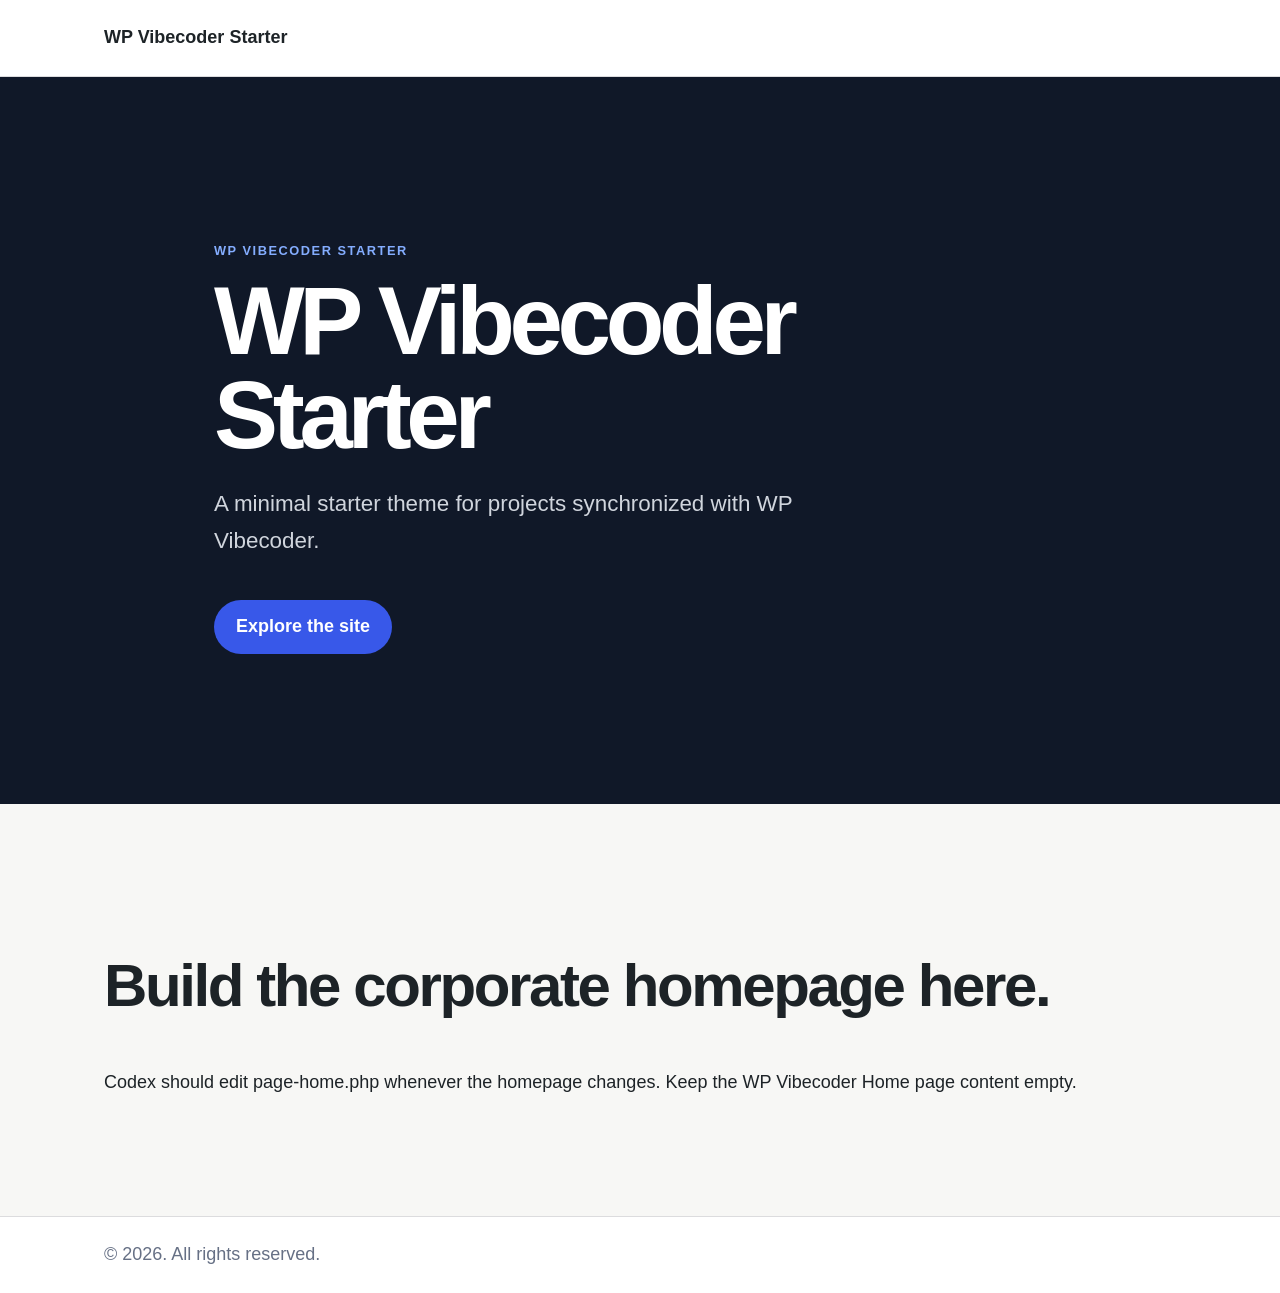
==== commit b08a2d15: "Small Readme Fix" ====
--- a/preview/index.html
+++ b/preview/index.html
@@ -3,358 +3,38 @@
 <head>
 	<meta charset="utf-8">
 	<meta name="viewport" content="width=device-width, initial-scale=1">
-	<title>WP Vibecoder | Create WordPress Themes with AI</title>
-	<meta name="description" content="Create WordPress websites, themes, and templates with AI agents like Codex and Claude, then sync validated GitHub changes to WordPress.">
-	<meta name="keywords" content="create wordpress websites with AI, create wordpress themes with AI, create wordpress templates with AI, AI WordPress builder, WordPress AI theme generator, AI website builder for WordPress, vibecode WordPress, GitHub WordPress deployment, WordPress theme sync, WordPress templates with GitHub">
-	<meta name="robots" content="index, follow, max-image-preview:large">
-	<meta name="application-name" content="WP Vibecoder">
-	<meta name="apple-mobile-web-app-title" content="WP Vibecoder">
-	<meta name="theme-color" content="#3157ff">
-	<link rel="icon" href="../theme/assets/images/favicon.svg" type="image/svg+xml">
-	<link rel="icon" href="../theme/assets/images/favicon-32x32.png" sizes="32x32" type="image/png">
-	<link rel="apple-touch-icon" href="../theme/assets/images/apple-touch-icon.png" sizes="180x180">
-	<link rel="canonical" href="https://wpvibecoder.com/">
-	<meta property="og:locale" content="en_US">
-	<meta property="og:type" content="website">
-	<meta property="og:site_name" content="WP Vibecoder">
-	<meta property="og:title" content="WP Vibecoder | Create WordPress Themes with AI">
-	<meta property="og:description" content="Create WordPress websites, themes, and templates with AI agents like Codex and Claude, then sync validated GitHub changes to WordPress.">
-	<meta property="og:url" content="https://wpvibecoder.com/">
-	<meta property="og:image" content="https://wpvibecoder.com/theme/screenshot.png">
-	<meta property="og:image:width" content="1200">
-	<meta property="og:image:height" content="900">
-	<meta property="og:image:alt" content="WP Vibecoder product website preview.">
-	<meta name="twitter:card" content="summary_large_image">
-	<meta name="twitter:title" content="WP Vibecoder | Create WordPress Themes with AI">
-	<meta name="twitter:description" content="Create WordPress websites, themes, and templates with AI agents like Codex and Claude, then sync validated GitHub changes to WordPress.">
-	<meta name="twitter:image" content="https://wpvibecoder.com/theme/screenshot.png">
-	<meta name="twitter:image:alt" content="WP Vibecoder product website preview.">
-	<script type="application/ld+json">{"@context":"https://schema.org","@type":"SoftwareApplication","name":"WP Vibecoder","applicationCategory":"DeveloperApplication","operatingSystem":"WordPress","description":"Create WordPress websites, themes, and templates with AI agents like Codex and Claude, then sync validated GitHub changes to WordPress.","url":"https://wpvibecoder.com/","image":"https://wpvibecoder.com/theme/screenshot.png","creator":{"@type":"Organization","name":"Doxi Tech Agency","url":"https://www.doxi.la/en"},"offers":{"@type":"Offer","price":"0","priceCurrency":"USD"},"keywords":"create wordpress websites with AI, create wordpress themes with AI, create wordpress templates with AI, AI WordPress builder, WordPress AI theme generator, AI website builder for WordPress, vibecode WordPress, GitHub WordPress deployment, WordPress theme sync, WordPress templates with GitHub"}</script>
-	<!-- Google tag (gtag.js) -->
-	<script async src="https://www.googletagmanager.com/gtag/js?id=G-K1JDZ8TXS1"></script>
-	<script>
-		window.dataLayer = window.dataLayer || [];
-		function gtag(){dataLayer.push(arguments);}
-		gtag('js', new Date());
-
-		gtag('config', 'G-K1JDZ8TXS1');
-	</script>
-	<link rel="stylesheet" href="../theme/assets/vendor/glightbox/glightbox.min.css">
+	<title>WP Vibecoder Starter Preview</title>
 	<link rel="stylesheet" href="assets/preview.css">
 </head>
 <body>
 	<header class="site-header">
 		<div class="site-container site-header__inner">
-			<a class="site-brand" href="/" aria-label="WP Vibecoder home">
-				<img src="../theme/assets/images/vibecoder-mark.svg" alt="" width="34" height="34">
-				<span>WP Vibecoder</span>
-			</a>
-			<button class="menu-toggle" type="button" aria-controls="primary-menu" aria-expanded="false" aria-label="Open menu">
-				<span></span>
-				<span></span>
-				<span></span>
-			</button>
-			<nav id="primary-menu" class="site-nav" aria-label="Primary navigation">
-				<a href="#workflow">How it works</a>
-				<a href="#agents">Agents</a>
-				<a href="#safety">Features</a>
-				<a href="privacy-policy.html">Privacy Policy</a>
-			</nav>
-			<a class="site-github-link" href="https://github.com/GonzaloAndrade/wp-vibecoder-starter" target="_blank" rel="noopener noreferrer">
-				<img src="../theme/assets/images/agents/github.svg" alt="" width="20" height="20">
-				<span>Star on GitHub</span>
-			</a>
+			<a class="site-title" href="#">WP Vibecoder Starter</a>
 		</div>
 	</header>
 
 	<main id="primary" class="site-main">
-		<section class="hero" id="top">
-			<div class="site-container hero__grid">
-				<div class="hero__copy">
-					<h1>Create WordPress themes <span>with AI</span></h1>
-					<p class="hero__lead">Connect your repo, work with AI agents like Codex or Claude, and sync validated changes to WordPress with backups, preview, and one-click updates.</p>
-					<div class="hero__actions" aria-label="Primary actions">
-						<div class="download-cta">
-							<a class="button-link button-link--primary" href="../../vibecoder-theme-sync-v1.0.zip" download><span aria-hidden="true">↓</span> Download</a>
-							<em>v1.0.0</em>
-						</div>
-					</div>
-					<ul class="hero__proof" aria-label="Product highlights">
-						<li><strong>No FTP required</strong><span>100% Git-based</span></li>
-						<li><strong>Auto backup</strong><span>Before every sync</span></li>
-						<li><strong>Theme validation</strong><span>Safer updates</span></li>
-						<li><strong>Works with AI</strong><span>Codex, Claude &amp; more</span></li>
-					</ul>
-					<div class="hero__social-proof" aria-label="Early access note">
-						<div class="avatar-stack">
-							<img src="assets/images/developer-1.png" alt="Developer using WP Vibecoder">
-							<img src="assets/images/developer-2.png" alt="Developer using WP Vibecoder">
-							<img src="assets/images/developer-3.png" alt="Developer using WP Vibecoder">
-						</div>
-						<p><em aria-hidden="true">★★★★★</em><strong>Loved by Developers and Agencies</strong><span>Building faster with WP Vibecoder</span></p>
-					</div>
-				</div>
-				<div class="product-visual" aria-label="WP Vibecoder workflow preview">
-					<div class="product-visual__bar">
-						<span></span>
-						<span></span>
-						<span></span>
-						<strong>WP Vibecoder</strong>
-					</div>
-					<div class="product-visual__body">
-						<div class="visual-pipeline" aria-hidden="true">
-							<div class="pipeline-step is-connected">
-								<span><img src="https://cdn.simpleicons.org/github/ffffff" alt=""></span>
-								<strong>Connect GitHub</strong>
-								<small>Connected</small>
-							</div>
-							<div class="pipeline-arrow"></div>
-							<div class="pipeline-step is-agent">
-								<span class="codex-logo" aria-hidden="true"></span>
-								<strong>AI Agent</strong>
-								<small>Codex</small>
-							</div>
-							<div class="pipeline-arrow"></div>
-							<div class="pipeline-step is-wp">
-								<span><img src="https://cdn.simpleicons.org/wordpress/ffffff" alt=""></span>
-								<strong>Sync to WordPress</strong>
-								<small>Synced</small>
-							</div>
-						</div>
-						<div class="visual-dashboard">
-							<div class="visual-code-card">
-								<div class="visual-card-tabs">
-									<span class="visual-vscode-badge"><img src="https://cdn.jsdelivr.net/gh/devicons/devicon/icons/vscode/vscode-original.svg" alt=""></span>
-									<span>Changes</span>
-									<span>Commits</span>
-								</div>
-								<div class="visual-file-tabs">
-									<span>header.php</span>
-									<span>style.css</span>
-									<span>functions.php</span>
-								</div>
-								<pre><code><span><em>1</em>  &lt;<b>header</b> <i>class</i>=<mark>"site-header"</mark>&gt;</span>
-<span><em>2</em>    &lt;<b>div</b> <i>class</i>=<mark>"container"</mark>&gt;</span>
-<span><em>3</em>      &lt;<b>a</b> <i>href</i>=<mark>"/"</mark> <i>class</i>=<mark>"logo"</mark>&gt;</span>
-<span><em>4</em>        &lt;<b>img</b> <i>src</i>=<mark>"logo.svg"</mark> /&gt;</span>
-<span><em>5</em>      &lt;/<b>a</b>&gt;</span>
-<span><em>6</em>    &lt;/<b>div</b>&gt;</span>
-<span><em>7</em>  &lt;/<b>header</b>&gt;</span></code></pre>
-								<div class="visual-commit-row">
-									<img class="visual-avatar" src="https://images.unsplash.com/photo-1472099645785-5658abf4ff4e?auto=format&amp;fit=crop&amp;w=80&amp;h=80&amp;q=80" alt="">
-									<div>
-										<strong>Update header layout</strong>
-										<small>by codex-agent</small>
-									</div>
-									<em>2m ago</em>
-								</div>
-							</div>
-							<div class="visual-preview-card">
-								<strong>Preview</strong>
-								<div class="mini-browser">
-									<div class="mini-browser__nav">
-										<span>Your logo</span>
-										<em>Home About Services</em>
-									</div>
-									<div class="mini-browser__hero">
-										<h3>Build anything with WordPress</h3>
-										<p>Fast. Safe. Powered by AI.</p>
-										<span>Learn more</span>
-									</div>
-								</div>
-							</div>
-						</div>
-					</div>
-					<div class="product-visual__footer">
-						<span class="branch-pill">main</span>
-						<span class="sync-pill">Sync to WordPress</span>
-					</div>
-				</div>
+		<section class="hero">
+			<div class="site-container hero__inner">
+				<p class="eyebrow">WP Vibecoder Starter</p>
+				<h1>WP Vibecoder Starter</h1>
+				<p>A minimal starter theme for projects synchronized with WP Vibecoder.</p>
+				<a class="button-link" href="#landing-content">Explore the site</a>
 			</div>
 		</section>
 
-		<section id="workflow" class="site-container section-block">
-			<div class="section-heading">
-				<p class="eyebrow">Plugin walkthrough</p>
-				<h2>From setup to live theme</h2>
-			</div>
-			<div class="workflow-tour">
-				<article class="workflow-step workflow-step--wide">
-					<div class="workflow-step__copy">
-						<span>01</span>
-						<h3>Setup</h3>
-						<p>Install the plugin, authorize GitHub permissions, and optionally download the starter theme ZIP to review or customize locally.</p>
-					</div>
-					<div class="workflow-shot workflow-shot--setup">
-						<a class="workflow-lightbox" href="../theme/assets/images/workflow/01-setup.jpg" data-gallery="wpv-workflow">
-							<img src="../theme/assets/images/workflow/01-setup.jpg" alt="WP Vibecoder setup screen with GitHub and starter template options." loading="lazy" decoding="async">
-						</a>
-					</div>
-				</article>
-				<article class="workflow-step">
-					<div class="workflow-step__copy">
-						<span>02</span>
-						<h3>Create the repo</h3>
-						<p>Name the project and let the plugin create a starter repository, or connect an existing GitHub repo by pasting its link.</p>
-					</div>
-					<div class="workflow-shot workflow-shot--repo workflow-shot--pair">
-						<a class="workflow-lightbox" href="../theme/assets/images/workflow/02-create-repo.jpg" data-gallery="wpv-workflow">
-							<img src="../theme/assets/images/workflow/02-create-repo.jpg" alt="Repository creation form with GitHub connected." loading="lazy" decoding="async">
-						</a>
-						<a class="workflow-lightbox" href="../theme/assets/images/workflow/02-repo-progress.jpg" data-gallery="wpv-workflow">
-							<img src="../theme/assets/images/workflow/02-repo-progress.jpg" alt="Repository creation progress dialog." loading="lazy" decoding="async">
-						</a>
-					</div>
-				</article>
-				<article class="workflow-step">
-					<div class="workflow-step__copy">
-						<span>03</span>
-						<h3>Open the branch</h3>
-						<p>Open the repository branch in Visual Studio Code, Codex, Claude, Cursor, or the AI workspace you prefer.</p>
-					</div>
-					<div class="workflow-shot workflow-shot--agent">
-						<a class="workflow-lightbox" href="../theme/assets/images/workflow/03-open-agent.jpg" data-gallery="wpv-workflow">
-							<img src="../theme/assets/images/workflow/03-open-agent.jpg" alt="AI agent selection and launch options inside WP Vibecoder." loading="lazy" decoding="async">
-						</a>
-					</div>
-				</article>
-				<article class="workflow-step workflow-step--wide">
-					<div class="workflow-step__copy">
-						<span>04</span>
-						<h3>Vibecode in your editor</h3>
-						<p>The agent reads the project structure, edits the theme and preview, and can run the bundled scripts to generate the final screenshot.</p>
-					</div>
-					<div class="workflow-shot workflow-shot--editor">
-						<a class="workflow-lightbox" href="../theme/assets/images/workflow/04-vibecode-editor.jpg" data-gallery="wpv-workflow">
-							<img src="../theme/assets/images/workflow/04-vibecode-editor.jpg" alt="Visual Studio Code workspace with Codex editing a WP Vibecoder project." loading="lazy" decoding="async">
-						</a>
-					</div>
-				</article>
-				<article class="workflow-step">
-					<div class="workflow-step__copy">
-						<span>05</span>
-						<h3>Sync the commit</h3>
-						<p>After the commit is pushed, WP Vibecoder detects the update automatically. Press Sync to import the latest theme.</p>
-					</div>
-					<div class="workflow-shot workflow-shot--sync">
-						<a class="workflow-lightbox" href="../theme/assets/images/workflow/05-sync-main.jpg" data-gallery="wpv-workflow">
-							<img src="../theme/assets/images/workflow/05-sync-main.jpg" alt="WP Vibecoder sync panel showing a new commit detected." loading="lazy" decoding="async">
-						</a>
-					</div>
-				</article>
-				<article class="workflow-step">
-					<div class="workflow-step__copy">
-						<span>06</span>
-						<h3>Activate the theme</h3>
-						<p>Activate the imported WordPress theme once validation, backup, and installation have completed.</p>
-					</div>
-					<div class="workflow-shot workflow-shot--activate">
-						<a class="workflow-lightbox" href="../theme/assets/images/workflow/06-setup-complete.jpg" data-gallery="wpv-workflow">
-							<img src="../theme/assets/images/workflow/06-setup-complete.jpg" alt="WP Vibecoder setup complete screen with the imported theme applied." loading="lazy" decoding="async">
-						</a>
-					</div>
-				</article>
-				<article class="workflow-step workflow-step--wide workflow-step--live">
-					<div class="workflow-step__copy">
-						<span>07</span>
-						<h3>Live theme</h3>
-						<p>The synced theme is live in WordPress, with the new homepage and managed pages.</p>
-					</div>
-					<div class="workflow-shot workflow-shot--live">
-						<a class="workflow-lightbox" href="../theme/assets/images/workflow/07-live-theme.jpg" data-gallery="wpv-workflow">
-							<img src="../theme/assets/images/workflow/07-live-theme.jpg" alt="Live WordPress theme after WP Vibecoder sync." loading="lazy" decoding="async">
-						</a>
-					</div>
-				</article>
-			</div>
-		</section>
-
-		<section id="agents" class="agent-band">
-			<div class="site-container agent-band__inner">
-				<div class="section-heading section-heading--compact">
-					<p class="eyebrow">Your agent, your workflow</p>
-					<h2>Built for the tools developers already use to vibecode.</h2>
-				</div>
-				<div class="agent-grid" aria-label="Compatible coding agents">
-					<span class="agent-card">
-						<span class="agent-card__mark"><img src="../theme/assets/images/agents/openai.svg" alt="" loading="lazy" decoding="async"></span>
-						<strong>Codex</strong>
-					</span>
-					<span class="agent-card">
-						<span class="agent-card__mark"><img src="../theme/assets/images/agents/anthropic.svg" alt="" loading="lazy" decoding="async"></span>
-						<strong>Claude Code</strong>
-					</span>
-					<span class="agent-card">
-						<span class="agent-card__mark"><img src="../theme/assets/images/agents/cursor.svg" alt="" loading="lazy" decoding="async"></span>
-						<strong>Cursor</strong>
-					</span>
-					<span class="agent-card">
-						<span class="agent-card__mark"><img src="../theme/assets/images/agents/gemini.svg" alt="" loading="lazy" decoding="async"></span>
-						<strong>Gemini</strong>
-					</span>
-				</div>
-			</div>
-		</section>
-
-		<section id="safety" class="site-container section-block section-block--split">
-			<div class="section-heading">
-				<p class="eyebrow">Controlled sync</p>
-				<h2>Build faster with AI. Ship safely to WordPress.</h2>
-			</div>
-			<div class="feature-list">
-				<div class="feature-card">
-					<div class="feature-card__visual">
-						<img src="../theme/assets/images/features/agentic.png" alt="AI agent reading AGENTS.md and the expected project structure." loading="lazy" decoding="async">
-					</div>
-					<div class="feature-card__copy">
-						<strong>Agentic compatibility</strong>
-						<p>Each repo includes AGENTS.md so your AI agent understands the expected WordPress theme structure before editing.</p>
-					</div>
-				</div>
-				<div class="feature-card">
-					<div class="feature-card__visual">
-						<img src="../theme/assets/images/features/backups.png" alt="ZIP backup archive created before syncing files." loading="lazy" decoding="async">
-					</div>
-					<div class="feature-card__copy">
-						<strong>Theme-file backups</strong>
-						<p>A ZIP backup is created before replacing managed theme files during sync.</p>
-					</div>
-				</div>
-				<div class="feature-card">
-					<div class="feature-card__visual">
-						<img src="../theme/assets/images/features/pages.png" alt="WordPress Pages admin list with native pages created by the agent." loading="lazy" decoding="async">
-					</div>
-					<div class="feature-card__copy">
-						<strong>Managed pages</strong>
-						<p>Ask the agent to create native WordPress pages, then use them with SEO plugins and the rest of your WordPress stack.</p>
-					</div>
-				</div>
-				<p class="feature-list__note">More native WordPress compatibility is coming in future versions.</p>
-			</div>
-		</section>
-
-		<section class="cta-band">
-			<div class="site-container cta-band__inner">
-				<p class="eyebrow">First release</p>
-				<h2>Connect GitHub, build with your AI agent, then sync the finished theme to WordPress.</h2>
-				<a class="button-link button-link--primary" href="#top">Back to top</a>
-			</div>
+		<section id="landing-content" class="site-container content-section">
+			<h2>Build the corporate homepage here.</h2>
+			<p>Codex should edit page-home.php whenever the homepage changes. Keep the WP Vibecoder Home page content empty.</p>
 		</section>
 	</main>
 
 	<footer class="site-footer">
 		<div class="site-container site-footer__inner">
-			<a class="site-brand site-brand--footer" href="/" aria-label="WP Vibecoder home">
-				<img src="../theme/assets/images/vibecoder-mark.svg" alt="" width="30" height="30">
-				<span>WP Vibecoder</span>
-			</a>
-			<div class="site-footer__meta">
-				<p>&copy; 2026 Doxi. Built for GitHub-powered WordPress workflows.</p>
-			</div>
+			<p>&copy; 2026. All rights reserved.</p>
 		</div>
 	</footer>
 
-	<script src="../theme/assets/vendor/glightbox/glightbox.min.js"></script>
 	<script src="assets/preview.js"></script>
 </body>
 </html>
--- a/preview/assets/preview.css
+++ b/preview/assets/preview.css
@@ -1,33 +1,11 @@
-/*
-Theme Name: WP Vibecoder
-Theme URI: https://wpvibecoder.com/
-Author: Doxi
-Author URI: https://wpvibecoder.com/
-Description: Product website for WP Vibecoder, a GitHub-powered workflow for Vibecoder-ready WordPress themes.
-Version: 1.0
-Requires at least: 6.0
-Requires PHP: 7.4
-Text Domain: wp-vibecoder-starter
-License: GNU General Public License v2 or later
-License URI: https://www.gnu.org/licenses/gpl-2.0.html
-*/
-
 :root {
-	--background: #f6f8fb;
+	--background: #f7f7f5;
 	--surface: #ffffff;
-	--surface-soft: #eef6ff;
-	--ink: #111827;
-	--muted: #64748b;
-	--muted-strong: #475569;
-	--blue: #3157ff;
-	--blue-dark: #1236b8;
-	--green: #059669;
-	--green-soft: #e8fff4;
-	--amber: #f59e0b;
-	--amber-soft: #fff7db;
-	--line: #d8e1ef;
-	--shadow: 0 24px 80px rgba(15, 23, 42, .12);
-	--content-width: 1160px;
+	--text: #1d2327;
+	--muted: #667085;
+	--accent: #3858e9;
+	--border: #dcdcde;
+	--content-width: 1120px;
 }
 
 *,
@@ -42,22 +20,15 @@
 
 body {
 	background: var(--background);
-	color: var(--ink);
-	font-family: Inter, ui-sans-serif, system-ui, -apple-system, BlinkMacSystemFont, "Segoe UI", sans-serif;
+	color: var(--text);
+	font-family: -apple-system, BlinkMacSystemFont, "Segoe UI", sans-serif;
 	font-size: 18px;
-	line-height: 1.6;
+	line-height: 1.65;
 	margin: 0;
-	overflow-x: hidden;
-}
-
-img {
-	display: block;
-	height: auto;
-	max-width: 100%;
 }
 
 a {
-	color: var(--blue);
+	color: var(--accent);
 }
 
 .site-container {
@@ -67,4803 +38,82 @@
 	width: 100%;
 }
 
+.site-header,
+.site-footer {
+	background: var(--surface);
+}
+
 .site-header {
-	background: rgba(255, 255, 255, .92);
-	border-bottom: 1px solid var(--line);
-	position: sticky;
-	top: 0;
-	z-index: 20;
+	border-bottom: 1px solid var(--border);
+}
+
+.site-footer {
+	border-top: 1px solid var(--border);
+	color: var(--muted);
 }
 
 .site-header__inner,
 .site-footer__inner {
 	align-items: center;
 	display: flex;
-	gap: 24px;
 	justify-content: space-between;
 	min-height: 76px;
 }
 
-.site-brand {
-	align-items: center;
-	color: var(--ink);
-	display: inline-flex;
-	font-size: 17px;
-	font-weight: 800;
-	gap: 10px;
-	text-decoration: none;
-	white-space: nowrap;
-}
-
-.site-brand img {
-	border-radius: 10px;
-	box-shadow: 0 10px 22px rgba(49, 87, 255, .18);
-}
-
-.site-nav {
-	align-items: center;
-	display: flex;
-	flex-wrap: wrap;
-	gap: 8px;
-	justify-content: flex-end;
-}
-
-.site-nav a {
-	border-radius: 999px;
-	color: var(--muted-strong);
-	font-size: 14px;
-	font-weight: 750;
-	padding: 8px 12px;
+.site-title {
+	color: var(--text);
+	font-weight: 700;
 	text-decoration: none;
 }
 
-.site-nav a:hover,
-.site-nav a:focus {
-	background: var(--surface-soft);
-	color: var(--blue-dark);
+.hero {
+	background: #101828;
+	color: #fff;
+	padding-block: clamp(72px, 12vw, 150px);
 }
 
-.site-github-link {
-	align-items: center;
-	background: rgba(255, 255, 255, .9);
-	border: 1px solid #dfe6ff;
-	border-radius: 12px;
-	box-shadow: 0 14px 32px rgba(49, 87, 255, .08);
-	color: #111827;
-	display: inline-flex;
-	font-size: 14px;
-	font-weight: 850;
-	gap: 9px;
-	justify-content: center;
-	line-height: 1;
-	min-height: 42px;
-	padding: 0 16px;
-	text-decoration: none;
-	white-space: nowrap;
+.hero__inner {
+	max-width: 900px;
 }
 
-.site-github-link:hover,
-.site-github-link:focus {
-	border-color: #c7d2fe;
-	box-shadow: 0 18px 36px rgba(49, 87, 255, .12);
-	color: #0f172a;
+.hero h1 {
+	font-size: clamp(2.75rem, 8vw, 6rem);
+	letter-spacing: -0.055em;
+	line-height: 0.98;
+	margin: 0 0 24px;
 }
 
-.site-github-link img {
-	filter: invert(1);
-	height: 20px;
-	width: 20px;
-}
-
-.hero {
-	background:
-		linear-gradient(180deg, #f8fbff 0%, #eff6ff 55%, #f6f8fb 100%);
-	overflow: hidden;
-	padding-block: clamp(58px, 8vw, 104px) clamp(54px, 8vw, 96px);
-}
-
-.hero__grid {
-	align-items: center;
-	display: grid;
-	gap: clamp(36px, 6vw, 76px);
-	grid-template-columns: minmax(0, 1fr) minmax(340px, .86fr);
-}
-
-.hero__grid > * {
-	min-width: 0;
-}
-
-.hero__copy {
-	max-width: 660px;
+.hero p:not(.eyebrow) {
+	color: #d0d5dd;
+	font-size: clamp(1.15rem, 2vw, 1.4rem);
+	max-width: 680px;
 }
 
 .eyebrow {
-	color: var(--blue);
-	font-size: 12px;
-	font-weight: 850;
-	letter-spacing: .16em;
-	margin: 0 0 14px;
+	color: #84adff;
+	font-size: 0.8rem;
+	font-weight: 700;
+	letter-spacing: 0.12em;
 	text-transform: uppercase;
 }
 
-.hero h1 {
-	color: var(--ink);
-	font-size: 7rem;
-	letter-spacing: 0;
-	line-height: .9;
-	margin: 0 0 24px;
-}
-
-.hero__lead {
-	color: var(--muted-strong);
-	font-size: 1.28rem;
-	line-height: 1.55;
-	margin: 0;
-	max-width: 620px;
-}
-
-.hero__actions {
-	display: flex;
-	flex-wrap: wrap;
-	gap: 12px;
-	margin-top: 30px;
-}
-
 .button-link {
-	align-items: center;
-	border-radius: 999px;
-	display: inline-flex;
-	font-size: 15px;
-	font-weight: 800;
-	justify-content: center;
-	line-height: 1;
-	min-height: 48px;
-	padding: 0 20px;
-	text-decoration: none;
-	transition: border-color .18s ease, box-shadow .18s ease, transform .18s ease;
-}
-
-.button-link:hover,
-.button-link:focus {
-	transform: translateY(-1px);
-}
-
-.button-link--primary {
-	background: var(--blue);
-	box-shadow: 0 16px 34px rgba(49, 87, 255, .22);
-	color: #fff;
-}
-
-.button-link--secondary {
-	background: #fff;
-	border: 1px solid var(--line);
-	color: var(--ink);
-}
-
-.hero__proof {
-	color: var(--muted-strong);
-	display: flex;
-	flex-wrap: wrap;
-	gap: 10px;
-	list-style: none;
-	margin: 26px 0 0;
-	padding: 0;
-}
-
-.hero__proof li {
-	align-items: center;
-	background: rgba(255, 255, 255, .75);
-	border: 1px solid var(--line);
-	border-radius: 999px;
-	display: inline-flex;
-	font-size: 13px;
-	font-weight: 750;
-	min-height: 34px;
-	padding: 0 12px;
-}
-
-.hero__proof li::before {
-	background: var(--green);
-	border-radius: 50%;
-	content: "";
-	height: 7px;
-	margin-right: 8px;
-	width: 7px;
-}
-
-.product-visual {
-	background: #0f172a;
-	border: 1px solid rgba(255, 255, 255, .14);
-	border-radius: 8px;
-	box-shadow: var(--shadow);
-	color: #fff;
-	min-height: 520px;
-	min-width: 0;
-	overflow: hidden;
-	position: relative;
-	width: 100%;
-}
-
-.product-visual__bar {
-	align-items: center;
-	background: #fff;
-	color: var(--ink);
-	display: flex;
-	gap: 7px;
-	min-height: 54px;
-	padding-inline: 18px;
-}
-
-.product-visual__bar span {
-	background: #cbd5e1;
-	border-radius: 50%;
-	height: 10px;
-	width: 10px;
-}
-
-.product-visual__bar span:first-child {
-	background: #ef4444;
-}
-
-.product-visual__bar span:nth-child(2) {
-	background: #f59e0b;
-}
-
-.product-visual__bar span:nth-child(3) {
-	background: #22c55e;
-}
-
-.product-visual__bar strong {
-	font-size: 13px;
-	margin-left: auto;
-	min-width: 0;
-	overflow: hidden;
-	text-overflow: ellipsis;
-	white-space: nowrap;
-}
-
-.product-visual__body {
-	min-height: 330px;
-	padding: clamp(24px, 5vw, 42px);
-	position: relative;
-}
-
-.visual-flow {
-	animation: heroFlow 12s infinite;
-	display: grid;
-	gap: 16px;
-	inset: clamp(24px, 5vw, 42px);
-	opacity: 0;
-	position: absolute;
-	transform: translateY(10px) scale(.98);
-}
-
-.visual-flow--github {
-	animation-delay: 0s;
-}
-
-.visual-flow--agent {
-	animation-delay: -8s;
-}
-
-.visual-flow--sync {
-	animation-delay: -4s;
-}
-
-.visual-flow__header {
-	align-items: center;
-	background: rgba(49, 87, 255, .22);
-	border: 1px solid rgba(131, 160, 255, .6);
-	border-radius: 8px;
-	display: grid;
-	gap: 14px;
-	grid-template-columns: auto minmax(0, 1fr);
-	padding: 18px;
-}
-
-.visual-flow__header div {
-	min-width: 0;
-}
-
-.visual-flow--sync .visual-flow__header {
-	background: rgba(5, 150, 105, .2);
-	border-color: rgba(110, 231, 183, .58);
-}
-
-.visual-flow__header > span {
-	align-items: center;
-	background: #fff;
-	border-radius: 50%;
-	color: var(--ink);
-	display: inline-flex;
-	font-size: 13px;
-	font-weight: 900;
-	height: 38px;
-	justify-content: center;
-	width: 38px;
-}
-
-.visual-flow__header strong {
-	display: block;
-	font-size: 1.25rem;
-	line-height: 1.1;
-}
-
-.visual-flow__header small {
-	color: #cbd5e1;
-	display: block;
-	font-size: 14px;
-	margin-top: 5px;
-	overflow-wrap: anywhere;
-}
-
-.visual-repo-card,
-.visual-progress,
-.visual-sync-list,
-.visual-code-window {
-	background: rgba(255, 255, 255, .08);
-	border: 1px solid rgba(255, 255, 255, .12);
-	border-radius: 8px;
-}
-
-.visual-repo-card {
-	align-items: center;
-	display: grid;
-	gap: 12px;
-	grid-template-columns: minmax(0, 1fr) auto;
-	padding: 18px;
-}
-
-.visual-repo-card span {
-	font-weight: 850;
-	min-width: 0;
-	overflow: hidden;
-	text-overflow: ellipsis;
-	white-space: nowrap;
-}
-
-.visual-repo-card em {
-	background: rgba(255, 255, 255, .14);
-	border-radius: 999px;
-	color: #dbeafe;
-	font-style: normal;
-	font-weight: 850;
-	padding: 7px 12px;
-}
-
-.visual-progress {
-	align-items: center;
-	display: grid;
-	gap: 12px;
-	grid-template-columns: auto minmax(0, 1fr);
-	padding: 18px;
-}
-
-.visual-progress span {
-	background: var(--green);
-	border-radius: 50%;
-	box-shadow: 0 0 0 8px rgba(16, 185, 129, .16);
-	height: 12px;
-	width: 12px;
-}
-
-.visual-progress strong {
-	color: #a7f3d0;
-}
-
-.visual-code-window {
-	display: grid;
-	grid-template-columns: minmax(0, 1.15fr) minmax(160px, .85fr);
-	min-height: 248px;
-	overflow: hidden;
-}
-
-.visual-code-main {
-	background: #0b1220;
-	display: grid;
-	grid-template-rows: auto minmax(0, 1fr);
-	min-width: 0;
-}
-
-.visual-code-tabs {
-	background: #111827;
-	border-bottom: 1px solid rgba(148, 163, 184, .18);
-	display: flex;
-	min-width: 0;
-}
-
-.visual-code-tabs span {
-	background: rgba(255, 255, 255, .07);
-	border-right: 1px solid rgba(148, 163, 184, .16);
-	color: #dbeafe;
-	font-family: ui-monospace, SFMono-Regular, Menlo, Consolas, monospace;
-	font-size: .72rem;
-	font-weight: 800;
-	min-width: 0;
-	overflow: hidden;
-	padding: 11px 12px;
-	text-overflow: ellipsis;
-	white-space: nowrap;
-}
-
-.visual-code-main code {
-	color: #bfdbfe;
-	display: grid;
-	font-family: ui-monospace, SFMono-Regular, Menlo, Consolas, monospace;
-	font-size: .78rem;
-	gap: 9px;
-	line-height: 1.6;
-	padding: 22px 18px;
-	white-space: normal;
-}
-
-.visual-code-main code span {
-	background: rgba(255, 255, 255, .06);
-	border-radius: 6px;
-	overflow-wrap: anywhere;
-	padding: 8px;
-}
-
-.visual-codex-panel {
-	border-left: 1px solid rgba(148, 163, 184, .18);
-	display: grid;
-	gap: 12px;
-	grid-auto-rows: max-content;
-	padding: 18px;
-}
-
-.visual-codex-panel strong {
-	font-size: .95rem;
-}
-
-.visual-codex-panel p {
-	background: rgba(49, 87, 255, .18);
-	border-radius: 8px;
-	color: #dbeafe;
-	font-size: .82rem;
-	line-height: 1.45;
-	margin: 0;
-	padding: 12px;
-}
-
-.visual-codex-panel em {
-	background: rgba(5, 150, 105, .18);
-	border: 1px solid rgba(110, 231, 183, .36);
-	border-radius: 8px;
-	color: #a7f3d0;
-	font-size: .82rem;
-	font-style: normal;
-	font-weight: 850;
-	padding: 12px;
-}
-
-.visual-sync-list {
-	display: grid;
-	gap: 10px;
-	padding: 18px;
-}
-
-.visual-sync-list span {
-	align-items: center;
-	display: grid;
-	font-weight: 850;
-	gap: 10px;
-	grid-template-columns: auto minmax(0, 1fr);
-}
-
-.visual-sync-list span::before {
-	background: var(--green);
-	border-radius: 50%;
-	content: "";
-	height: 10px;
-	width: 10px;
-}
-
-.visual-sync-list span:nth-child(2)::before {
-	animation-delay: .2s;
-}
-
-.visual-sync-list span:nth-child(3)::before {
-	animation-delay: .4s;
-}
-
-.product-visual__footer {
-	background: rgba(255, 255, 255, .06);
-	border-top: 1px solid rgba(255, 255, 255, .12);
-	bottom: 0;
-	display: grid;
-	gap: 10px;
-	grid-template-columns: repeat(3, minmax(0, 1fr));
-	left: 0;
-	padding: 18px;
-	position: absolute;
-	right: 0;
-}
-
-.product-visual__footer span {
-	background: rgba(255, 255, 255, .1);
-	border: 1px solid rgba(255, 255, 255, .1);
-	border-radius: 999px;
-	font-size: 12px;
-	font-weight: 800;
-	overflow: hidden;
-	padding: 8px 10px;
-	text-align: center;
-	text-overflow: ellipsis;
-	white-space: nowrap;
-}
-
-.product-visual__footer span:nth-child(2) {
-	background: var(--amber-soft);
-	color: #92400e;
-}
-
-.product-visual__footer span:nth-child(3) {
-	background: var(--green);
-	color: #fff;
-}
-
-@keyframes heroFlow {
-	0%,
-	28% {
-		opacity: 1;
-		transform: translateY(0) scale(1);
-	}
-
-	34%,
-	100% {
-		opacity: 0;
-		transform: translateY(-10px) scale(.98);
-	}
-}
-
-@media (max-width: 720px) {
-	.hero__proof {
-		display: grid;
-		gap: 10px;
-		grid-template-columns: repeat(2, minmax(0, 1fr));
-		margin-top: 22px;
-		width: 100%;
-	}
-
-	.hero__proof li {
-		align-items: center;
-		background: rgba(255, 255, 255, .72);
-		border: 1px solid #dfe6ff;
-		border-radius: 10px;
-		box-shadow: 0 10px 24px rgba(49, 87, 255, .07);
-		column-gap: 9px;
-		display: grid;
-		grid-template-columns: 34px minmax(0, 1fr);
-		min-height: 66px;
-		padding: 9px;
-	}
-
-	.hero__proof li::before {
-		align-self: center;
-		background-size: 20px 20px;
-		border-radius: 8px;
-		grid-row: 1 / span 2;
-		height: 34px;
-		width: 34px;
-	}
-
-	.hero__proof li strong {
-		font-size: 12px;
-		line-height: 1.12;
-	}
-
-	.hero__proof li span {
-		font-size: 11px;
-		line-height: 1.18;
-		margin-top: 2px;
-	}
-}
-
-.site-header {
-	background: rgba(255, 255, 255, .78);
-	backdrop-filter: blur(18px);
-	border-bottom: 0;
-}
-
-.site-header .site-container,
-.hero .site-container {
-	max-width: 1480px;
-}
-
-.site-header__inner {
-	display: grid;
-	grid-template-columns: auto minmax(0, 1fr);
-	min-height: 82px;
-}
-
-.site-brand {
-	font-size: 22px;
-}
-
-.site-brand img {
-	background: #0f172a;
-	border-radius: 8px;
-	box-shadow: 0 12px 28px rgba(49, 87, 255, .22);
-}
-
-.site-nav {
-	justify-content: flex-end;
-}
-
-.site-nav a {
-	color: #3d4660;
-	font-size: 15px;
-	padding: 8px 16px;
-}
-
-.hero {
-	background:
-		radial-gradient(circle at 72% 24%, rgba(109, 93, 252, .2), transparent 32%),
-		radial-gradient(circle at 90% 70%, rgba(34, 197, 94, .14), transparent 30%),
-		linear-gradient(180deg, #fbfdff 0%, #f2f6ff 58%, #fff 100%);
-	padding-block: clamp(46px, 6vw, 76px) clamp(42px, 6vw, 70px);
-}
-
-.hero__grid {
-	gap: clamp(42px, 6vw, 92px);
-	grid-template-columns: minmax(420px, .8fr) minmax(620px, 1.2fr);
-}
-
-.hero__copy {
-	max-width: 700px;
-}
-
-.eyebrow--pill {
-	background: rgba(255, 255, 255, .78);
-	border: 1px solid #dfe6ff;
-	border-radius: 10px;
-	box-shadow: 0 10px 34px rgba(49, 87, 255, .08);
-	display: inline-flex;
-	letter-spacing: .18em;
-	padding: 10px 16px;
-}
-
-.hero h1 {
-	font-size: clamp(4rem, 6.1vw, 5.8rem);
-	line-height: .98;
-	margin-bottom: 18px;
-}
-
-.hero h1 span {
-	background: linear-gradient(135deg, #3157ff 0%, #6d5dfc 52%, #8b5cf6 100%);
-	-webkit-background-clip: text;
-	background-clip: text;
-	color: transparent;
-	display: inline-block;
-}
-
-.hero__lead {
-	font-size: 1.2rem;
-	max-width: 640px;
-}
-
-.hero__actions {
-	align-items: center;
-	gap: 18px;
-	margin-top: 28px;
-}
-
-.hero__actions small {
-	color: #4b5563;
-	font-size: 14px;
-	font-weight: 850;
-	line-height: 1.2;
-}
-
-.button-link {
-	border-radius: 10px;
-	font-size: 16px;
-	min-height: 58px;
-	padding-inline: 24px;
-}
-
-.button-link span {
-	align-items: center;
-	border-radius: 999px;
-	display: inline-flex;
-	font-size: 11px;
-	height: 22px;
-	justify-content: center;
-	margin-right: 10px;
-	min-width: 22px;
-}
-
-.button-link--primary {
-	background: linear-gradient(135deg, #3157ff, #4f46e5);
-}
-
-.button-link--primary span {
-	background: rgba(255, 255, 255, .18);
-}
-
-.button-link--secondary span {
-	background: #f1f5ff;
-	color: var(--blue);
-}
-
-.hero__proof {
-	display: grid;
-	gap: 14px;
-	grid-template-columns: repeat(4, minmax(0, 1fr));
-	margin-top: 28px;
-}
-
-.hero__proof li {
-	background: transparent;
-	border: 0;
-	border-radius: 0;
-	display: grid;
-	font-size: 13px;
-	gap: 2px;
-	grid-template-columns: 44px minmax(0, 1fr);
-	min-height: 48px;
-	padding: 0;
-}
-
-.hero__proof li::before {
-	align-items: center;
-	align-self: start;
-	background: #fff;
-	border: 1px solid #dfe6ff;
-	border-radius: 10px;
-	box-shadow: 0 12px 26px rgba(49, 87, 255, .08);
-	color: var(--blue);
-	content: "";
-	display: inline-flex;
-	font-size: 11px;
-	font-weight: 900;
-	grid-row: span 2;
-	height: 44px;
-	justify-content: center;
-	margin: 0;
-	width: 44px;
-}
-
-.hero__proof li:nth-child(1)::before {
-	content: "GIT";
-}
-
-.hero__proof li:nth-child(2)::before {
-	color: var(--green);
-	content: "BK";
-}
-
-.hero__proof li:nth-child(3)::before {
-	content: "OK";
-}
-
-.hero__proof li:nth-child(4)::before {
-	content: "AI";
-}
-
-.hero__proof strong {
-	color: #2f3a52;
-	display: block;
-	font-size: 13px;
-	line-height: 1.2;
-}
-
-.hero__proof span {
-	color: #64748b;
-	display: block;
-	font-size: 12px;
-	line-height: 1.25;
-}
-
-.hero__social-proof {
-	align-items: center;
-	display: flex;
-	gap: 18px;
-	margin-top: 36px;
-}
-
-.avatar-stack {
-	display: flex;
-}
-
-.avatar-stack span {
-	align-items: center;
-	background: linear-gradient(135deg, #dbeafe, #eef2ff);
-	border: 2px solid #fff;
-	border-radius: 50%;
-	color: #1e3a8a;
-	display: inline-flex;
-	font-size: 10px;
-	font-weight: 900;
-	height: 34px;
-	justify-content: center;
-	margin-left: -8px;
-	width: 34px;
-}
-
-.avatar-stack span:first-child {
-	margin-left: 0;
-}
-
-.hero__social-proof p {
-	color: #64748b;
-	font-size: 13px;
-	line-height: 1.3;
-	margin: 0;
-}
-
-.hero__social-proof strong,
-.hero__social-proof span {
-	display: block;
-}
-
-.hero__social-proof strong {
-	color: #374151;
-}
-
-.product-visual {
-	background: #121a2c;
-	border: 1px solid rgba(139, 92, 246, .55);
-	border-radius: 16px;
-	box-shadow:
-		0 34px 90px rgba(15, 23, 42, .26),
-		0 0 0 3px rgba(99, 102, 241, .14);
-	min-height: 560px;
-}
-
-.product-visual__bar {
-	background: linear-gradient(180deg, rgba(255, 255, 255, .08), rgba(255, 255, 255, .03));
-	border-bottom: 1px solid rgba(148, 163, 184, .14);
-	color: #fff;
-	min-height: 58px;
-	padding-inline: 26px;
-}
-
-.product-visual__bar span {
-	height: 12px;
-	width: 12px;
-}
-
-.product-visual__bar strong {
-	font-size: 17px;
-	margin-inline: auto;
-}
-
-.product-visual__body {
-	background:
-		radial-gradient(circle at 52% 0%, rgba(99, 102, 241, .18), transparent 42%),
-		linear-gradient(180deg, rgba(15, 23, 42, .1), rgba(15, 23, 42, .78));
-	min-height: 432px;
-	padding: 20px;
-}
-
-.visual-pipeline,
-.visual-dashboard,
-.product-visual__footer {
-	position: relative;
-	z-index: 1;
-}
-
-.visual-pipeline {
-	align-items: start;
-	background: rgba(15, 23, 42, .58);
-	border: 1px solid rgba(148, 163, 184, .16);
-	border-radius: 12px;
-	display: grid;
-	gap: 12px;
-	grid-template-columns: 1fr 36px 1fr 36px 1fr 36px 1fr 36px 1fr;
-	padding: 20px 18px 16px;
-}
-
-.pipeline-step {
-	display: grid;
-	gap: 5px;
-	justify-items: center;
-	min-width: 0;
-	text-align: center;
-}
-
-.pipeline-step > span {
-	align-items: center;
-	animation: pipelinePulse 4.8s ease-in-out infinite;
-	background: rgba(255, 255, 255, .12);
-	border: 1px solid rgba(191, 219, 254, .22);
-	border-radius: 50%;
-	box-shadow: inset 0 0 0 6px rgba(255, 255, 255, .04);
-	display: inline-flex;
-	font-size: 14px;
-	font-weight: 900;
-	height: 56px;
-	justify-content: center;
-	width: 56px;
-}
-
-.pipeline-step strong {
-	font-size: 13px;
-	line-height: 1.15;
-	overflow-wrap: anywhere;
-}
-
-.pipeline-step small {
-	color: #cbd5e1;
-	font-size: 12px;
-	font-weight: 750;
-}
-
-.pipeline-step.is-connected small,
-.pipeline-step.is-valid small,
-.pipeline-step.is-wp small {
-	color: #86efac;
-}
-
-.pipeline-step.is-agent > span {
-	animation-delay: .35s;
-	background: rgba(79, 70, 229, .45);
-	border-color: rgba(129, 140, 248, .9);
-	color: #fff;
-}
-
-.pipeline-step.is-valid > span {
-	animation-delay: .7s;
-	background: rgba(16, 185, 129, .26);
-	border-color: rgba(134, 239, 172, .9);
-	box-shadow: 0 0 28px rgba(16, 185, 129, .36), inset 0 0 0 6px rgba(255, 255, 255, .05);
-	color: #bbf7d0;
-}
-
-.pipeline-step.is-backup > span {
-	animation-delay: 1.05s;
-	background: rgba(99, 102, 241, .34);
-}
-
-.pipeline-step.is-wp > span {
-	animation-delay: 1.4s;
-	border-color: rgba(96, 165, 250, .72);
-	box-shadow: 0 0 24px rgba(96, 165, 250, .24), inset 0 0 0 6px rgba(255, 255, 255, .05);
-}
-
-.pipeline-arrow {
-	align-self: center;
-	background: linear-gradient(90deg, rgba(134, 239, 172, .2), #86efac);
-	background-size: 180% 100%;
-	height: 3px;
-	position: relative;
-	animation: pipelineArrowFlow 1.8s ease-in-out infinite;
-}
-
-.pipeline-arrow::after {
-	border-bottom: 6px solid transparent;
-	border-left: 9px solid #86efac;
-	border-top: 6px solid transparent;
-	content: "";
-	filter: drop-shadow(0 0 6px rgba(134, 239, 172, .35));
-	position: absolute;
-	right: -1px;
-	top: 50%;
-	transform: translateY(-50%);
-}
-
-.visual-dashboard {
-	display: grid;
-	gap: 14px;
-	grid-template-columns: minmax(0, 1.02fr) minmax(0, .98fr);
-	margin-top: 12px;
-}
-
-.visual-code-card,
-.visual-preview-card {
-	background: rgba(255, 255, 255, .07);
-	border: 1px solid rgba(148, 163, 184, .16);
-	border-radius: 9px;
-	overflow: hidden;
-}
-
-.visual-card-tabs,
-.visual-file-tabs {
-	align-items: center;
-	display: flex;
-	gap: 18px;
-	min-width: 0;
-	padding-inline: 16px;
-}
-
-.visual-card-tabs {
-	background: rgba(255, 255, 255, .03);
-	border-bottom: 1px solid rgba(148, 163, 184, .14);
-	min-height: 40px;
-}
-
-.visual-vscode-badge {
-	align-items: center;
-	background: linear-gradient(135deg, #007acc, #2563eb);
-	border-radius: 6px;
-	box-shadow: 0 8px 16px rgba(37, 99, 235, .22);
-	color: #fff;
-	display: inline-flex;
-	font-size: 10px;
-	height: 22px;
-	justify-content: center;
-	margin-right: 2px;
-	width: 24px;
-}
-
-.visual-card-tabs span {
-	color: #cbd5e1;
-	font-size: 13px;
-	font-weight: 850;
-}
-
-.visual-card-tabs span:nth-child(2) {
-	color: #fff;
-}
-
-.visual-file-tabs {
-	background: rgba(30, 41, 59, .72);
-	min-height: 38px;
-}
-
-.visual-file-tabs span {
-	border-radius: 6px;
-	color: #cbd5e1;
-	font-family: ui-monospace, SFMono-Regular, Menlo, Consolas, monospace;
-	font-size: 12px;
-	padding: 6px 10px;
-}
-
-.visual-file-tabs span:first-child {
-	background: rgba(49, 87, 255, .2);
-	color: #93c5fd;
-}
-
-.visual-code-card pre {
-	margin: 0;
-	overflow: hidden;
-	padding: 12px 18px;
-}
-
-.visual-code-card code {
-	color: #dbeafe;
-	display: grid;
-	font-family: ui-monospace, SFMono-Regular, Menlo, Consolas, monospace;
-	font-size: 11px;
-	line-height: 1.45;
-	white-space: pre-wrap;
-}
-
-.visual-code-card code span {
-	overflow-wrap: anywhere;
-}
-
-.visual-code-card code em {
-	color: #94a3b8;
-	display: inline-block;
-	font-style: normal;
-	margin-right: 10px;
-	min-width: 10px;
-	text-align: right;
-}
-
-.visual-code-card code b {
-	color: #d6deff;
-	font-weight: 650;
-}
-
-.visual-code-card code i {
-	color: #fbbf24;
-	font-style: normal;
-}
-
-.visual-code-card code mark {
-	background: transparent;
-	color: #fb7185;
-}
-
-.visual-commit-row {
-	align-items: center;
-	border-top: 1px solid rgba(148, 163, 184, .14);
-	display: grid;
-	gap: 10px;
-	grid-template-columns: auto minmax(0, 1fr) auto;
-	padding: 8px 14px;
-}
-
-.visual-commit-row div {
-	display: grid;
-	gap: 1px;
-}
-
-.visual-avatar {
-	background: #111827;
-	border-radius: 50%;
-	box-shadow: 0 0 0 2px rgba(255, 255, 255, .16);
-	display: block;
-	height: 28px;
-	object-fit: cover;
-	width: 28px;
-}
-
-.visual-commit-row strong,
-.visual-commit-row small,
-.visual-commit-row em {
-	display: block;
-	font-size: 12px;
-	line-height: 1.12;
-}
-
-.visual-commit-row small,
-.visual-commit-row em {
-	color: #94a3b8;
-	font-style: normal;
-}
-
-.visual-preview-card {
-	padding: 14px;
-}
-
-.visual-preview-card > strong {
-	color: #cbd5e1;
-	display: block;
-	font-size: 14px;
-	margin-bottom: 12px;
-}
-
-.mini-browser {
-	background: #fff;
-	border-radius: 8px;
-	color: #111827;
-	overflow: hidden;
-}
-
-.mini-browser__nav {
-	align-items: center;
-	display: flex;
-	font-size: 9px;
-	font-weight: 900;
-	justify-content: space-between;
-	min-height: 36px;
-	padding-inline: 18px;
-	text-transform: uppercase;
-}
-
-.mini-browser__nav em {
-	color: #334155;
-	font-size: 7px;
-	font-style: normal;
-	text-transform: none;
-}
-
-.mini-browser__hero {
-	background:
-		radial-gradient(circle at 90% 88%, rgba(139, 92, 246, .3), transparent 34%),
-		linear-gradient(135deg, #f8f7ff, #cbc7ff 62%, #fef1ff);
-	min-height: 180px;
-	overflow: hidden;
-	padding: 42px 36px;
-	position: relative;
-}
-
-.mini-browser__hero::before,
-.mini-browser__hero::after {
-	border-radius: 50%;
-	content: "";
-	left: 34%;
-	pointer-events: none;
-	position: absolute;
-	right: -18%;
-	transform: rotate(-12deg);
-}
-
-.mini-browser__hero::before {
-	background: rgba(255, 255, 255, .38);
-	bottom: -50px;
-	height: 88px;
-}
-
-.mini-browser__hero::after {
-	background: rgba(99, 102, 241, .18);
-	bottom: -74px;
-	height: 118px;
-}
-
-.mini-browser__hero h3 {
-	font-size: 22px;
-	line-height: 1.05;
-	margin: 0 0 10px;
-	max-width: 280px;
-	position: relative;
-	z-index: 1;
-}
-
-.mini-browser__hero p {
-	color: #475569;
-	font-size: 12px;
-	margin: 0 0 18px;
-	position: relative;
-	z-index: 1;
-}
-
-.mini-browser__hero span {
-	background: #4f46e5;
-	border-radius: 5px;
-	color: #fff;
-	display: inline-flex;
-	font-size: 10px;
-	font-weight: 850;
-	padding: 8px 14px;
-	position: relative;
-	z-index: 1;
-}
-
-.product-visual__footer {
-	background: rgba(15, 23, 42, .92);
-	gap: 18px;
-	padding: 14px 24px;
-}
-
-.product-visual__footer span {
-	border-radius: 8px;
-	font-size: 14px;
-	min-height: 42px;
-	padding: 10px 16px;
-}
-
-.branch-pill::before {
-	color: #dbeafe;
-	content: "git";
-	font-size: 11px;
-	font-weight: 900;
-	margin-right: 8px;
-	opacity: .9;
-	text-transform: uppercase;
-}
-
-.product-visual__footer span:nth-child(3) {
-	background: linear-gradient(135deg, #22c55e, #16a34a);
-	box-shadow: 0 14px 28px rgba(34, 197, 94, .22);
-}
-
-@keyframes pipelinePulse {
-	0%,
-	100% {
-		transform: translateY(0);
-	}
-
-	50% {
-		transform: translateY(-3px);
-	}
-}
-
-@keyframes pipelineArrowFlow {
-	0%,
-	100% {
-		background-position: 100% 50%;
-		opacity: .72;
-	}
-
-	45%,
-	55% {
-		background-position: 0 50%;
-		opacity: 1;
-	}
-}
-
-.section-block {
-	padding-block: clamp(64px, 9vw, 116px);
-}
-
-.section-heading {
-	max-width: 760px;
-}
-
-.section-heading--compact {
-	max-width: 640px;
-}
-
-.section-heading h2,
-.cta-band h2 {
-	font-size: 3.6rem;
-	letter-spacing: 0;
-	line-height: 1.02;
-	margin: 0;
-}
-
-.section-heading p:not(.eyebrow) {
-	color: var(--muted);
-}
-
-.flow-demo {
-	background: #fff;
-	border: 1px solid var(--line);
-	border-radius: 8px;
-	box-shadow: 0 24px 70px rgba(15, 23, 42, .08);
-	margin-top: 36px;
-	overflow: hidden;
-}
-
-.flow-demo__screen {
-	background: #f8fafc;
-	min-height: 560px;
-	overflow: hidden;
-	position: relative;
-}
-
-.flow-demo__topbar {
-	align-items: center;
-	background: #fff;
-	border-bottom: 1px solid var(--line);
-	display: flex;
-	gap: 8px;
-	min-height: 56px;
-	padding: 0 20px;
-}
-
-.flow-demo__topbar span {
-	background: #cbd5e1;
-	border-radius: 50%;
-	height: 10px;
-	width: 10px;
-}
-
-.flow-demo__topbar span:first-child {
-	background: #ef4444;
-}
-
-.flow-demo__topbar span:nth-child(2) {
-	background: #f59e0b;
-}
-
-.flow-demo__topbar span:nth-child(3) {
-	background: #22c55e;
-}
-
-.flow-demo__topbar strong {
-	font-size: 13px;
-	margin-left: auto;
-}
-
-.demo-stage {
-	animation: wpv-demo-cycle 16s infinite;
-	inset: 56px 0 0;
-	opacity: 0;
-	padding: clamp(22px, 4vw, 48px);
-	pointer-events: none;
-	position: absolute;
-	transform: translateY(16px);
-}
-
-.demo-stage--repo {
-	animation-delay: -12s;
-}
-
-.demo-stage--agent {
-	animation-delay: -8s;
-}
-
-.demo-stage--sync {
-	animation-delay: -4s;
-}
-
-.demo-kicker {
-	color: var(--muted);
-	font-size: 14px;
-	font-weight: 850;
-	letter-spacing: .12em;
-	margin: 0 0 20px;
-	text-transform: uppercase;
-}
-
-.demo-choice-grid {
-	display: grid;
-	gap: 18px;
-	grid-template-columns: repeat(2, minmax(0, 1fr));
-}
-
-.demo-choice,
-.demo-connected,
-.demo-field,
-.demo-sync-banner,
-.demo-editor {
-	background: #fff;
-	border: 1px solid var(--line);
-	border-radius: 8px;
-}
-
-.demo-choice {
-	display: grid;
-	min-height: 290px;
-	padding: 26px;
-	position: relative;
-}
-
-.demo-choice.is-selected {
-	border-color: #8aa4ff;
-	box-shadow: inset 0 0 0 1px rgba(49, 87, 255, .22);
-}
-
-.demo-icon {
-	align-items: center;
-	background: #eef4ff;
-	border-radius: 8px;
-	color: var(--ink);
-	display: inline-flex;
-	font-size: 13px;
-	font-weight: 900;
-	height: 54px;
-	justify-content: center;
-	width: 54px;
-}
-
-.demo-choice strong,
-.demo-connected strong,
-.demo-sync-banner strong {
-	display: block;
-	font-size: 1.25rem;
-	line-height: 1.15;
-}
-
-.demo-choice small,
-.demo-connected small,
-.demo-sync-banner small {
-	color: var(--muted);
-	display: block;
-	font-size: 15px;
-	line-height: 1.4;
-	margin-top: 8px;
-}
-
-.demo-choice em {
-	align-self: end;
-	color: var(--blue);
-	font-style: normal;
-	font-weight: 850;
-}
-
-.demo-connected {
-	align-items: center;
-	display: grid;
-	gap: 16px;
-	grid-template-columns: auto minmax(0, 1fr) auto;
-	margin-bottom: 28px;
-	padding: 18px 20px;
-}
-
-.demo-connected em {
-	color: var(--green);
-	font-style: normal;
-	font-weight: 850;
-}
-
-.demo-field {
-	display: grid;
-	gap: 8px;
-	margin: 0 auto 18px;
-	max-width: 720px;
-	padding: 18px;
-}
-
-.demo-field span {
-	font-size: 13px;
-	font-weight: 850;
-}
-
-.demo-field strong {
-	background: #fff;
-	border: 2px solid var(--blue);
-	border-radius: 8px;
-	box-shadow: 0 0 0 4px rgba(49, 87, 255, .12);
-	display: block;
-	font-size: 1.25rem;
-	line-height: 1;
-	padding: 16px;
-}
-
-.demo-button {
-	background: var(--blue);
-	border-radius: 8px;
-	color: #fff;
-	font-weight: 900;
-	margin: 0 auto;
-	max-width: 720px;
-	padding: 18px;
-	text-align: center;
-}
-
-.demo-editor {
-	background: #101828;
-	color: #fff;
-	display: grid;
-	grid-template-columns: 54px 180px minmax(0, 1fr) 260px;
-	min-height: 370px;
-	overflow: hidden;
-}
-
-.demo-editor__activity {
-	background: #0b1220;
-	border-right: 1px solid rgba(148, 163, 184, .12);
-	display: grid;
-	gap: 10px;
-	justify-items: center;
-	padding-top: 24px;
-}
-
-.demo-editor__activity span {
-	background: rgba(255, 255, 255, .18);
-	border-radius: 10px;
-	height: 30px;
-	width: 30px;
-}
-
-.demo-editor__explorer {
-	background: #111827;
-	border-right: 1px solid rgba(148, 163, 184, .14);
-	display: grid;
-	gap: 12px;
-	grid-auto-rows: max-content;
-	padding: 22px 14px;
-}
-
-.demo-editor__explorer strong {
-	color: #e5e7eb;
-	font-size: .72rem;
-	letter-spacing: .12em;
-	text-transform: uppercase;
-}
-
-.demo-editor__explorer span {
-	color: #cbd5e1;
-	font-family: ui-monospace, SFMono-Regular, Menlo, Consolas, monospace;
-	font-size: .78rem;
-	overflow-wrap: anywhere;
-}
-
-.demo-editor__workspace {
-	display: grid;
-	grid-template-rows: auto minmax(0, 1fr) auto;
-	min-width: 0;
-}
-
-.demo-editor__tabs {
-	background: #0f172a;
-	border-bottom: 1px solid rgba(148, 163, 184, .18);
-	display: flex;
-	min-width: 0;
-}
-
-.demo-editor__tabs span {
-	background: #1f2937;
-	border-right: 1px solid rgba(148, 163, 184, .18);
-	color: #dbeafe;
-	font-family: ui-monospace, SFMono-Regular, Menlo, Consolas, monospace;
-	font-size: .78rem;
-	min-width: 0;
-	overflow: hidden;
-	padding: 12px 14px;
-	text-overflow: ellipsis;
-	white-space: nowrap;
-}
-
-.demo-editor pre {
-	background: #0f172a;
-	margin: 0;
-	min-width: 0;
-	overflow: hidden;
-	padding: 26px 22px;
-}
-
-.demo-editor code {
-	color: #dbeafe;
-	display: block;
-	font-family: ui-monospace, SFMono-Regular, Menlo, Consolas, monospace;
-	font-size: .9rem;
-	line-height: 1.8;
-	overflow-wrap: anywhere;
-	white-space: pre-wrap;
-}
-
-.demo-editor code span {
-	display: block;
-}
-
-.demo-editor code span:nth-child(2) {
-	color: #fef3c7;
-}
-
-.demo-editor code span:nth-child(3) {
-	color: #bfdbfe;
-}
-
-.demo-terminal {
-	align-items: center;
-	background: rgba(15, 23, 42, .94);
-	border-top: 1px solid rgba(148, 163, 184, .18);
-	display: grid;
-	gap: 12px;
-	grid-template-columns: auto minmax(0, 1fr) auto;
-	padding: 16px 22px;
-}
-
-.demo-terminal span {
-	color: #93c5fd;
-	font-family: ui-monospace, SFMono-Regular, Menlo, Consolas, monospace;
-	font-size: .82rem;
-}
-
-.demo-terminal strong {
-	color: #fff;
-}
-
-.demo-terminal small {
-	color: #a7f3d0;
-}
-
-.demo-codex-chat {
-	background: #111827;
-	border-left: 1px solid rgba(148, 163, 184, .18);
-	display: grid;
-	gap: 14px;
-	grid-auto-rows: max-content;
-	padding: 22px 18px;
-}
-
-.demo-codex-chat strong {
-	color: #fff;
-}
-
-.demo-codex-chat p,
-.demo-chat-response {
-	border-radius: 8px;
-	font-size: .88rem;
-	line-height: 1.45;
-	margin: 0;
-	padding: 12px;
-}
-
-.demo-codex-chat p {
-	background: rgba(49, 87, 255, .18);
-	color: #dbeafe;
-}
-
-.demo-chat-response {
-	background: rgba(5, 150, 105, .18);
-	border: 1px solid rgba(110, 231, 183, .36);
-	display: grid;
-	gap: 8px;
-}
-
-.demo-chat-response span {
-	animation: chatPulse 1.8s ease-in-out infinite;
-	background: rgba(167, 243, 208, .48);
-	border-radius: 999px;
-	display: block;
-	height: 6px;
-	width: 78%;
-}
-
-.demo-chat-response span:nth-child(2) {
-	animation-delay: .18s;
-	width: 54%;
-}
-
-.demo-chat-response em {
-	color: #a7f3d0;
-	font-style: normal;
-	font-weight: 800;
-}
-
-@keyframes chatPulse {
-	0%,
-	100% {
-		opacity: .45;
-	}
-
-	50% {
-		opacity: 1;
-	}
-}
-
-.demo-sync-banner {
-	align-items: center;
-	background: linear-gradient(90deg, #1e3a8a, #3730a3);
-	color: #fff;
-	display: grid;
-	gap: 18px;
-	grid-template-columns: minmax(0, 1fr) auto;
-	margin-bottom: 20px;
-	padding: 24px;
-}
-
-.demo-sync-banner small {
-	color: #dbeafe;
-}
-
-.demo-sync-banner span {
-	background: var(--green);
+	background: var(--accent);
 	border-radius: 999px;
 	color: #fff;
-	font-weight: 900;
-	padding: 14px 22px;
-}
-
-.demo-deploy-list {
-	display: grid;
-	gap: 12px;
-	grid-template-columns: repeat(3, minmax(0, 1fr));
-}
-
-.demo-deploy-list span {
-	background: #fff;
-	border: 1px solid var(--line);
-	border-radius: 8px;
-	color: var(--muted-strong);
-	font-weight: 850;
-	padding: 18px;
-}
-
-.demo-deploy-list span::before {
-	background: var(--green);
-	border-radius: 50%;
-	content: "";
 	display: inline-block;
-	height: 8px;
-	margin-right: 8px;
-	width: 8px;
-}
-
-.demo-cursor {
-	animation: wpv-demo-cursor 16s infinite;
-	filter: drop-shadow(0 12px 18px rgba(15, 23, 42, .28));
-	height: 34px;
-	left: 11%;
-	position: absolute;
-	top: 77%;
-	width: 28px;
-	z-index: 4;
-}
-
-.demo-cursor::before {
-	background: #fff;
-	clip-path: polygon(0 0, 0 100%, 30% 78%, 47% 100%, 64% 91%, 47% 70%, 76% 70%);
-	content: "";
-	inset: 0;
-	position: absolute;
-}
-
-.demo-cursor::after {
-	background: var(--blue);
-	border-radius: 999px;
-	content: "";
-	height: 16px;
-	left: 18px;
-	opacity: 0;
-	position: absolute;
-	top: 18px;
-	width: 16px;
-}
-
-.flow-demo__steps {
-	background: #fff;
-	border-top: 1px solid var(--line);
-	counter-reset: demo-step;
-	display: grid;
-	gap: 0;
-	grid-template-columns: repeat(4, minmax(0, 1fr));
-	list-style: none;
-	margin: 0;
-	padding: 0;
-}
-
-.flow-demo__steps li {
-	align-items: center;
-	border-right: 1px solid var(--line);
-	color: var(--muted-strong);
-	display: flex;
-	font-size: 14px;
-	font-weight: 850;
-	gap: 10px;
-	min-height: 72px;
-	padding: 18px;
-}
-
-.flow-demo__steps li:last-child {
-	border-right: 0;
-}
-
-.flow-demo__steps li::before {
-	align-items: center;
-	background: var(--surface-soft);
-	border-radius: 50%;
-	color: var(--blue);
-	content: counter(demo-step);
-	counter-increment: demo-step;
-	display: inline-flex;
-	flex: 0 0 auto;
-	font-size: 12px;
-	font-weight: 900;
-	height: 28px;
-	justify-content: center;
-	width: 28px;
-}
-
-@keyframes wpv-demo-cycle {
-	0%, 22% {
-		opacity: 1;
-		transform: translateY(0);
-	}
-	25%, 100% {
-		opacity: 0;
-		transform: translateY(-14px);
-	}
-}
-
-@keyframes wpv-demo-cursor {
-	0%, 9% { left: 11%; top: 77%; transform: scale(1); }
-	11%, 14% { left: 28%; top: 70%; transform: scale(.92); }
-	16%, 24% { left: 28%; top: 70%; transform: scale(1); }
-	26%, 35% { left: 73%; top: 73%; transform: scale(1); }
-	37%, 40% { left: 73%; top: 73%; transform: scale(.92); }
-	42%, 49% { left: 73%; top: 73%; transform: scale(1); }
-	51%, 60% { left: 38%; top: 47%; transform: scale(1); }
-	62%, 65% { left: 38%; top: 47%; transform: scale(.92); }
-	67%, 74% { left: 38%; top: 47%; transform: scale(1); }
-	76%, 84% { left: 84%; top: 40%; transform: scale(1); }
-	86%, 89% { left: 84%; top: 40%; transform: scale(.92); }
-	91%, 100% { left: 84%; top: 40%; transform: scale(1); }
-}
-
-@media (prefers-reduced-motion: reduce) {
-	.demo-stage,
-	.demo-cursor,
-	.pipeline-arrow,
-	.pipeline-arrow::after {
-		animation: none !important;
-	}
-
-	.demo-stage {
-		opacity: 0;
-		transform: none;
-	}
-
-	.demo-stage--sync {
-		opacity: 1;
-	}
-
-	.demo-cursor {
-		display: none;
-	}
-}
-
-.step-grid {
-	display: grid;
-	gap: 18px;
-	grid-template-columns: repeat(3, minmax(0, 1fr));
-	margin-top: 34px;
-}
-
-.step-card {
-	background: #fff;
-	border: 1px solid var(--line);
-	border-radius: 8px;
-	min-height: 250px;
-	padding: 26px;
-}
-
-.step-card span {
-	color: var(--blue);
-	display: block;
-	font-size: 13px;
-	font-weight: 900;
-	margin-bottom: 28px;
-}
-
-.step-card h3 {
-	font-size: 1.35rem;
-	line-height: 1.15;
-	margin: 0 0 12px;
-}
-
-.step-card p,
-.feature-list p {
-	color: var(--muted);
-	font-size: 16px;
-	margin: 0;
-}
-
-.workflow-tour {
-	display: flex;
-	gap: 18px;
-	margin-top: 36px;
-	overflow-x: auto;
-	overscroll-behavior-x: contain;
-	padding: 4px 2px 18px;
-	scroll-padding-inline: 2px;
-	scroll-snap-type: x mandatory;
-	scrollbar-color: var(--blue) #dbeafe;
-	scrollbar-width: thin;
-}
-
-.workflow-tour::-webkit-scrollbar {
-	height: 10px;
-}
-
-.workflow-tour::-webkit-scrollbar-track {
-	background: #dbeafe;
-	border-radius: 999px;
-}
-
-.workflow-tour::-webkit-scrollbar-thumb {
-	background: var(--blue);
-	border-radius: 999px;
-}
-
-.workflow-step {
-	background: #fff;
-	border: 1px solid var(--line);
-	border-radius: 8px;
-	display: grid;
-	flex: 0 0 min(420px, calc(100vw - 48px));
-	gap: 22px;
-	grid-template-rows: auto minmax(250px, 1fr);
-	overflow: hidden;
-	padding: 24px;
-	scroll-snap-align: start;
-}
-
-.workflow-step--wide {
-	grid-column: auto;
-	grid-template-columns: minmax(0, 1fr);
-	grid-template-rows: auto minmax(250px, 1fr);
-}
-
-.workflow-step--live {
-	background: linear-gradient(135deg, #fff 0%, #eef8ff 100%);
-}
-
-.workflow-step__copy {
-	align-self: center;
-	max-width: 420px;
-}
-
-.workflow-step__copy span {
-	align-items: center;
-	background: var(--blue);
-	border-radius: 8px;
-	color: #fff;
-	display: inline-flex;
-	font-size: 13px;
-	font-weight: 900;
-	height: 40px;
-	justify-content: center;
-	margin-bottom: 18px;
-	width: 48px;
-}
-
-.workflow-step__copy h3 {
-	font-size: 1.5rem;
-	line-height: 1.08;
-	margin: 0 0 10px;
-}
-
-.workflow-step__copy p {
-	color: var(--muted);
-	font-size: 16px;
-	line-height: 1.55;
-	margin: 0;
-}
-
-.workflow-shot {
-	align-items: center;
-	background:
-		linear-gradient(135deg, rgba(49, 87, 255, .08), rgba(5, 150, 105, .08)),
-		#f8fafc;
-	border: 1px solid #dfe7f4;
-	border-radius: 8px;
-	display: flex;
-	min-height: 250px;
-	overflow: hidden;
-	padding: 18px;
-}
-
-.workflow-step--wide .workflow-shot {
-	min-height: 330px;
-}
-
-.workflow-shot img {
-	background: #fff;
-	border: 1px solid rgba(15, 23, 42, .08);
-	border-radius: 8px;
-	box-shadow: 0 18px 48px rgba(15, 23, 42, .12);
-	display: block;
-	height: auto;
-	width: 100%;
-}
-
-.workflow-shot a {
-	cursor: zoom-in;
-	display: block;
-	width: 100%;
-}
-
-.workflow-shot a:focus-visible {
-	outline: 3px solid rgba(49, 87, 255, .45);
-	outline-offset: 4px;
-}
-
-.workflow-shot--pair {
-	display: grid;
-	gap: 14px;
-}
-
-.workflow-shot--pair a {
-	min-width: 0;
-}
-
-.workflow-shot--pair img {
-	box-shadow: 0 12px 30px rgba(15, 23, 42, .1);
-}
-
-.workflow-step--wide .workflow-shot img {
-	max-height: none;
-	object-fit: contain;
-}
-
-.wpv-admin-frame,
-.wpv-editor-shot,
-.wpv-live-shot {
-	background: #fff;
-	border: 1px solid #d8e1ef;
-	border-radius: 8px;
-	box-shadow: 0 18px 50px rgba(15, 23, 42, .1);
-	overflow: hidden;
-	width: 100%;
-}
-
-.wpv-admin-frame {
-	display: grid;
-	grid-template-columns: 120px minmax(0, 1fr);
-	min-height: 290px;
-}
-
-.wpv-admin-sidebar {
-	background: #1f2937;
-	color: #fff;
-	display: grid;
-	gap: 14px;
-	grid-auto-rows: max-content;
-	padding: 16px 14px;
-}
-
-.wpv-admin-sidebar strong {
-	font-size: 12px;
-}
-
-.wpv-admin-sidebar span {
-	background: rgba(255, 255, 255, .22);
-	border-radius: 999px;
-	height: 9px;
-	width: 74%;
-}
-
-.wpv-admin-sidebar em {
-	background: var(--blue);
-	border-radius: 6px;
-	font-size: 11px;
-	font-style: normal;
-	font-weight: 850;
-	margin-inline: -8px;
-	padding: 8px;
-}
-
-.wpv-admin-content {
-	display: grid;
-	gap: 16px;
-	padding: 20px;
-}
-
-.wpv-admin-title {
-	align-items: center;
-	display: flex;
-	gap: 12px;
-}
-
-.wpv-admin-title > span {
-	align-items: center;
-	background: linear-gradient(135deg, #3157ff, #6d5dfc);
-	border-radius: 8px;
-	color: #fff;
-	display: inline-flex;
-	font-weight: 900;
-	height: 46px;
-	justify-content: center;
-	width: 46px;
-}
-
-.wpv-admin-title strong,
-.wpv-form-shot strong,
-.wpv-theme-shot strong,
-.wpv-live-shot strong {
-	display: block;
-	font-size: 1rem;
-	line-height: 1.15;
-}
-
-.wpv-admin-title small,
-.wpv-form-shot small,
-.wpv-theme-shot small {
-	color: var(--muted);
-	display: block;
-	font-size: 12px;
-	margin-top: 4px;
-}
-
-.wpv-tabs {
-	display: flex;
-	gap: 8px;
-}
-
-.wpv-tabs b {
-	background: #eef2f8;
-	border: 1px solid #d6dfeb;
-	border-radius: 6px;
-	color: #334155;
-	font-size: 12px;
-	padding: 10px 14px;
-}
-
-.wpv-tabs b:first-child {
-	background: var(--blue);
-	border-color: var(--blue);
-	color: #fff;
-}
-
-.wpv-choice-grid {
-	display: grid;
-	gap: 12px;
-	grid-template-columns: repeat(2, minmax(0, 1fr));
-}
-
-.wpv-choice-grid div,
-.wpv-form-shot,
-.wpv-agent-shot,
-.wpv-theme-shot {
-	background: #fff;
-	border: 1px solid #d8e1ef;
-	border-radius: 8px;
-	box-shadow: 0 14px 40px rgba(15, 23, 42, .07);
-}
-
-.wpv-choice-grid div {
-	display: grid;
-	gap: 10px;
-	min-height: 132px;
-	padding: 14px;
-}
-
-.wpv-choice-grid span {
-	align-items: center;
-	background: #eef4ff;
-	border-radius: 8px;
-	display: inline-flex;
-	font-size: 11px;
-	font-weight: 900;
-	height: 36px;
-	justify-content: center;
-	width: 36px;
-}
-
-.wpv-choice-grid strong,
-.wpv-agent-shot strong {
-	font-size: 14px;
-	line-height: 1.15;
-}
-
-.wpv-choice-grid small {
-	align-self: end;
-	color: var(--blue);
-	font-size: 11px;
-	font-weight: 850;
-}
-
-.wpv-form-shot,
-.wpv-agent-shot,
-.wpv-theme-shot {
-	display: grid;
-	gap: 16px;
-	margin: auto;
-	max-width: 420px;
-	padding: 20px;
-	width: 100%;
-}
-
-.wpv-form-shot label {
-	display: grid;
-	gap: 8px;
-}
-
-.wpv-form-shot label span {
-	color: var(--ink);
-	font-size: 12px;
-	font-weight: 850;
-}
-
-.wpv-form-shot label b {
-	border: 2px solid var(--blue);
-	border-radius: 8px;
-	box-shadow: 0 0 0 4px rgba(49, 87, 255, .12);
-	font-size: 1rem;
-	font-weight: 650;
-	padding: 14px;
-}
-
-.wpv-form-shot em,
-.wpv-theme-shot em {
-	background: var(--blue);
-	border-radius: 8px;
-	color: #fff;
-	font-style: normal;
-	font-weight: 900;
-	padding: 14px;
-	text-align: center;
-}
-
-.wpv-agent-shot > div {
-	align-items: center;
-	display: flex;
-	gap: 12px;
-}
-
-.wpv-agent-shot b {
-	align-items: center;
-	background: var(--blue);
-	border-radius: 8px;
-	color: #fff;
-	display: inline-flex;
-	height: 36px;
-	justify-content: center;
-	width: 36px;
-}
-
-.wpv-agent-shot ul {
-	display: grid;
-	gap: 10px;
-	grid-template-columns: repeat(2, minmax(0, 1fr));
-	list-style: none;
-	margin: 0;
-	padding: 0;
-}
-
-.wpv-agent-shot li {
-	border: 1px solid #d8e1ef;
-	border-radius: 8px;
-	font-size: 13px;
-	font-weight: 850;
-	padding: 14px;
-}
-
-.wpv-agent-shot li.is-selected {
-	background: #eef4ff;
-	border-color: #8aa4ff;
-	color: var(--blue);
-}
-
-.wpv-agent-shot section {
-	align-items: center;
-	background: #f8fafc;
-	border: 1px solid #d8e1ef;
-	border-radius: 8px;
-	display: flex;
-	gap: 12px;
-	justify-content: space-between;
-	padding: 14px;
-}
-
-.wpv-agent-shot section span {
-	font-size: 13px;
-	font-weight: 800;
-}
-
-.wpv-agent-shot section em {
-	background: var(--blue);
-	border-radius: 8px;
-	color: #fff;
-	font-size: 12px;
-	font-style: normal;
-	font-weight: 900;
-	padding: 10px 12px;
-}
-
-.wpv-editor-shot {
-	background: #0f172a;
-	color: #e5e7eb;
-	display: grid;
-	grid-template-columns: 190px minmax(0, 1fr) 230px;
-	min-height: 300px;
-}
-
-.wpv-editor-shot aside,
-.wpv-editor-shot section {
-	background: #111827;
-	display: grid;
-	gap: 10px;
-	grid-auto-rows: max-content;
-	padding: 18px;
-}
-
-.wpv-editor-shot aside {
-	border-right: 1px solid rgba(148, 163, 184, .18);
-}
-
-.wpv-editor-shot aside strong,
-.wpv-editor-shot section strong {
-	color: #f8fafc;
-	font-size: 12px;
-	letter-spacing: .08em;
-	overflow-wrap: anywhere;
-}
-
-.wpv-editor-shot aside span,
-.wpv-editor-shot aside b {
-	color: #cbd5e1;
-	font-family: ui-monospace, SFMono-Regular, Menlo, Consolas, monospace;
-	font-size: 12px;
-	font-weight: 650;
-	overflow-wrap: anywhere;
-}
-
-.wpv-editor-shot aside b {
-	color: #93c5fd;
-}
-
-.wpv-editor-shot main {
-	display: grid;
-	grid-template-rows: auto minmax(0, 1fr);
-	min-width: 0;
-}
-
-.wpv-editor-tabs {
-	background: #1f2937;
-	border-bottom: 1px solid rgba(148, 163, 184, .18);
-	display: flex;
-	justify-content: space-between;
-	padding: 12px 16px;
-}
-
-.wpv-editor-tabs span {
-	color: #fde68a;
-	font-family: ui-monospace, SFMono-Regular, Menlo, Consolas, monospace;
-	font-size: 12px;
-	font-weight: 800;
-}
-
-.wpv-editor-shot pre {
-	color: #bbf7d0;
-	font-family: ui-monospace, SFMono-Regular, Menlo, Consolas, monospace;
-	font-size: 13px;
-	line-height: 1.7;
-	margin: 0;
-	overflow: hidden;
-	padding: 20px;
-	white-space: pre-wrap;
-}
-
-.wpv-editor-shot section {
-	border-left: 1px solid rgba(148, 163, 184, .18);
-}
-
-.wpv-editor-shot section p,
-.wpv-editor-shot section em {
-	border-radius: 8px;
-	font-size: 13px;
-	line-height: 1.4;
-	margin: 0;
-	padding: 12px;
-}
-
-.wpv-editor-shot section p {
-	background: #1f2937;
-	color: #e5e7eb;
-}
-
-.wpv-editor-shot section em {
-	background: rgba(5, 150, 105, .18);
-	border: 1px solid rgba(110, 231, 183, .35);
-	color: #a7f3d0;
-	font-style: normal;
-	font-weight: 800;
-}
-
-.wpv-sync-shot {
-	align-items: center;
-	background: linear-gradient(100deg, #064e3b, #059669);
-	border-radius: 8px;
-	color: #fff;
-	display: grid;
-	gap: 18px;
-	grid-template-columns: minmax(0, 1fr) auto;
-	margin: auto;
-	padding: 26px;
-	width: 100%;
-}
-
-.wpv-sync-shot strong,
-.wpv-sync-shot small {
-	display: block;
-}
-
-.wpv-sync-shot small {
-	color: #d1fae5;
-	font-size: 13px;
-	margin-top: 4px;
-}
-
-.wpv-sync-shot span {
-	background: #16a34a;
-	border: 1px solid rgba(255, 255, 255, .34);
-	border-radius: 8px;
-	font-weight: 900;
-	padding: 14px 18px;
-	white-space: nowrap;
-}
-
-.wpv-theme-thumb {
-	background:
-		linear-gradient(90deg, rgba(255, 255, 255, .9), rgba(255, 255, 255, .2)),
-		linear-gradient(135deg, #dff3ff, #0ea5e9);
-	border-radius: 8px;
-	height: 130px;
-	position: relative;
-}
-
-.wpv-theme-thumb::before {
-	background: #082f49;
-	border-radius: 6px;
-	content: "";
-	height: 44px;
-	left: 20px;
-	position: absolute;
-	top: 28px;
-	width: 45%;
-}
-
-.wpv-theme-thumb::after {
-	background: #fff;
-	border-radius: 6px;
-	bottom: 20px;
-	box-shadow: 48px 0 0 rgba(255, 255, 255, .75);
-	content: "";
-	height: 18px;
-	left: 20px;
-	position: absolute;
-	width: 34px;
-}
-
-.wpv-live-shot nav {
-	align-items: center;
-	border-bottom: 1px solid #d8e1ef;
-	display: flex;
-	gap: 22px;
-	justify-content: flex-end;
-	padding: 18px 24px;
-}
-
-.wpv-live-shot nav strong {
-	margin-right: auto;
-}
-
-.wpv-live-shot nav span {
-	color: var(--muted);
-	font-size: 13px;
-	font-weight: 850;
-}
-
-.wpv-live-shot section {
-	background: linear-gradient(135deg, #edf9ff, #dff3ff);
-	display: grid;
-	gap: 22px;
-	grid-template-columns: minmax(0, .9fr) minmax(220px, .8fr);
-	padding: 30px;
-}
-
-.wpv-live-shot small {
-	color: #0369a1;
-	display: block;
-	font-size: 11px;
-	font-weight: 900;
-	letter-spacing: .12em;
-	margin-bottom: 12px;
-	text-transform: uppercase;
-}
-
-.wpv-live-shot h4 {
-	color: #082f49;
-	font-size: clamp(2rem, 4vw, 3.7rem);
-	letter-spacing: 0;
-	line-height: .96;
-	margin: 0 0 16px;
-}
-
-.wpv-live-shot p {
-	color: #64748b;
-	font-size: 15px;
-	line-height: 1.55;
-	margin: 0 0 18px;
-	max-width: 420px;
-}
-
-.wpv-live-shot b {
-	background: #0ea5e9;
-	border-radius: 8px;
-	color: #fff;
-	display: inline-flex;
-	font-size: 13px;
-	padding: 12px 16px;
-}
-
-.wpv-live-shot figure {
-	background:
-		radial-gradient(circle at 68% 70%, #0ea5e9 0 22%, transparent 23%),
-		radial-gradient(circle at 62% 48%, #e0f2fe 0 24%, transparent 25%),
-		linear-gradient(135deg, #fff 0%, #ecfeff 55%, #bae6fd 100%);
-	border: 1px solid rgba(255, 255, 255, .78);
-	border-radius: 8px;
-	box-shadow: 0 18px 50px rgba(14, 165, 233, .2);
-	margin: 0;
-	min-height: 230px;
-}
-
-.agent-band {
-	background: #111827;
-	color: #fff;
-	padding-block: clamp(58px, 8vw, 96px);
-}
-
-.agent-band .eyebrow {
-	color: #93c5fd;
-}
-
-.agent-band__inner {
-	align-items: end;
-	display: grid;
-	gap: 34px;
-	grid-template-columns: minmax(0, .8fr) minmax(320px, 1fr);
-}
-
-.agent-grid {
-	display: grid;
-	gap: 12px;
-	grid-template-columns: repeat(2, minmax(0, 1fr));
-}
-
-.agent-card {
-	align-items: center;
-	background: rgba(255, 255, 255, .08);
-	border: 1px solid rgba(255, 255, 255, .14);
-	border-radius: 8px;
-	color: #fff;
-	display: flex;
-	font-size: 1.25rem;
-	font-weight: 850;
-	gap: 16px;
-	min-height: 86px;
-	padding: 18px;
-}
-
-.agent-card__mark {
-	align-items: center;
-	background: #fff;
-	border: 1px solid rgba(255, 255, 255, .22);
-	border-radius: 8px;
-	display: inline-flex;
-	flex: 0 0 54px;
-	height: 54px;
-	justify-content: center;
-	width: 54px;
-}
-
-.agent-card__mark img {
-	display: block;
-	height: 30px;
-	width: 30px;
-}
-
-.agent-card strong {
-	line-height: 1.1;
-}
-
-.section-block--split {
-	align-items: start;
-	display: grid;
-	gap: clamp(34px, 6vw, 72px);
-	grid-template-columns: minmax(0, .9fr) minmax(320px, 1fr);
-}
-
-#safety.section-block--split {
-	grid-template-columns: minmax(0, 1fr);
-	gap: 38px;
-}
-
-#safety .section-heading {
-	max-width: 980px;
-}
-
-.feature-list {
-	display: grid;
-	gap: 18px;
-}
-
-#safety .feature-list {
-	gap: 22px;
-}
-
-.feature-card {
-	align-items: center;
-	background: #fff;
-	border: 1px solid var(--line);
-	border-radius: 8px;
-	display: grid;
-	gap: 28px;
-	grid-template-columns: minmax(280px, .42fr) minmax(0, .58fr);
-	min-height: 242px;
-	padding: 22px;
-}
-
-#safety .feature-card {
-	gap: 34px;
-	grid-template-columns: minmax(420px, .46fr) minmax(0, .54fr);
-	min-height: 324px;
-	padding: 28px;
-}
-
-.feature-card__visual {
-	align-items: center;
-	background: #f8fafc;
-	border: 1px solid #dfe7f4;
-	border-radius: 8px;
-	display: flex;
-	aspect-ratio: 16 / 10;
-	height: auto;
-	justify-content: center;
-	min-height: 190px;
-	overflow: hidden;
-}
-
-#safety .feature-card__visual {
-	min-height: 260px;
-}
-
-.feature-card__visual img {
-	display: block;
-	height: 100%;
-	object-fit: cover;
-	width: 100%;
-}
-
-.feature-list strong {
-	display: block;
-	font-size: 1.35rem;
-	line-height: 1.2;
-	margin-bottom: 12px;
-}
-
-#safety .feature-list strong {
-	font-size: 1.6rem;
-}
-
-#safety .feature-card__copy {
-	max-width: 640px;
-}
-
-#safety .feature-card__copy p {
-	font-size: 18px;
-	line-height: 1.55;
-}
-
-.feature-list__note {
-	border-top: 1px solid #d8e1ef;
-	color: var(--muted);
-	font-size: 15px;
-	font-weight: 750;
-	line-height: 1.45;
-	margin: 2px 0 0;
-	padding: 18px 2px 0;
-}
-
-.cta-band {
-	background: #eaf2ff;
-	padding-block: clamp(62px, 8vw, 104px);
-}
-
-.cta-band__inner {
-	max-width: 920px;
-}
-
-.cta-band h2 {
-	margin-bottom: 28px;
-}
-
-.site-footer {
-	background: #fff;
-	border-top: 1px solid var(--line);
-	color: var(--muted);
-}
-
-.site-footer p {
-	font-size: 14px;
-	margin: 0;
-	text-align: right;
-}
-
-.site-footer__meta {
-	align-items: flex-end;
-	display: flex;
-	flex-direction: column;
-	gap: 4px;
-}
-
-.site-footer__meta a {
-	color: var(--muted-strong);
-	font-size: 14px;
-	font-weight: 750;
+	font-weight: 700;
+	margin-top: 18px;
+	padding: 12px 22px;
 	text-decoration: none;
 }
 
-.site-footer__meta a:hover,
-.site-footer__meta a:focus {
-	color: var(--blue-dark);
+.content-section {
+	padding-block: clamp(48px, 8vw, 100px);
 }
 
-.site-brand--footer span {
-	font-size: 15px;
+.content-section h2 {
+	font-size: clamp(2rem, 5vw, 3.75rem);
+	letter-spacing: -0.04em;
+	line-height: 1.08;
 }
-
-.legal-page {
-	padding-block: clamp(62px, 8vw, 104px);
-}
-
-.legal-page__inner {
-	max-width: 900px;
-}
-
-.legal-page h1 {
-	font-size: clamp(3rem, 9vw, 6rem);
-	letter-spacing: 0;
-	line-height: .92;
-	margin: 0 0 24px;
-}
-
-.legal-page__lead {
-	color: var(--muted-strong);
-	font-size: clamp(1.2rem, 2vw, 1.45rem);
-	line-height: 1.55;
-	margin: 0;
-	max-width: 760px;
-}
-
-.legal-page__content {
-	background: #fff;
-	border: 1px solid var(--line);
-	border-radius: 8px;
-	box-shadow: 0 18px 48px rgba(15, 23, 42, .06);
-	display: grid;
-	gap: 28px;
-	margin-top: 38px;
-	padding: clamp(24px, 5vw, 42px);
-}
-
-.legal-page__content section + section {
-	border-top: 1px solid var(--line);
-	padding-top: 28px;
-}
-
-.legal-page__content h2 {
-	font-size: 1.35rem;
-	line-height: 1.2;
-	margin: 0 0 10px;
-}
-
-.legal-page__content p {
-	color: var(--muted-strong);
-	margin: 0;
-}
-
-.legal-page__content p + p {
-	margin-top: 12px;
-}
-
-.screen-reader-text {
-	clip: rect(1px, 1px, 1px, 1px);
-	clip-path: inset(50%);
-	height: 1px;
-	overflow: hidden;
-	position: absolute;
-	width: 1px;
-}
-
-.screen-reader-text:focus {
-	background: #fff;
-	clip: auto;
-	clip-path: none;
-	height: auto;
-	left: 12px;
-	padding: 12px;
-	top: 12px;
-	width: auto;
-	z-index: 100000;
-}
-
-@media (max-width: 920px) {
-	.hero__grid,
-	.agent-band__inner,
-	.section-block--split {
-		grid-template-columns: 1fr;
-	}
-
-	.hero__copy {
-		max-width: none;
-	}
-
-	.product-visual {
-		min-height: 470px;
-	}
-
-	.flow-demo__screen {
-		min-height: 620px;
-	}
-
-	.demo-choice-grid,
-	.demo-deploy-list {
-		grid-template-columns: 1fr;
-	}
-
-	.demo-choice {
-		min-height: 190px;
-	}
-
-	.demo-editor {
-		grid-template-columns: 50px 170px minmax(0, 1fr);
-		min-height: 430px;
-	}
-
-	.demo-codex-chat {
-		border-left: 0;
-		border-top: 1px solid rgba(148, 163, 184, .18);
-		grid-column: 1 / -1;
-		grid-template-columns: auto minmax(0, 1fr);
-	}
-
-	.demo-codex-chat strong {
-		grid-column: 1 / -1;
-	}
-
-	.demo-connected,
-	.demo-sync-banner {
-		align-items: start;
-		grid-template-columns: 1fr;
-	}
-
-	.flow-demo__steps {
-		grid-template-columns: repeat(2, minmax(0, 1fr));
-	}
-
-	.hero h1 {
-		font-size: 5rem;
-	}
-
-	.section-heading h2,
-	.cta-band h2 {
-		font-size: 3rem;
-	}
-
-	.step-grid {
-		grid-template-columns: 1fr;
-	}
-}
-
-@media (max-width: 640px) {
-	body {
-		font-size: 16px;
-	}
-
-	.site-container {
-		padding-inline: 18px;
-	}
-
-	.site-header__inner {
-		align-items: flex-start;
-		flex-direction: column;
-		gap: 12px;
-		padding-block: 16px;
-	}
-
-	.site-nav {
-		justify-content: flex-start;
-		width: 100%;
-	}
-
-	.site-nav a {
-		padding-inline: 8px;
-	}
-
-	.hero {
-		padding-top: 42px;
-	}
-
-	.hero__grid {
-		display: flex;
-		flex-direction: column;
-	}
-
-	.hero__copy,
-	.product-visual {
-		max-width: calc(100vw - 36px);
-		width: 100%;
-	}
-
-	.hero h1 {
-		font-size: 3.4rem;
-		line-height: .96;
-	}
-
-	.hero__lead {
-		font-size: 1.08rem;
-	}
-
-	.section-heading h2,
-	.cta-band h2 {
-		font-size: 2.25rem;
-	}
-
-	.flow-demo__screen {
-		min-height: 700px;
-	}
-
-	.demo-stage {
-		padding: 20px;
-	}
-
-	.demo-kicker {
-		font-size: 11px;
-	}
-
-	.demo-choice {
-		min-height: 170px;
-		padding: 18px;
-	}
-
-	.demo-choice strong,
-	.demo-connected strong,
-	.demo-sync-banner strong {
-		font-size: 1.05rem;
-	}
-
-	.demo-choice small,
-	.demo-connected small,
-	.demo-sync-banner small {
-		font-size: 13px;
-	}
-
-	.demo-field,
-	.demo-button {
-		max-width: none;
-	}
-
-	.demo-field strong {
-		font-size: 1rem;
-	}
-
-	.demo-editor {
-		grid-template-columns: 48px minmax(0, 1fr);
-		min-height: 500px;
-	}
-
-	.demo-editor__activity span {
-		height: 26px;
-		width: 26px;
-	}
-
-	.demo-editor__explorer {
-		display: none;
-	}
-
-	.demo-editor__tabs span {
-		font-size: .72rem;
-		padding-inline: 10px;
-	}
-
-	.demo-editor pre {
-		padding: 18px 16px;
-	}
-
-	.demo-editor code,
-	.demo-terminal span,
-	.demo-codex-chat p,
-	.demo-chat-response {
-		font-size: .78rem;
-	}
-
-	.demo-terminal {
-		grid-template-columns: auto minmax(0, 1fr);
-		padding: 14px 16px;
-	}
-
-	.demo-terminal small {
-		grid-column: 2;
-	}
-
-	.demo-codex-chat {
-		grid-template-columns: 1fr;
-		padding: 16px;
-	}
-
-	.demo-sync-banner span {
-		text-align: center;
-	}
-
-	.flow-demo__steps {
-		grid-template-columns: 1fr;
-	}
-
-	.flow-demo__steps li {
-		border-right: 0;
-		border-bottom: 1px solid var(--line);
-		min-height: 58px;
-	}
-
-	.flow-demo__steps li:last-child {
-		border-bottom: 0;
-	}
-
-	.product-visual {
-		min-height: 520px;
-	}
-
-	.product-visual__bar {
-		padding-inline: 14px;
-	}
-
-	.product-visual__bar strong {
-		max-width: 150px;
-	}
-
-	.product-visual__body {
-		min-height: 350px;
-		padding: 24px;
-	}
-
-	.visual-flow {
-		inset: 24px;
-	}
-
-	.visual-flow__header {
-		gap: 12px;
-		grid-template-columns: 34px minmax(0, 1fr);
-		padding: 16px;
-	}
-
-	.visual-flow__header > span {
-		height: 34px;
-		width: 34px;
-	}
-
-	.visual-flow__header strong {
-		font-size: 1.08rem;
-	}
-
-	.visual-flow__header small,
-	.visual-codex-panel p,
-	.visual-codex-panel em,
-	.visual-code-main code {
-		font-size: 13px;
-		line-height: 1.35;
-	}
-
-	.visual-code-window {
-		grid-template-columns: 1fr;
-	}
-
-	.visual-codex-panel {
-		border-left: 0;
-		border-top: 1px solid rgba(148, 163, 184, .18);
-		padding: 14px;
-	}
-
-	.visual-repo-card {
-		grid-template-columns: 1fr;
-	}
-
-	.product-visual__footer {
-		grid-template-columns: 1fr;
-		position: static;
-	}
-
-	.agent-grid {
-		grid-template-columns: 1fr;
-	}
-
-	.site-footer__inner {
-		align-items: flex-start;
-		flex-direction: column;
-		padding-block: 24px;
-	}
-
-	.site-footer p {
-		text-align: left;
-	}
-
-	.site-footer__meta {
-		align-items: flex-start;
-	}
-}
-
-@media (max-width: 720px) {
-	body {
-		overflow-x: hidden;
-	}
-
-	html,
-	body,
-	.site-main,
-	.site-header,
-	.hero,
-	.site-container {
-		max-width: 100vw;
-	}
-
-	.site-header__inner {
-		align-items: flex-start;
-		display: flex;
-		flex-direction: column;
-		gap: 14px;
-		min-height: auto;
-		padding-block: 16px;
-	}
-
-	.site-nav {
-		display: none;
-	}
-
-	.hero {
-		padding-top: 36px;
-	}
-
-	.hero__grid,
-	.hero__copy {
-		max-width: 100%;
-		min-width: 0;
-		overflow: hidden;
-	}
-
-	.eyebrow--pill {
-		font-size: 10px;
-		justify-content: center;
-		letter-spacing: .12em;
-		width: 100%;
-	}
-
-	.hero h1 {
-		font-size: 2.85rem;
-		overflow-wrap: anywhere;
-	}
-
-	.hero__lead {
-		font-size: 1rem;
-		overflow-wrap: anywhere;
-	}
-
-	.hero__actions {
-		display: grid;
-		grid-template-columns: 1fr;
-	}
-
-	.hero__actions small {
-		text-align: left;
-	}
-
-	.button-link {
-		width: 100%;
-	}
-
-	.hero__proof {
-		grid-template-columns: 1fr;
-	}
-
-	.hero__proof li {
-		min-width: 0;
-	}
-
-	.hero__proof strong,
-	.hero__proof span {
-		overflow-wrap: anywhere;
-	}
-
-	.hero__social-proof {
-		align-items: flex-start;
-		flex-direction: column;
-		gap: 12px;
-	}
-
-	.product-visual {
-		min-height: 680px;
-	}
-
-	.product-visual__body {
-		min-height: 550px;
-	}
-
-	.visual-pipeline {
-		grid-template-columns: 1fr;
-	}
-
-	.pipeline-arrow {
-		height: 20px;
-		justify-self: center;
-		width: 3px;
-	}
-
-	.pipeline-arrow::after {
-		border-left: 6px solid transparent;
-		border-right: 6px solid transparent;
-		border-top: 9px solid #86efac;
-		border-bottom: 0;
-		left: 50%;
-		right: auto;
-		top: auto;
-		bottom: -1px;
-		transform: translateX(-50%);
-	}
-
-	.visual-dashboard {
-		grid-template-columns: 1fr;
-	}
-
-	.visual-preview-card {
-		display: none;
-	}
-}
-
-/* Compact hero pass for the marketing preview. */
-.site-header__inner {
-	min-height: 68px;
-}
-
-.site-brand {
-	font-size: 20px;
-	font-weight: 800;
-}
-
-.site-nav a {
-	font-size: 14px;
-	font-weight: 600;
-	padding-inline: 14px;
-}
-
-.hero {
-	padding-block: 46px 52px;
-}
-
-.hero__grid {
-	align-items: center;
-	gap: clamp(36px, 5vw, 66px);
-	grid-template-columns: minmax(540px, .92fr) minmax(600px, 1.08fr);
-}
-
-.eyebrow--pill {
-	font-size: 11px;
-	font-weight: 800;
-	margin-bottom: 22px;
-	padding: 8px 14px;
-}
-
-.hero h1 {
-	font-size: clamp(4rem, 5.35vw, 5.25rem);
-	font-weight: 820;
-	line-height: 1;
-	margin-bottom: 18px;
-}
-
-.hero__lead {
-	color: #4b5568;
-	font-size: 1.12rem;
-	font-weight: 400;
-	line-height: 1.55;
-	max-width: 590px;
-}
-
-.hero__actions {
-	gap: 14px;
-	margin-top: 28px;
-}
-
-.button-link {
-	font-size: 15px;
-	font-weight: 730;
-	min-height: 52px;
-	padding-inline: 22px;
-}
-
-.hero__actions small {
-	font-size: 13px;
-	font-weight: 650;
-}
-
-.hero__proof {
-	gap: 14px 22px;
-	grid-template-columns: repeat(2, minmax(0, 250px));
-	margin-top: 28px;
-	max-width: 560px;
-}
-
-.hero__proof li {
-	grid-template-columns: 38px minmax(0, 1fr);
-	min-height: 42px;
-}
-
-.hero__proof li::before {
-	border-radius: 9px;
-	font-size: 10px;
-	height: 38px;
-	width: 38px;
-}
-
-.hero__proof strong {
-	font-size: 12px;
-	font-weight: 720;
-}
-
-.hero__proof span {
-	font-size: 12px;
-	font-weight: 400;
-}
-
-.hero__social-proof {
-	margin-top: 30px;
-}
-
-.hero__social-proof p {
-	font-size: 12px;
-}
-
-.hero__social-proof strong {
-	font-weight: 720;
-}
-
-.product-visual {
-	border-radius: 14px;
-	min-height: 520px;
-}
-
-.product-visual__bar {
-	min-height: 54px;
-}
-
-.product-visual__bar strong {
-	font-size: 15px;
-	font-weight: 760;
-}
-
-.product-visual__body {
-	min-height: 390px;
-	padding: 18px;
-}
-
-.visual-pipeline {
-	gap: 10px;
-	grid-template-columns: 1fr 28px 1fr 28px 1fr 28px 1fr 28px 1fr;
-	padding: 18px 16px 14px;
-}
-
-.pipeline-step > span {
-	font-size: 12px;
-	height: 50px;
-	width: 50px;
-}
-
-.pipeline-step strong {
-	font-size: 12px;
-	font-weight: 720;
-}
-
-.pipeline-step small {
-	font-size: 11px;
-	font-weight: 500;
-}
-
-.visual-dashboard {
-	gap: 12px;
-	margin-top: 12px;
-}
-
-.visual-card-tabs {
-	min-height: 36px;
-}
-
-.visual-card-tabs span {
-	font-size: 12px;
-	font-weight: 700;
-}
-
-.visual-file-tabs {
-	min-height: 34px;
-}
-
-.visual-file-tabs span {
-	font-size: 11px;
-	font-weight: 500;
-	padding: 5px 9px;
-}
-
-.visual-code-card pre {
-	padding: 10px 16px;
-}
-
-.visual-code-card code {
-	font-size: 10.5px;
-	font-weight: 400;
-	line-height: 1.4;
-}
-
-.visual-commit-row {
-	padding: 9px 14px;
-}
-
-.visual-preview-card {
-	padding: 12px;
-}
-
-.visual-preview-card > strong {
-	font-size: 13px;
-	font-weight: 650;
-	margin-bottom: 10px;
-}
-
-.mini-browser__nav {
-	min-height: 32px;
-	padding-inline: 16px;
-}
-
-.mini-browser__hero {
-	min-height: 166px;
-	padding: 34px 34px;
-}
-
-.mini-browser__hero h3 {
-	font-size: 20px;
-	font-weight: 780;
-}
-
-.mini-browser__hero p {
-	font-weight: 400;
-}
-
-.product-visual__footer {
-	gap: 14px;
-	padding: 13px 20px;
-}
-
-.product-visual__footer span {
-	font-size: 13px;
-	font-weight: 720;
-	min-height: 38px;
-	padding: 9px 14px;
-}
-
-@media (max-width: 1100px) {
-	.hero__grid {
-		grid-template-columns: 1fr;
-	}
-
-	.hero__copy {
-		max-width: 760px;
-	}
-}
-
-@media (max-width: 720px) {
-	.site-header__inner {
-		min-height: auto;
-	}
-
-	.hero {
-		padding-block: 32px 42px;
-	}
-
-	.hero h1 {
-		font-size: 2.75rem;
-	}
-
-	.hero__proof {
-		grid-template-columns: repeat(2, minmax(0, 1fr));
-		max-width: none;
-	}
-
-	.product-visual {
-		min-height: 640px;
-	}
-
-	.product-visual__body {
-		min-height: 512px;
-	}
-
-	.visual-pipeline {
-		grid-template-columns: 1fr;
-	}
-}
-
-/* Tighter first-section pass. */
-.hero .site-container {
-	max-width: 1320px;
-	padding-inline: 34px;
-}
-
-.hero {
-	padding-block: 34px 44px;
-}
-
-.hero__grid {
-	gap: clamp(34px, 4vw, 56px);
-	grid-template-columns: minmax(480px, .95fr) minmax(520px, .9fr);
-}
-
-.hero__copy {
-	max-width: 610px;
-}
-
-.eyebrow--pill {
-	margin-bottom: 18px;
-}
-
-.hero h1 {
-	font-size: clamp(3.65rem, 4.65vw, 4.8rem);
-	line-height: 1.02;
-	margin-bottom: 14px;
-}
-
-.hero__lead {
-	font-size: 1.02rem;
-	line-height: 1.5;
-	max-width: 560px;
-}
-
-.hero__actions {
-	margin-top: 24px;
-}
-
-.button-link {
-	min-height: 48px;
-}
-
-.hero__proof {
-	gap: 12px 18px;
-	grid-template-columns: repeat(2, minmax(0, 230px));
-	margin-top: 24px;
-}
-
-.hero__social-proof {
-	margin-top: 24px;
-}
-
-.product-visual {
-	justify-self: end;
-	max-width: 620px;
-	min-height: 456px;
-	width: 100%;
-}
-
-.product-visual__bar {
-	min-height: 48px;
-}
-
-.product-visual__body {
-	min-height: 342px;
-	padding: 16px;
-}
-
-.visual-pipeline {
-	grid-template-columns: 1fr 44px 1fr 44px 1fr;
-	padding: 16px;
-}
-
-.pipeline-step > span {
-	height: 46px;
-	width: 46px;
-}
-
-.pipeline-step strong {
-	max-width: 96px;
-}
-
-.visual-dashboard {
-	gap: 10px;
-	margin-top: 10px;
-}
-
-.visual-code-card pre {
-	padding: 9px 14px;
-}
-
-.visual-code-card code {
-	font-size: 10px;
-	line-height: 1.3;
-}
-
-.visual-commit-row {
-	padding: 7px 12px;
-}
-
-.mini-browser__hero {
-	min-height: 140px;
-	padding: 28px;
-}
-
-.mini-browser__hero h3 {
-	font-size: 18px;
-}
-
-.product-visual__footer {
-	padding: 12px 16px;
-}
-
-.product-visual__footer span {
-	min-height: 36px;
-}
-
-@media (max-width: 1100px) {
-	.hero .site-container {
-		max-width: 920px;
-	}
-
-	.product-visual {
-		justify-self: start;
-		max-width: 720px;
-	}
-}
-
-@media (max-width: 720px) {
-	.hero .site-container {
-		padding-inline: 18px;
-	}
-
-	.hero {
-		padding-block: 28px 38px;
-	}
-
-	.hero h1 {
-		font-size: 2.65rem;
-	}
-
-	.product-visual {
-		max-width: none;
-		min-height: 590px;
-	}
-
-	.product-visual__body {
-		min-height: 462px;
-	}
-
-	.visual-pipeline {
-		grid-template-columns: 1fr;
-	}
-}
-
-/* Real-logo and footer control polish. */
-.button-link span img,
-.pipeline-step > span img,
-.visual-vscode-badge img {
-	display: block;
-	height: 100%;
-	width: 100%;
-}
-
-.button-link span {
-	background: rgba(255, 255, 255, .16);
-	padding: 4px;
-}
-
-.pipeline-step > span {
-	padding: 11px;
-}
-
-.pipeline-step.is-connected > span {
-	background: rgba(255, 255, 255, .12);
-	border-color: rgba(148, 163, 184, .34);
-}
-
-.pipeline-step.is-agent > span {
-	background: radial-gradient(circle at 35% 28%, rgba(255, 255, 255, .2), rgba(79, 70, 229, .6));
-}
-
-.pipeline-step > span.codex-logo::before {
-	background: #fff;
-	content: "";
-	display: block;
-	height: 25px;
-	-webkit-mask: url("https://cdn.jsdelivr.net/npm/simple-icons@latest/icons/openai.svg") center / contain no-repeat;
-	mask: url("https://cdn.jsdelivr.net/npm/simple-icons@latest/icons/openai.svg") center / contain no-repeat;
-	width: 25px;
-}
-
-.pipeline-step.is-wp > span {
-	background: rgba(59, 130, 246, .2);
-}
-
-.visual-vscode-badge {
-	background: transparent;
-	box-shadow: none;
-	padding: 0;
-}
-
-.product-visual__footer {
-	align-items: center;
-	border-top: 1px solid rgba(148, 163, 184, .18);
-	grid-template-columns: minmax(130px, .7fr) minmax(220px, 1.3fr);
-}
-
-.product-visual__footer span {
-	align-items: center;
-	display: inline-flex;
-	justify-content: center;
-}
-
-.branch-pill {
-	background: rgba(255, 255, 255, .09);
-	border-color: rgba(148, 163, 184, .22);
-	box-shadow: inset 0 1px 0 rgba(255, 255, 255, .06);
-	color: #f8fafc;
-	justify-content: space-between;
-}
-
-.branch-pill::before {
-	align-items: center;
-	background: transparent;
-	color: #cbd5e1;
-	content: "";
-	display: inline-flex;
-	height: 18px;
-	margin-right: 8px;
-	width: 18px;
-	background-image: url("data:image/svg+xml,%3Csvg width='18' height='18' viewBox='0 0 24 24' fill='none' stroke='%23cbd5e1' stroke-width='2.4' stroke-linecap='round' stroke-linejoin='round' xmlns='http://www.w3.org/2000/svg'%3E%3Ccircle cx='6' cy='5' r='2'/%3E%3Ccircle cx='18' cy='5' r='2'/%3E%3Ccircle cx='6' cy='19' r='2'/%3E%3Cpath d='M6 7v10'/%3E%3Cpath d='M8 5h6a4 4 0 0 1 4 4v8'/%3E%3C/svg%3E");
-	background-position: center;
-	background-repeat: no-repeat;
-	background-size: contain;
-}
-
-.branch-pill::after {
-	border-left: 5px solid transparent;
-	border-right: 5px solid transparent;
-	border-top: 6px solid #94a3b8;
-	content: "";
-	margin-left: auto;
-}
-
-.update-pill {
-	background: linear-gradient(180deg, rgba(82, 67, 41, .92) 0%, rgba(61, 48, 34, .92) 100%);
-	border-color: rgba(245, 158, 11, .26);
-	box-shadow: 0 14px 24px rgba(15, 23, 42, .18), inset 0 1px 0 rgba(255, 255, 255, .08);
-	color: #fbbf24;
-}
-
-.hero__proof li::before {
-	background-color: #fff;
-	background-position: center;
-	background-repeat: no-repeat;
-	background-size: 22px 22px;
-	content: "";
-}
-
-.hero__proof li:nth-child(1)::before {
-	background-image: url("data:image/svg+xml,%3Csvg width='22' height='22' viewBox='0 0 24 24' fill='none' stroke='%234f46e5' stroke-width='2.2' stroke-linecap='round' stroke-linejoin='round' xmlns='http://www.w3.org/2000/svg'%3E%3Cpath d='M12 3 5 6v5c0 4.4 2.8 8.4 7 10 4.2-1.6 7-5.6 7-10V6l-7-3Z'/%3E%3Cpath d='m9 12 2 2 4-5'/%3E%3C/svg%3E");
-	content: "";
-}
-
-.hero__proof li:nth-child(2)::before {
-	background-image: url("data:image/svg+xml,%3Csvg width='22' height='22' viewBox='0 0 24 24' fill='none' stroke='%2322c55e' stroke-width='2.2' stroke-linecap='round' stroke-linejoin='round' xmlns='http://www.w3.org/2000/svg'%3E%3Cpath d='M17.5 18H8a5 5 0 1 1 .9-9.9A6.5 6.5 0 0 1 21 11.5 3.5 3.5 0 0 1 17.5 18Z'/%3E%3Cpath d='M12 12v4'/%3E%3Cpath d='m9.5 14.5 2.5-2.5 2.5 2.5'/%3E%3C/svg%3E");
-	content: "";
-}
-
-.hero__proof li:nth-child(3)::before {
-	background-image: url("data:image/svg+xml,%3Csvg width='22' height='22' viewBox='0 0 24 24' fill='none' stroke='%234f46e5' stroke-width='2.2' stroke-linecap='round' stroke-linejoin='round' xmlns='http://www.w3.org/2000/svg'%3E%3Ccircle cx='12' cy='12' r='9'/%3E%3Cpath d='m8.5 12.5 2.2 2.2 4.8-5.4'/%3E%3C/svg%3E");
-	content: "";
-}
-
-.hero__proof li:nth-child(4)::before {
-	background-image: url("data:image/svg+xml,%3Csvg width='22' height='22' viewBox='0 0 24 24' fill='none' stroke='%236d5dfc' stroke-width='2.2' stroke-linecap='round' stroke-linejoin='round' xmlns='http://www.w3.org/2000/svg'%3E%3Cpath d='M12 3 14.2 9.8 21 12l-6.8 2.2L12 21l-2.2-6.8L3 12l6.8-2.2L12 3Z'/%3E%3Cpath d='M19 3v4'/%3E%3Cpath d='M21 5h-4'/%3E%3C/svg%3E");
-	content: "";
-}
-
-.sync-pill {
-	background: linear-gradient(180deg, #32d36b 0%, #16a34a 100%);
-	border-color: rgba(134, 239, 172, .5);
-	box-shadow: 0 16px 30px rgba(34, 197, 94, .24), inset 0 1px 0 rgba(255, 255, 255, .28);
-	color: #fff;
-	font-size: 14px;
-}
-
-.product-visual__footer .sync-pill {
-	background: linear-gradient(180deg, #32d36b 0%, #16a34a 100%);
-	border-color: rgba(134, 239, 172, .5);
-	color: #fff;
-}
-
-.product-visual__footer span.sync-pill:nth-child(2) {
-	background: linear-gradient(180deg, #32d36b 0%, #16a34a 100%);
-	border-color: rgba(134, 239, 172, .5);
-	box-shadow: 0 16px 30px rgba(34, 197, 94, .24), inset 0 1px 0 rgba(255, 255, 255, .28);
-	color: #fff;
-}
-
-.sync-pill::before {
-	content: "";
-	height: 18px;
-	margin-right: 9px;
-	width: 18px;
-	background-image: url("data:image/svg+xml,%3Csvg width='18' height='18' viewBox='0 0 24 24' fill='none' stroke='%23ffffff' stroke-width='2.8' stroke-linecap='round' stroke-linejoin='round' xmlns='http://www.w3.org/2000/svg'%3E%3Cpath d='M21 12a9 9 0 0 0-15.5-6.3L3 8'/%3E%3Cpath d='M3 3v5h5'/%3E%3Cpath d='M3 12a9 9 0 0 0 15.5 6.3L21 16'/%3E%3Cpath d='M16 16h5v5'/%3E%3C/svg%3E");
-	background-position: center;
-	background-repeat: no-repeat;
-	background-size: contain;
-}
-
-@media (max-width: 720px) {
-	.product-visual__footer {
-		grid-template-columns: 1fr;
-	}
-}
-
-/* Final mockup footer and commit-row tightening. */
-.visual-dashboard {
-	align-items: start;
-}
-
-.visual-code-card {
-	align-self: start;
-}
-
-.visual-commit-row {
-	padding-bottom: 7px;
-	padding-top: 7px;
-}
-
-.visual-commit-row strong,
-.visual-commit-row small,
-.visual-commit-row em {
-	line-height: 1.05;
-}
-
-.product-visual__footer {
-	grid-template-columns: minmax(128px, 170px) minmax(0, 1fr);
-}
-
-.product-visual__footer .branch-pill {
-	justify-self: start;
-	width: 150px;
-}
-
-.product-visual__footer .sync-pill,
-.product-visual__footer span.sync-pill:nth-child(2) {
-	justify-self: end;
-	max-width: 250px;
-	width: 250px;
-}
-
-@media (max-width: 720px) {
-	.product-visual__footer .branch-pill,
-	.product-visual__footer .sync-pill,
-	.product-visual__footer span.sync-pill:nth-child(2) {
-		max-width: none;
-		width: 100%;
-	}
-}
-
-/* Equal dashboard cards and keep code lines unwrapped. */
-.visual-dashboard {
-	align-items: stretch;
-}
-
-.visual-code-card,
-.visual-preview-card {
-	align-self: stretch;
-	min-height: 0;
-}
-
-.visual-code-card {
-	display: grid;
-	grid-template-rows: auto auto minmax(0, 1fr) auto;
-}
-
-.visual-code-card pre {
-	min-width: 0;
-	overflow: hidden;
-}
-
-.visual-code-card code {
-	font-size: 10px;
-	line-height: 1.32;
-	white-space: pre;
-}
-
-.visual-code-card code span {
-	display: block;
-	overflow: hidden;
-	text-overflow: clip;
-	white-space: pre;
-}
-
-.visual-preview-card {
-	display: grid;
-	grid-template-rows: auto minmax(0, 1fr);
-}
-
-.mini-browser {
-	height: 100%;
-}
-
-.mini-browser__hero {
-	min-height: 0;
-	height: calc(100% - 32px);
-	padding-block: 30px;
-}
-
-.download-cta {
-	align-items: center;
-	display: inline-flex;
-	flex-direction: column;
-	gap: 7px;
-}
-
-.download-cta em {
-	color: #64748b;
-	font-size: 12px;
-	font-style: normal;
-	font-weight: 800;
-	line-height: 1;
-}
-
-/* Hero CTA, proof, and developer avatars. */
-.hero__actions {
-	align-items: flex-start;
-}
-
-.demo-cta {
-	align-items: center;
-	display: inline-flex;
-	gap: 12px;
-}
-
-.download-cta .button-link,
-.demo-cta .button-link {
-	min-height: 48px;
-}
-
-.hero__proof li {
-	column-gap: 12px;
-	min-height: 46px;
-	padding: 0;
-}
-
-.hero__proof li strong,
-.hero__proof li span {
-	display: block;
-	padding-left: 0;
-}
-
-.hero__proof li::before {
-	background-size: 25px 25px;
-	flex: 0 0 42px;
-	height: 42px;
-	margin: 0;
-	width: 42px;
-}
-
-.hero__proof li strong {
-	font-size: 14px;
-}
-
-.hero__proof li span {
-	font-size: 13px;
-}
-
-.avatar-stack {
-	isolation: isolate;
-}
-
-.avatar-stack img {
-	border: 2px solid #fff;
-	border-radius: 999px;
-	box-shadow: 0 8px 18px rgba(15, 23, 42, .14);
-	display: block;
-	height: 38px;
-	margin-left: -8px;
-	object-fit: cover;
-	width: 38px;
-}
-
-.avatar-stack img:first-child {
-	margin-left: 0;
-}
-
-.hero__social-proof p em {
-	color: #fbbf24;
-	display: block;
-	font-size: 15px;
-	font-style: normal;
-	letter-spacing: .08em;
-	line-height: 1;
-	margin-bottom: 5px;
-}
-
-@media (max-width: 920px) {
-	.workflow-tour,
-	.workflow-step,
-	.workflow-step--wide {
-		grid-template-columns: 1fr;
-	}
-
-	.workflow-step {
-		grid-template-rows: auto;
-	}
-
-	.workflow-step__copy {
-		max-width: none;
-	}
-
-	.workflow-shot,
-	.workflow-step--wide .workflow-shot {
-		min-height: 260px;
-	}
-
-	.wpv-editor-shot {
-		grid-template-columns: 150px minmax(0, 1fr);
-	}
-
-	.wpv-editor-shot section {
-		border-left: 0;
-		border-top: 1px solid rgba(148, 163, 184, .18);
-		grid-column: 1 / -1;
-		grid-template-columns: minmax(0, 1fr) minmax(0, 1fr);
-	}
-
-	.wpv-live-shot section {
-		grid-template-columns: 1fr;
-	}
-}
-
-@media (max-width: 640px) {
-	.workflow-tour {
-		gap: 14px;
-		margin-top: 28px;
-	}
-
-	.workflow-step {
-		padding: 18px;
-	}
-
-	.workflow-step__copy span {
-		height: 36px;
-		margin-bottom: 14px;
-		width: 44px;
-	}
-
-	.workflow-step__copy h3 {
-		font-size: 1.25rem;
-	}
-
-	.workflow-step__copy p {
-		font-size: 14px;
-	}
-
-	.workflow-shot {
-		padding: 12px;
-	}
-
-	.wpv-admin-frame {
-		grid-template-columns: 62px minmax(0, 1fr);
-	}
-
-	.wpv-admin-sidebar {
-		padding: 12px 8px;
-	}
-
-	.wpv-admin-sidebar em,
-	.wpv-admin-sidebar span {
-		display: none;
-	}
-
-	.wpv-admin-content {
-		gap: 12px;
-		padding: 14px;
-	}
-
-	.wpv-tabs {
-		overflow: hidden;
-	}
-
-	.wpv-tabs b {
-		font-size: 10px;
-		padding: 8px 9px;
-	}
-
-	.wpv-choice-grid,
-	.wpv-agent-shot ul,
-	.wpv-sync-shot {
-		grid-template-columns: 1fr;
-	}
-
-	.wpv-choice-grid div {
-		min-height: 110px;
-	}
-
-	.wpv-agent-shot section,
-	.wpv-sync-shot {
-		align-items: stretch;
-	}
-
-	.wpv-agent-shot section {
-		flex-direction: column;
-	}
-
-	.wpv-sync-shot span {
-		text-align: center;
-		white-space: normal;
-	}
-
-	.wpv-editor-shot {
-		grid-template-columns: 1fr;
-	}
-
-	.wpv-editor-shot aside {
-		border-bottom: 1px solid rgba(148, 163, 184, .18);
-		border-right: 0;
-		grid-template-columns: repeat(2, minmax(0, 1fr));
-	}
-
-	.wpv-editor-shot aside strong {
-		grid-column: 1 / -1;
-	}
-
-	.wpv-editor-shot pre {
-		font-size: 12px;
-		padding: 16px;
-	}
-
-	.wpv-editor-shot section {
-		grid-template-columns: 1fr;
-	}
-
-	.wpv-live-shot nav {
-		align-items: flex-start;
-		flex-direction: column;
-		gap: 8px;
-		padding: 16px;
-	}
-
-	.wpv-live-shot section {
-		padding: 20px;
-	}
-
-	.wpv-live-shot h4 {
-		font-size: 2rem;
-	}
-}
-
-@media (max-width: 720px) {
-	html,
-	body {
-		overflow-x: hidden;
-		width: 100%;
-	}
-
-	.site-container,
-	.hero .site-container {
-		max-width: 100%;
-		padding-inline: 18px;
-	}
-
-	.hero__grid,
-	.workflow-tour,
-	.workflow-step,
-	.workflow-step--wide {
-		display: grid;
-		grid-template-columns: minmax(0, 1fr);
-	}
-
-	.hero__grid > *,
-	.hero__copy,
-	.product-visual,
-	.workflow-step,
-	.workflow-shot,
-	.wpv-admin-frame,
-	.wpv-editor-shot,
-	.wpv-live-shot,
-	.wpv-form-shot,
-	.wpv-agent-shot,
-	.wpv-theme-shot,
-	.wpv-sync-shot {
-		max-width: 100%;
-		min-width: 0;
-	}
-
-	.product-visual {
-		justify-self: stretch;
-		overflow: hidden;
-		width: 100%;
-	}
-
-	.section-heading h2,
-	.workflow-step__copy h3,
-	.workflow-step__copy p {
-		overflow-wrap: anywhere;
-	}
-
-	.visual-dashboard,
-	.visual-code-card,
-	.visual-preview-card,
-	.visual-file-tabs,
-	.wpv-tabs,
-	.wpv-live-shot nav {
-		min-width: 0;
-		overflow: hidden;
-	}
-
-	.visual-file-tabs span,
-	.wpv-tabs b,
-	.wpv-live-shot nav span,
-	.wpv-live-shot nav strong {
-		min-width: 0;
-		overflow: hidden;
-		text-overflow: ellipsis;
-		white-space: nowrap;
-	}
-
-	.wpv-live-shot h4 {
-		overflow-wrap: anywhere;
-	}
-}
-
-.workflow-tour {
-	display: flex;
-	grid-template-columns: none;
-}
-
-.workflow-step,
-.workflow-step--wide {
-	flex: 0 0 min(420px, calc(100vw - 48px));
-	grid-column: auto;
-	grid-template-columns: minmax(0, 1fr);
-	grid-template-rows: auto minmax(250px, 1fr);
-}
-
-.workflow-step--wide .workflow-shot {
-	min-height: 250px;
-}
-
-@media (min-width: 1180px) {
-	.workflow-step,
-	.workflow-step--wide {
-		flex-basis: 430px;
-	}
-}
-
-@media (max-width: 640px) {
-	.workflow-tour {
-		margin-inline: -18px;
-		padding-inline: 18px;
-		scroll-padding-inline: 18px;
-	}
-
-	.workflow-step,
-	.workflow-step--wide {
-		flex-basis: min(340px, calc(100vw - 44px));
-	}
-
-	.workflow-shot,
-	.workflow-step--wide .workflow-shot {
-		min-height: 210px;
-	}
-
-	.feature-card {
-		gap: 16px;
-		grid-template-columns: 1fr;
-		min-height: 0;
-		padding: 18px;
-	}
-
-	#safety .feature-card {
-		gap: 16px;
-		grid-template-columns: 1fr;
-		min-height: 0;
-		padding: 18px;
-	}
-
-	.feature-card__visual {
-		height: auto;
-		min-height: 0;
-	}
-
-	#safety .feature-card__visual {
-		min-height: 0;
-	}
-
-	#safety .feature-list strong {
-		font-size: 1.3rem;
-	}
-
-	#safety .feature-card__copy p {
-		font-size: 16px;
-	}
-}
-
-.glightbox-container {
-	background: transparent !important;
-	backdrop-filter: blur(8px) saturate(120%);
-}
-
-.goverlay,
-.glightbox-mobile .goverlay {
-	background: rgba(15, 23, 42, .34) !important;
-	backdrop-filter: blur(10px) saturate(115%);
-}
-
-.glightbox-clean .gslide-media,
-.glightbox-modern .gslide-media {
-	background: transparent;
-	border: 0;
-	border-radius: 10px;
-	box-shadow:
-		0 24px 70px rgba(15, 23, 42, .24),
-		0 8px 22px rgba(15, 23, 42, .16);
-	overflow: hidden;
-}
-
-.glightbox-clean .gslide-description,
-.glightbox-modern .gslide-description {
-	display: none !important;
-}
-
-.glightbox-clean .gslide-image img,
-.glightbox-modern .gslide-image img {
-	border-radius: 9px;
-}
-
-.glightbox-clean .gclose,
-.glightbox-clean .gnext,
-.glightbox-clean .gprev,
-.glightbox-container .gbtn {
-	background: rgba(255, 255, 255, .96) !important;
-	border: 1px solid rgba(15, 23, 42, .12);
-	border-radius: 14px;
-	box-shadow: 0 16px 42px rgba(15, 23, 42, .2);
-	color: #0f172a;
-	height: 56px;
-	opacity: 1 !important;
-	width: 56px;
-}
-
-.glightbox-clean .gclose:hover,
-.glightbox-clean .gnext:hover,
-.glightbox-clean .gprev:hover,
-.glightbox-container .gbtn:hover,
-.glightbox-container .gbtn:focus {
-	background: #fff !important;
-	box-shadow: 0 18px 50px rgba(15, 23, 42, .26);
-}
-
-.glightbox-clean .gclose path,
-.glightbox-clean .gnext path,
-.glightbox-clean .gprev path,
-.glightbox-container .gbtn svg,
-.glightbox-container .gbtn svg path {
-	fill: #0f172a;
-	stroke: #0f172a;
-}
-
-.glightbox-clean .gclose {
-	right: 24px;
-	top: 24px;
-}
-
-.glightbox-clean .gclose svg {
-	height: 22px;
-	width: 22px;
-}
-
-.glightbox-clean .gprev,
-.glightbox-clean .gnext {
-	top: 50%;
-	transform: translateY(-50%);
-}
-
-.glightbox-clean .gprev {
-	left: 28px;
-}
-
-.glightbox-clean .gnext {
-	right: 28px;
-}
-
-.glightbox-clean .gprev.disabled,
-.glightbox-clean .gnext.disabled,
-.glightbox-clean .gclose.disabled {
-	opacity: .4 !important;
-}
-
-@media (max-width: 640px) {
-	.glightbox-clean .gslide-media,
-	.glightbox-modern .gslide-media {
-		border-radius: 8px;
-	}
-
-	.glightbox-clean .gclose,
-	.glightbox-clean .gnext,
-	.glightbox-clean .gprev,
-	.glightbox-container .gbtn {
-		height: 48px;
-		width: 48px;
-	}
-
-	.glightbox-clean .gprev {
-		left: 14px;
-	}
-
-	.glightbox-clean .gnext {
-		right: 14px;
-	}
-
-	.glightbox-clean .gclose {
-		right: 14px;
-		top: 14px;
-	}
-}
-
-.menu-toggle {
-	align-items: center;
-	background: #fff;
-	border: 1px solid #dfe6ff;
-	border-radius: 10px;
-	box-shadow: 0 12px 26px rgba(49, 87, 255, .08);
-	cursor: pointer;
-	display: none;
-	flex-direction: column;
-	gap: 5px;
-	height: 44px;
-	justify-content: center;
-	padding: 0;
-	width: 44px;
-}
-
-.menu-toggle span {
-	background: #111827;
-	border-radius: 999px;
-	display: block;
-	height: 2px;
-	transition: opacity .18s ease, transform .18s ease;
-	width: 18px;
-}
-
-.site-header.is-menu-open .menu-toggle span:first-child {
-	transform: translateY(7px) rotate(45deg);
-}
-
-.site-header.is-menu-open .menu-toggle span:nth-child(2) {
-	opacity: 0;
-}
-
-.site-header.is-menu-open .menu-toggle span:nth-child(3) {
-	transform: translateY(-7px) rotate(-45deg);
-}
-
-@media (max-width: 720px) {
-	.site-header__inner {
-		align-items: center !important;
-		display: grid !important;
-		gap: 12px;
-		grid-template-columns: minmax(0, 1fr) auto;
-		min-height: 68px;
-		padding-block: 12px;
-		padding-right: 72px;
-		position: relative;
-	}
-
-	.site-brand {
-		min-width: 0;
-	}
-
-	.menu-toggle {
-		display: inline-flex !important;
-		position: absolute;
-		right: 18px;
-		top: 12px;
-		z-index: 3;
-	}
-
-	.site-nav {
-		background: rgba(255, 255, 255, .96);
-		border: 1px solid #dfe6ff;
-		border-radius: 10px;
-		box-shadow: 0 20px 44px rgba(15, 23, 42, .12);
-		display: none !important;
-		grid-column: 1 / -1;
-		grid-template-columns: 1fr;
-		margin-top: 2px;
-		padding: 8px;
-		width: 100%;
-	}
-
-	.site-header.is-menu-open .site-nav {
-		display: grid !important;
-	}
-
-	.site-nav a {
-		border-radius: 8px;
-		font-size: 15px;
-		padding: 11px 12px;
-		width: 100%;
-	}
-}
-
-@media (max-width: 720px) {
-	.hero {
-		overflow: hidden;
-	}
-
-	.hero .site-container,
-	.hero__grid,
-	.hero__copy {
-		max-width: 100%;
-		min-width: 0;
-		width: 100%;
-	}
-
-	.hero__grid {
-		display: flex;
-		flex-direction: column;
-	}
-
-	.hero__lead,
-	.hero__social-proof {
-		max-width: 100%;
-	}
-
-	.hero__social-proof {
-		align-items: center;
-		flex-direction: column;
-		gap: 10px;
-		text-align: center;
-		width: 100%;
-	}
-
-	.hero__social-proof p {
-		max-width: 280px;
-	}
-
-	.avatar-stack {
-		justify-content: center;
-	}
-
-	.hero__actions,
-	.download-cta {
-		max-width: 100%;
-		width: 100%;
-	}
-
-	.hero__proof {
-		grid-template-columns: minmax(0, 1fr);
-		width: 100%;
-	}
-
-	.hero__proof li {
-		min-width: 0;
-	}
-
-	.product-visual {
-		justify-self: stretch;
-		max-width: 100%;
-		min-height: 0;
-		width: 100%;
-	}
-
-	.product-visual,
-	.product-visual * {
-		min-width: 0;
-	}
-
-	.product-visual__body {
-		min-height: 0;
-		padding: 14px;
-	}
-
-	.visual-dashboard {
-		grid-template-columns: minmax(0, 1fr);
-	}
-
-	.visual-pipeline {
-		align-items: start;
-		box-sizing: border-box;
-		gap: 5px;
-		grid-template-columns: 76px 13px 76px 13px 76px;
-		margin-inline: 0;
-		max-width: 100%;
-		padding: 12px 8px;
-		width: 300px;
-	}
-
-	.pipeline-step {
-		gap: 5px;
-	}
-
-	.pipeline-step > span {
-		height: 38px;
-		padding: 8px;
-		width: 38px;
-	}
-
-	.pipeline-step strong {
-		font-size: 10px;
-		line-height: 1.1;
-		max-width: 62px;
-	}
-
-	.pipeline-step small {
-		font-size: 9px;
-		line-height: 1.1;
-	}
-
-	.pipeline-arrow {
-		align-self: center;
-		background: linear-gradient(90deg, rgba(134, 239, 172, .2), #86efac);
-		height: 3px;
-		justify-self: stretch;
-		width: auto;
-	}
-
-	.pipeline-arrow::after {
-		border-bottom: 5px solid transparent;
-		border-left: 8px solid #86efac;
-		border-right: 0;
-		border-top: 5px solid transparent;
-		bottom: auto;
-		left: auto;
-		right: -1px;
-		top: 50%;
-		transform: translateY(-50%);
-	}
-}
-
-@media (max-width: 720px) {
-	.site-header__inner {
-		align-items: center !important;
-		display: grid !important;
-		gap: 8px 12px;
-		grid-template-columns: minmax(0, 1fr) 44px;
-		min-height: 68px;
-		padding-block: 12px;
-		padding-right: 18px;
-		position: relative;
-	}
-
-	.site-brand {
-		align-self: center;
-		grid-column: 1;
-		grid-row: 1;
-		min-width: 0;
-	}
-
-	.menu-toggle {
-		align-self: center;
-		display: inline-flex !important;
-		grid-column: 2;
-		grid-row: 1;
-		justify-self: end;
-		position: static;
-		z-index: 3;
-	}
-
-	.site-nav {
-		grid-column: 1 / -1;
-		margin-top: 0;
-		width: 100%;
-	}
-
-	.hero .site-container {
-		max-width: calc(100vw - 36px);
-		padding-inline: 0;
-		width: auto;
-	}
-
-	.hero__actions,
-	.download-cta,
-	.download-cta .button-link {
-		max-width: 100%;
-		width: 100%;
-	}
-
-	.hero__proof {
-		box-sizing: border-box;
-		display: grid !important;
-		gap: 10px;
-		grid-template-columns: repeat(2, minmax(0, 1fr)) !important;
-		margin-left: auto;
-		margin-right: auto;
-		margin-top: 22px;
-		max-width: min(100%, 480px);
-		width: 100%;
-	}
-
-	.hero__proof li {
-		align-items: center;
-		background: rgba(255, 255, 255, .72);
-		border: 1px solid #dfe6ff;
-		border-radius: 10px;
-		box-shadow: 0 10px 24px rgba(49, 87, 255, .07);
-		box-sizing: border-box;
-		column-gap: 9px;
-		display: grid;
-		grid-template-columns: 36px minmax(0, 1fr);
-		min-height: 76px;
-		min-width: 0;
-		padding: 10px;
-	}
-
-	.hero__proof li::before {
-		align-self: center;
-		background-size: 22px 22px;
-		border-radius: 10px;
-		grid-row: 1 / span 2;
-		height: 36px;
-		width: 36px;
-	}
-
-	.hero__proof li strong {
-		font-size: 12.5px;
-		line-height: 1.15;
-		min-width: 0;
-		overflow: hidden;
-		white-space: normal;
-	}
-
-	.hero__proof li span {
-		font-size: 11px;
-		line-height: 1.22;
-		margin-top: 3px;
-		min-width: 0;
-		overflow: hidden;
-		white-space: normal;
-	}
-
-	.visual-pipeline {
-		grid-template-columns: minmax(0, 1fr) 18px minmax(0, 1fr) 18px minmax(0, 1fr);
-		margin-inline: 0;
-		max-width: 100%;
-		width: 100%;
-	}
-
-	.pipeline-step {
-		width: 100%;
-	}
-}
-
-/* Header GitHub CTA. */
-@media (min-width: 721px) {
-	.site-header__inner {
-		display: grid;
-		grid-template-columns: auto minmax(0, 1fr) auto;
-	}
-
-	.site-nav {
-		justify-content: center;
-	}
-
-	.site-github-link {
-		justify-self: end;
-	}
-}
-
-@media (max-width: 720px) {
-	.site-github-link {
-		display: none;
-		grid-column: 1 / -1;
-		min-height: 48px;
-		width: 100%;
-	}
-
-	.site-header.is-menu-open .site-github-link {
-		display: inline-flex;
-	}
-}
